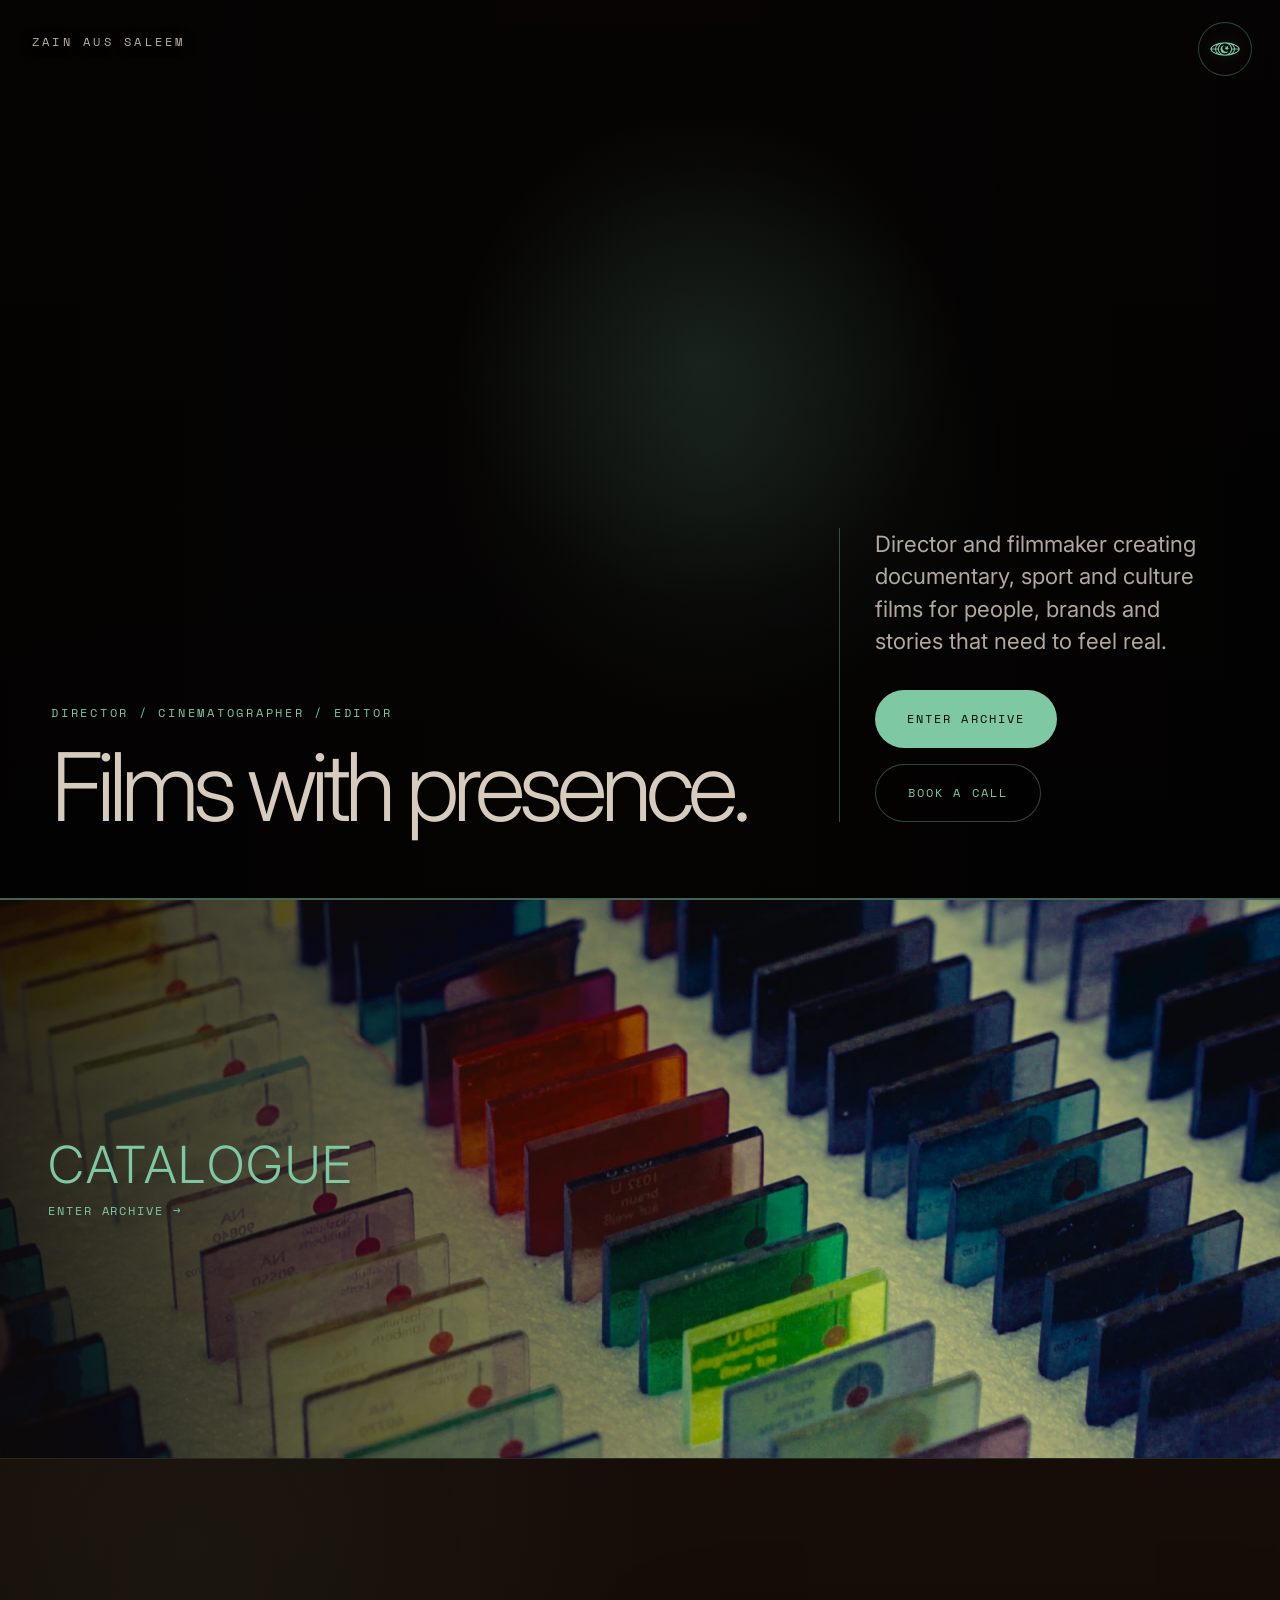
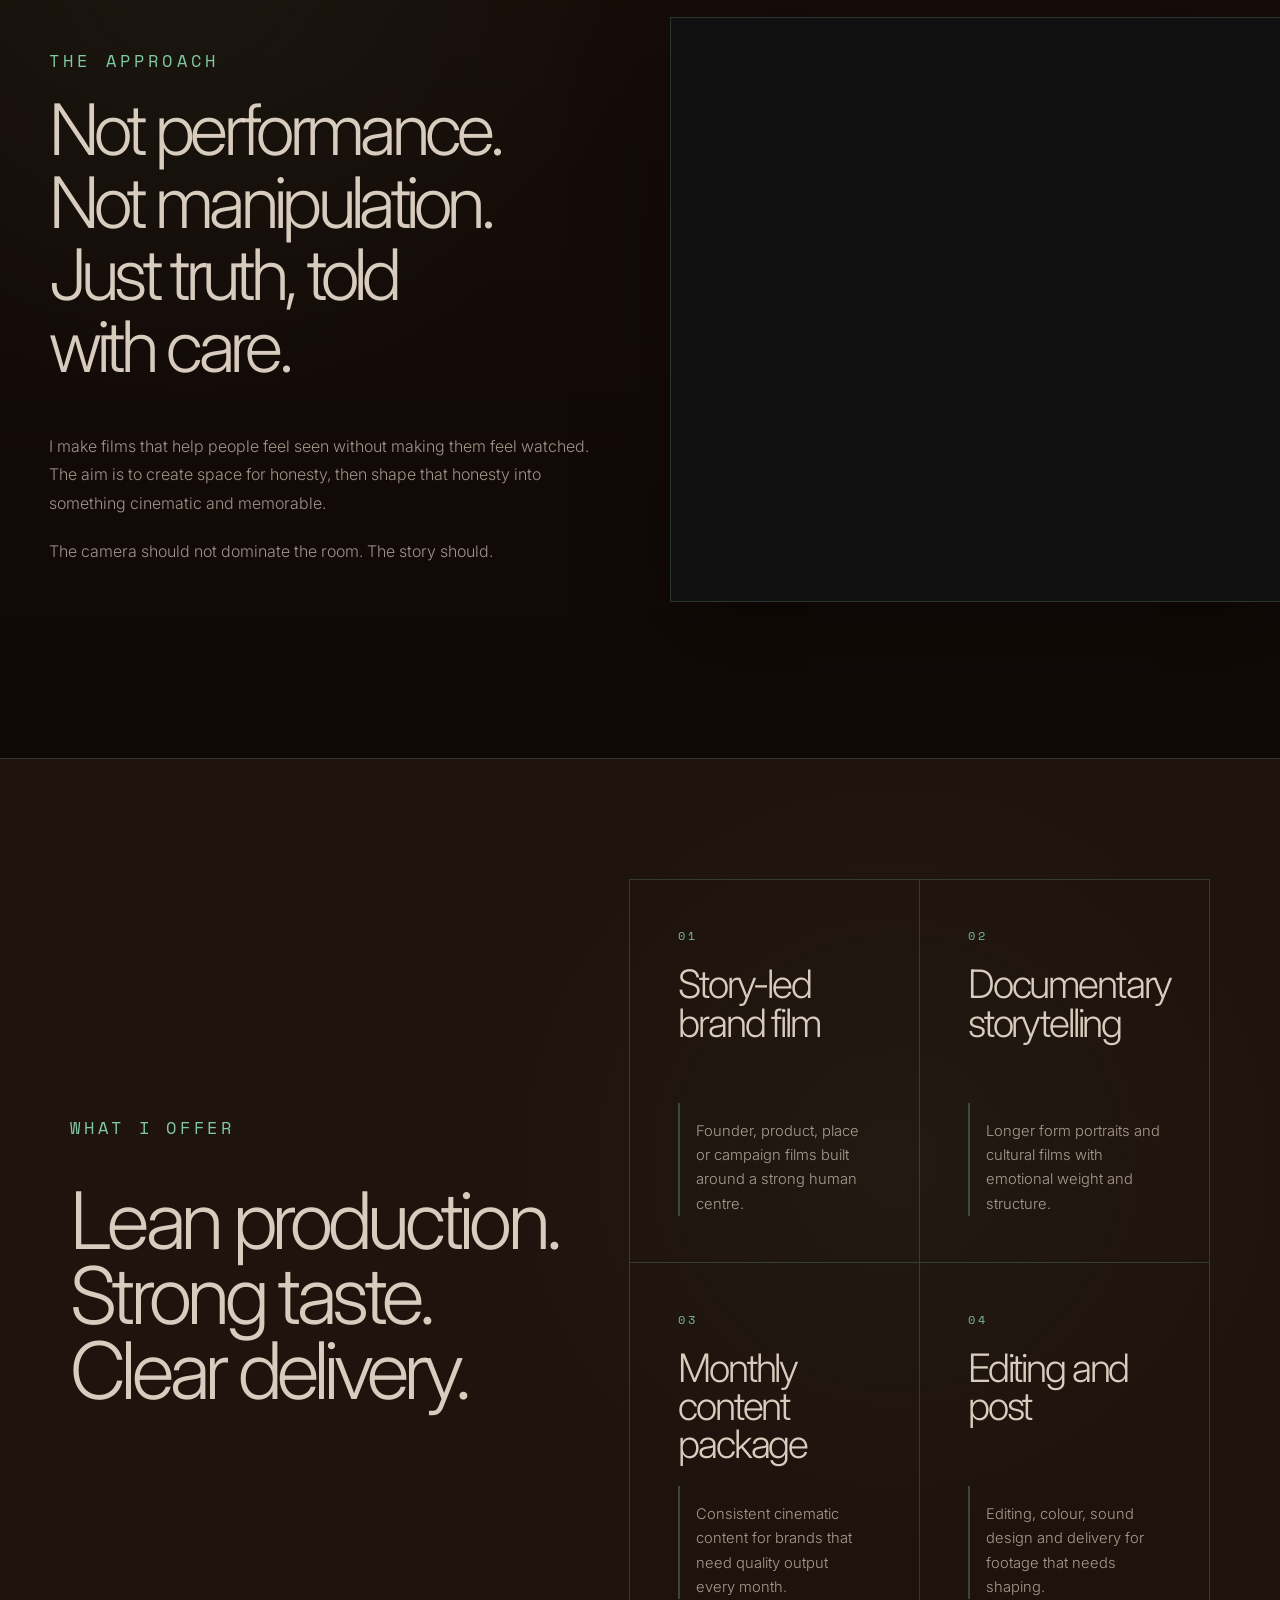
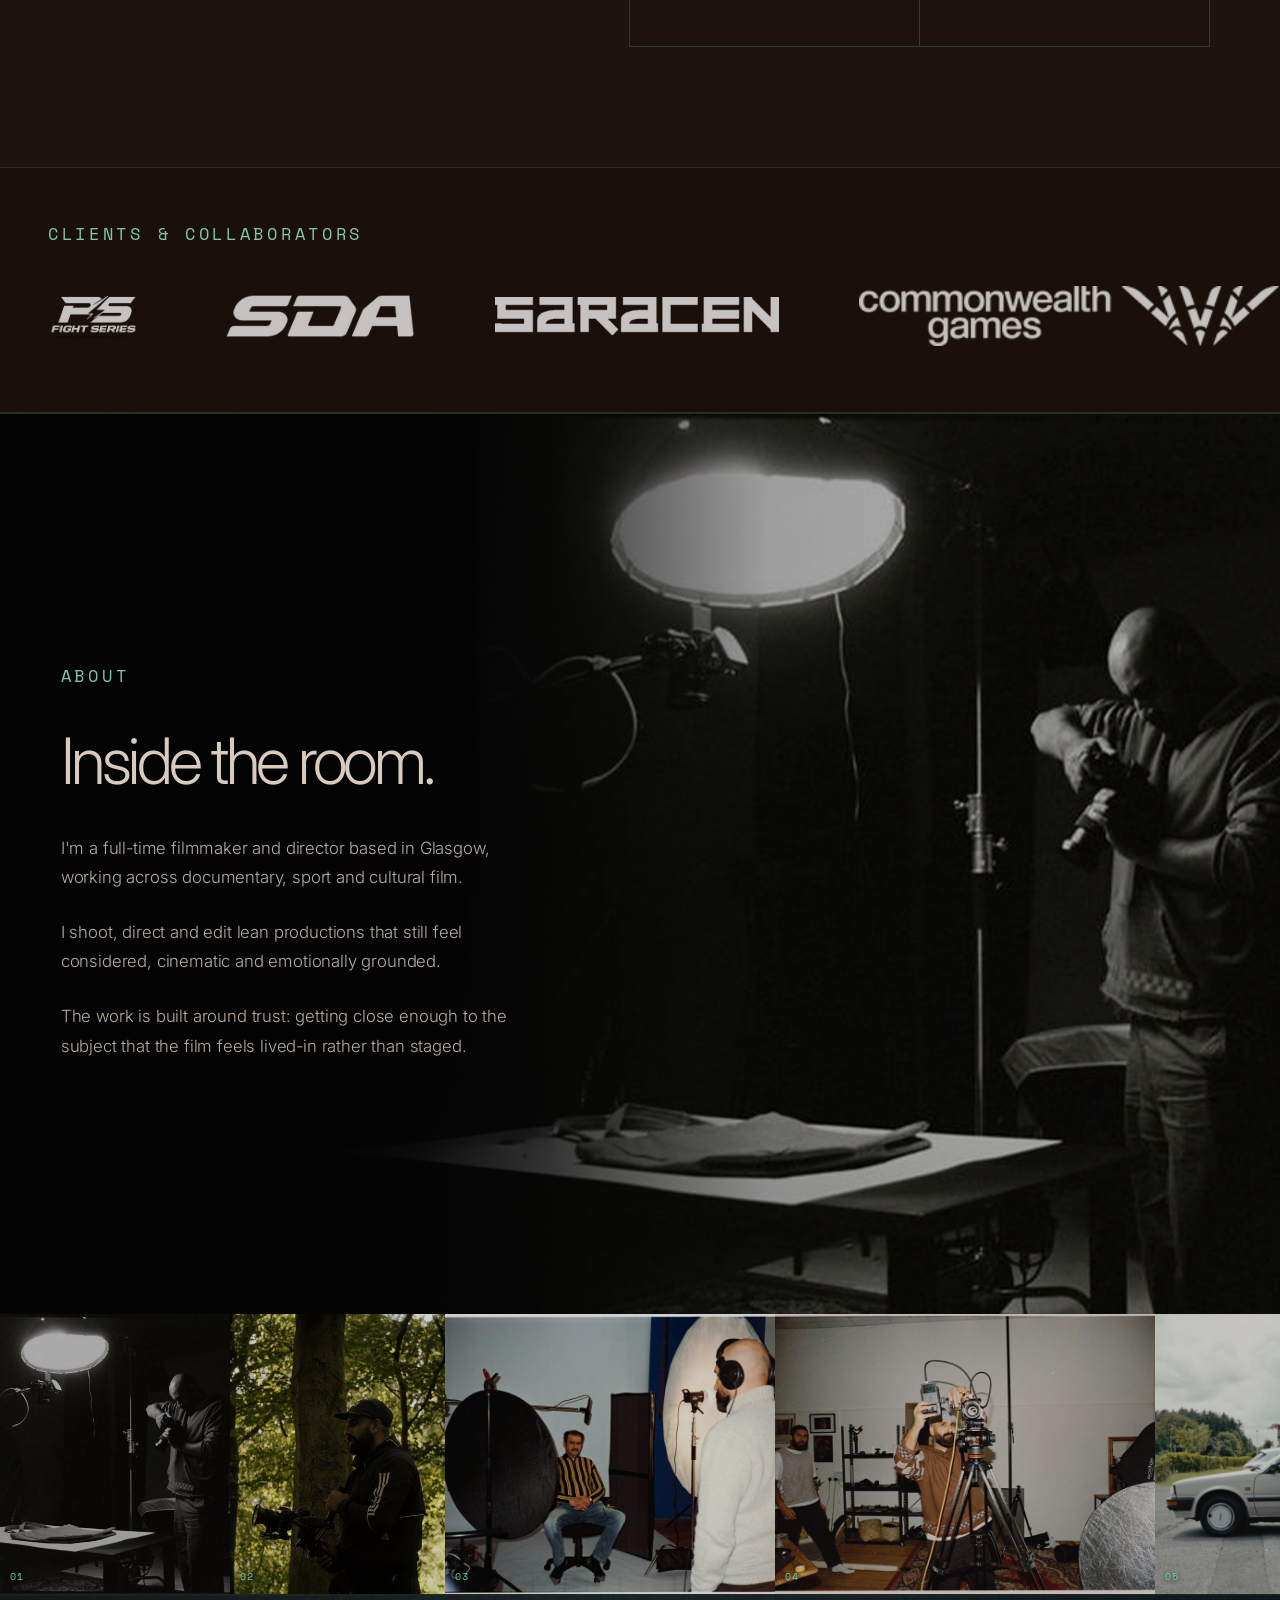
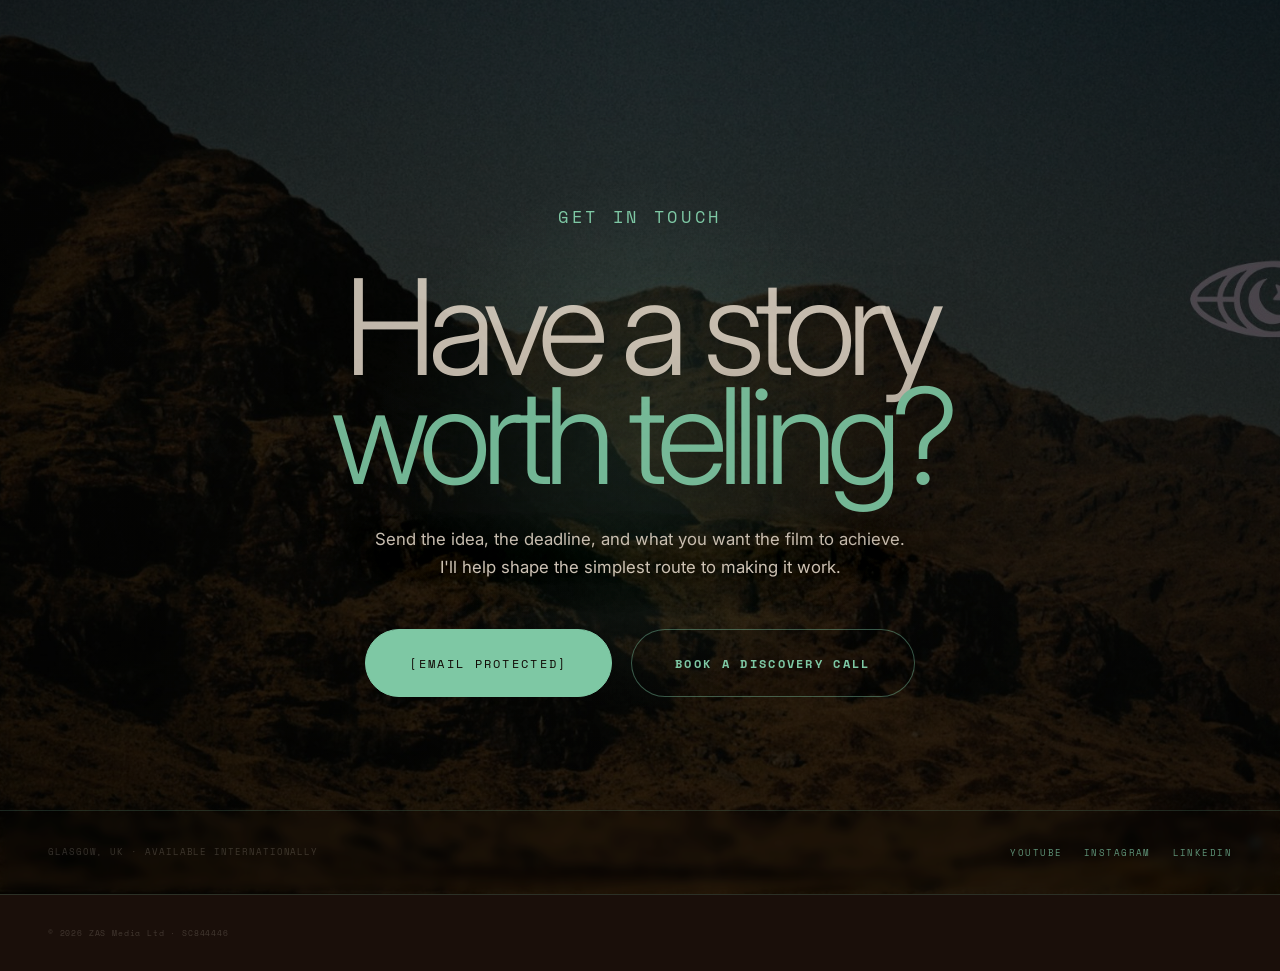
==== index.html @ 5a5b7568 "Rework CATALOGUE into a single full-width banner Replaced the 3-tile grid with one full-bleed image " ====
<!DOCTYPE html>
<html lang="en">
<head>
<meta charset="utf-8"/>
<meta content="width=device-width, initial-scale=1.0" name="viewport"/>
<meta content="same-origin" name="view-transition"/>
<title>Zain Aus Saleem</title>
<link href="/assets/images/f623402d7b66.png" rel="icon"/>
<link href="https://fonts.googleapis.com" rel="preconnect"/>
<link crossorigin="" href="https://fonts.gstatic.com" rel="preconnect"/>
<link href="https://fonts.googleapis.com/css2?family=Inter:wght@300;400;500&amp;family=Space+Mono:wght@400;700&amp;display=swap" rel="stylesheet"/>
<style>
  *, *::before, *::after { box-sizing: border-box; margin: 0; padding: 0; }
  :root {
    --bg: #1A0F0A; --bg-mid: #1F130D;
    --cream: rgba(232,220,205,0.92); --cream-dim: rgba(232,220,205,0.5); --cream-dimmer: rgba(232,220,205,0.2);
    --mint: #7EC8A4; --mint-dim: rgba(126,200,164,0.5); --mint-dimmer: rgba(126,200,164,0.18);
  }
  html { scroll-behavior: smooth; }
  body { background: var(--bg); color: var(--cream); font-family: "Inter", sans-serif; overflow-x: hidden; }

  nav { position: fixed; top: 0; left: 0; right: 0; z-index: 200; display: flex; justify-content: space-between; align-items: flex-start; padding: 1.6rem 2rem; pointer-events: none; }
  nav * { pointer-events: all; }
  .nav-logo { display: block; width: 72px; height: 72px; transition: opacity 0.2s; }
  .nav-logo:hover { opacity: 0.7; }
  .nav-tr { text-align: right; }
  .nav-tr a { display: block; font-family: "Space Mono", monospace; font-size: 0.85rem; letter-spacing: 0.14em; text-transform: uppercase; color: var(--mint); text-decoration: none; transition: opacity 0.2s; line-height: 2.2; }
  .nav-tr a:hover { opacity: 0.6; }

  .hero { position: relative; width: 100%; height: 100vh; overflow: hidden; background: #0d0907; }
  .hero-fallback { position: absolute; inset: 0; width: 100%; height: 100%; object-fit: cover; object-position: center; z-index: 0; }
  .hero-video { position: absolute; inset: 0; width: 100%; height: 100%; object-fit: cover; object-position: center; z-index: 1; }
  .hero-fade { position: absolute; inset: 0; z-index: 2; background: linear-gradient(to bottom, rgba(13,9,7,0.1) 0%, rgba(13,9,7,0.35) 55%, rgba(13,9,7,0.82) 100%); }
  .hero-bl { position: absolute; bottom: 2.5rem; left: 2rem; z-index: 3; font-family: "Space Mono", monospace; font-size: 0.72rem; font-weight: 700; letter-spacing: 0.14em; text-transform: uppercase; color: rgba(232,220,205,0.95); line-height: 2; text-shadow: 0 1px 12px rgba(0,0,0,1); }
  .hero-br { position: absolute; bottom: 2.5rem; right: 2rem; z-index: 3; font-family: "Space Mono", monospace; font-size: 0.72rem; font-weight: 700; letter-spacing: 0.14em; text-transform: uppercase; color: rgba(232,220,205,0.95); text-align: right; line-height: 2; text-shadow: 0 1px 12px rgba(0,0,0,1); }
  .hero-bc { position: absolute; bottom: 2.5rem; left: 50%; transform: translateX(-50%); z-index: 3; font-family: "Space Mono", monospace; font-size: 0.6rem; letter-spacing: 0.22em; color: rgba(232,220,205,0.6); text-shadow: 0 1px 8px rgba(0,0,0,1); }
  .hero-mint-line { position: absolute; bottom: 0; left: 0; right: 0; height: 2px; background: var(--mint-dim); z-index: 3; }

  /* CATALOGUE */
  #work { position: relative; }
  .catalogue-banner { position: relative; display: block; height: clamp(420px, 62vh, 720px); overflow: hidden; text-decoration: none; }
  .catalogue-banner-img { position: absolute; inset: 0; width: 100%; height: 100%; object-fit: cover; object-position: 65% 55%; filter: brightness(1); transition: transform 1s ease, filter 1s ease; }
  .catalogue-banner:hover .catalogue-banner-img { transform: scale(1.02); filter: brightness(1.05); }
  .catalogue-scrim { position: absolute; inset: 0; background: linear-gradient(90deg, rgba(13,9,7,.82), rgba(13,9,7,.35) 40%, transparent 65%); }
  .catalogue-copy { position: absolute; inset: 0; z-index: 2; display: flex; flex-direction: column; justify-content: center; align-items: flex-start; padding: 0 3rem; gap: 0.7rem; }
  .catalogue-heading { font-family: "Inter", sans-serif; font-weight: 300; font-size: clamp(28px, 4vw, 56px); letter-spacing: 0.05em; text-transform: uppercase; color: var(--mint); line-height: 1; margin: 0; }
  .catalogue-enter { font-family: "Space Mono", monospace; font-size: 12px; letter-spacing: 0.16em; text-transform: uppercase; color: var(--mint); display: inline-block; transition: transform 1s ease; }
  .catalogue-banner:hover .catalogue-enter { transform: translateX(4px); }

  /* APPROACH — two col with Ranj right */
  .statement { padding: 9rem 0 9rem 3rem; border-top: 1px solid var(--mint-dimmer); background: var(--bg); display: grid; grid-template-columns: 1fr 1fr; gap: 5rem; align-items: stretch; overflow: hidden; }
  .section-label { font-family: "Space Mono", monospace; font-size: clamp(1.05rem, 1.15vw, 1.18rem); letter-spacing: 0.22em; text-transform: uppercase; color: var(--mint); margin-bottom: 2.8rem; display: block; line-height: 1.2; }
  .statement-text { font-family: "Inter", sans-serif; font-weight: 300; font-size: clamp(1rem, 1.8vw, 1.35rem); line-height: 1.9; color: var(--cream); opacity: 0.85; letter-spacing: -0.01em; }
  .statement-text p + p { margin-top: 1.5rem; }
  .statement-right { position: relative; height: 100%; overflow: hidden; align-self: stretch; min-height: 500px; }
  .statement-right img { width: 100%; height: 100%; object-fit: cover; object-position: center top; filter: brightness(0.7); }
  .statement-right-video { width: 100%; height: 100%; object-fit: cover; object-position: center top; filter: brightness(0.7); display: block; }
  .statement-right-note { position: absolute; bottom: 1rem; right: 1rem; font-family: "Space Mono", monospace; font-size: 0.5rem; letter-spacing: 0.12em; color: var(--mint-dim); text-transform: uppercase; }

  /* SERVICES */
  .services { padding: 8rem 3rem; border-top: 1px solid var(--mint-dimmer); background: var(--bg-mid); }
  .services-grid2 { display: grid; grid-template-columns: 1fr 1fr; margin-top: 4rem; }
  .service-cell {
    padding: 5rem 4rem;
    border-top: 1px solid var(--mint-dimmer);
    cursor: pointer;
    transition: background 0.3s;
  }
  .service-cell:nth-child(odd) { border-right: 1px solid var(--mint-dimmer); }
  .service-cell:nth-child(3), .service-cell:nth-child(4) { border-bottom: 1px solid var(--mint-dimmer); }
  .service-cell:hover { background: rgba(232,220,205,0.02); }
  .service-num { font-family: "Space Mono", monospace; font-size: 0.72rem; letter-spacing: 0.22em; color: var(--mint); display: block; margin-bottom: 1.2rem; }
  .service-header { display: flex; align-items: flex-start; justify-content: space-between; gap: 1rem; }
  .service-name { font-family: "Inter", sans-serif; font-weight: 300; font-size: clamp(3rem, 5vw, 5.5rem); color: var(--cream); letter-spacing: -0.03em; line-height: 0.95; }
  .service-toggle { font-family: "Space Mono", monospace; font-size: 1.6rem; line-height: 1; color: var(--mint); opacity: 0.4; transition: transform 0.35s ease, opacity 0.2s; flex-shrink: 0; margin-top: 0.4rem; }
  .service-cell.open .service-toggle { transform: rotate(45deg); opacity: 1; }
  .service-body { max-height: 0; overflow: hidden; transition: max-height 0.45s ease, opacity 0.4s ease; opacity: 0; }
  .service-cell.open .service-body { max-height: 400px; opacity: 1; }
  .service-body-inner { padding-top: 2.5rem; }
  .service-desc { font-family: "Inter", sans-serif; font-weight: 300; font-size: 0.9rem; line-height: 1.9; color: var(--cream); opacity: 0.52; margin-bottom: 1.5rem; max-width: 46ch; }
  .service-tags { display: flex; flex-wrap: wrap; gap: 1.4rem; }
  .service-tag { font-family: "Space Mono", monospace; font-size: 0.65rem; letter-spacing: 0.14em; text-transform: uppercase; color: var(--mint); opacity: 0.55; }

  /* CLIENTS — scrolling marquee on desktop, static grid on mobile */
  .clients-section { padding: 3.5rem 3rem; border-top: 1px solid var(--mint-dimmer); border-bottom: 1px solid var(--mint-dimmer); background: var(--bg); overflow: hidden; }
  @keyframes logo-scroll { from { transform: translateX(0); } to { transform: translateX(-50%); } }
  .logo-track { display: flex; align-items: center; gap: 5rem; animation: logo-scroll 38s linear infinite; width: max-content; }
  .clients-section:hover .logo-track { animation-play-state: paused; }
  .marquee-item { flex-shrink: 0; display: flex; align-items: center; justify-content: center; }
  .marquee-item img { height: 44px; width: auto; display: block; opacity: 0.75; transition: opacity 0.3s; }
  .marquee-item:hover img { opacity: 1; }
  .clients-grid { display: none; }
  .logo-item { flex-shrink: 0; width: 128px; height: 46px; display: flex; align-items: center; justify-content: center; }
  .logo-item.logo-wide { width: 310px; }
  .logo-item img { max-width: 100%; max-height: 100%; width: auto; height: auto; object-fit: contain; display: block; opacity: 0.75; transition: opacity 0.3s; }
  .logo-item:hover img { opacity: 1; }
  @media (max-width: 900px) {
    .logo-track { display: none; }
    .clients-grid { display: flex; flex-wrap: wrap; align-items: center; justify-content: center; gap: 1.8rem 2.4rem; }
  }

  /* ABOUT */
  #about { padding: 0 0 7rem; border-top: 1px solid var(--mint-dimmer); background: var(--bg-mid); overflow: hidden; }
  .about-top { position: relative; overflow: hidden; height: 92vh; min-height: 640px; margin-bottom: 0; display: flex; align-items: flex-start; }
  .about-top-bg { position: absolute; inset: 0; width: 100%; height: 100%; object-fit: cover; object-position: 78% 35%; filter: brightness(0.55); }
  .about-top-fade { position: absolute; inset: 0; background: linear-gradient(100deg, rgba(13,9,7,0.92) 0%, rgba(13,9,7,0.65) 38%, rgba(13,9,7,0.15) 65%, rgba(13,9,7,0) 85%); }
  .about-left { position: relative; z-index: 2; padding: 4.5rem 3rem 4rem 3rem; max-width: 610px; }
  .about-body { font-family: "Inter", sans-serif; font-weight: 300; font-size: clamp(1rem, 1.55vw, 1.24rem); line-height: 1.9; color: var(--cream); opacity: 0.9; letter-spacing: -0.01em; max-width: 34ch; margin-top: .6rem; }
  .about-body p + p { margin-top: 1.85rem; }

  /* BTS FILMSTRIP */
  .bts-strip-wrap { border-top: none; padding-top: 0; padding-left: 0; padding-right: 0; }
  .bts-strip { overflow: hidden; width: 100%; }
  .bts-track { display: flex; align-items: stretch; gap: 0; width: max-content; animation: bts-scroll 40s linear infinite; }
  .bts-strip:hover .bts-track { animation-play-state: paused; }
  @keyframes bts-scroll { from { transform: translateX(0); } to { transform: translateX(-50%); } }
  .bts-item { flex-shrink: 0; display: flex; flex-direction: column; gap: 0; position: relative; }
  .bts-item img { display: block; height: 280px; width: auto; object-fit: cover; filter: brightness(0.82) saturate(0.95); transition: filter 0.3s; }
  .bts-item:hover img { filter: brightness(1); }
  .bts-num { position: absolute; bottom: 0.6rem; left: 0.6rem; font-family: "Space Mono", monospace; font-size: 0.62rem; letter-spacing: 0.18em; color: var(--mint); text-shadow: 0 1px 4px rgba(0,0,0,0.8); }
  .bts-track .bts-item:nth-child(1) img, .bts-track .bts-item:nth-child(9) img { width: 230px; }
  .bts-track .bts-item:nth-child(2) img, .bts-track .bts-item:nth-child(10) img { width: 215px; }
  .bts-track .bts-item:nth-child(3) img, .bts-track .bts-item:nth-child(11) img { width: 330px; }
  .bts-track .bts-item:nth-child(4) img, .bts-track .bts-item:nth-child(12) img { width: 380px; }
  .bts-track .bts-item:nth-child(5) img, .bts-track .bts-item:nth-child(13) img { width: 330px; }
  .bts-track .bts-item:nth-child(6) img, .bts-track .bts-item:nth-child(14) img { width: 280px; }
  .bts-track .bts-item:nth-child(7) img, .bts-track .bts-item:nth-child(15) img { width: 280px; }
  .bts-track .bts-item:nth-child(8) img, .bts-track .bts-item:nth-child(16) img { width: 200px; }
  .bts-tagline { font-family: "Inter", sans-serif; font-weight: 300; font-size: clamp(2.8rem, 7vw, 5.5rem); line-height: 1; letter-spacing: -0.03em; color: var(--cream); margin-top: 3rem; opacity: 0.92; }
  .bts-tagline span { color: var(--mint); }
  @media (max-width: 700px) { .bts-item img { height: 150px; } }

  /* CONTACT */
  #contact { position: relative; overflow: hidden; border-top: 1px solid var(--mint-dimmer); }
  .contact-bg { position: absolute; inset: 0; width: 100%; height: 100%; object-fit: cover; object-position: center; z-index: 0; }
  .contact-overlay { position: absolute; inset: 0; z-index: 1; background: linear-gradient(to bottom, rgba(26,15,10,0.65) 0%, rgba(26,15,10,0.85) 100%); }
  .contact-inner { position: relative; z-index: 2; padding: 7rem 3rem 5rem; display: grid; grid-template-columns: 1fr 1fr; gap: 6rem; align-items: start; }
  .contact-heading { font-family: "Inter", sans-serif; font-weight: 300; font-size: clamp(3.5rem, 9vw, 8rem); line-height: 0.95; color: var(--cream); opacity: 0.9; margin-bottom: 2.5rem; letter-spacing: -0.02em; text-shadow: 0 2px 20px rgba(0,0,0,0.4); }
  .contact-heading .mint { color: var(--mint); opacity: 1; }
  .contact-email { font-family: "Space Mono", monospace; font-size: 0.85rem; color: var(--mint); text-decoration: none; letter-spacing: 0.05em; border-bottom: 1px solid var(--mint-dim); padding-bottom: 3px; transition: opacity 0.2s; display: inline-block; }
  .contact-email:hover { opacity: 0.6; }
  .calendar-label { font-family: "Space Mono", monospace; font-size: clamp(1.05rem, 1.25vw, 1.2rem); letter-spacing: 0.22em; text-transform: uppercase; color: var(--mint); margin-bottom: 1.7rem; display: block; line-height: 1.25; }
  .calendar-desc { font-family: "Inter", sans-serif; font-weight: 300; font-size: clamp(1.12rem, 1.35vw, 1.28rem); line-height: 1.8; color: var(--cream); opacity: 0.68; margin-bottom: 3.2rem; max-width: 40ch; }
  .book-btn { display: inline-flex; align-items: center; justify-content: center; min-width: min(380px, 100%); min-height: 88px; font-family: "Space Mono", monospace; font-size: clamp(0.86rem, 1vw, 0.98rem); font-weight: 700; letter-spacing: 0.16em; text-transform: uppercase; color: var(--bg); background: var(--mint); text-decoration: none; padding: 1.4rem 3.2rem; border-radius: 3px; transition: opacity 0.2s, transform 0.2s, box-shadow 0.2s; }
  .book-btn:hover { opacity: 0.9; transform: translateY(-2px); box-shadow: 0 0 32px rgba(126,200,164,0.18); }
  .contact-bottom { position: relative; z-index: 2; display: flex; justify-content: space-between; align-items: center; padding: 2rem 3rem; border-top: 1px solid var(--mint-dimmer); background: rgba(26,15,10,0.5); }
  .contact-sub { font-family: "Space Mono", monospace; font-size: 0.58rem; color: var(--cream-dimmer); line-height: 2; letter-spacing: 0.1em; text-transform: uppercase; }

  footer { position: relative; z-index: 2; padding: 2rem 3rem; border-top: 1px solid var(--mint-dimmer); background: var(--bg); display: flex; justify-content: space-between; align-items: center; }
  footer span { font-family: "Space Mono", monospace; font-size: 0.52rem; color: var(--cream-dimmer); letter-spacing: 0.1em; }
  footer .foot-links { display: flex; gap: 2rem; }
  footer .foot-links a { font-family: "Space Mono", monospace; font-size: 0.52rem; color: var(--cream-dimmer); text-decoration: none; letter-spacing: 0.12em; text-transform: uppercase; transition: color 0.2s; }
  footer .foot-links a:hover { color: var(--mint); }

  .fade-in { opacity: 1; transform: translateY(0); transition: opacity 0.7s ease, transform 0.7s ease; }
  .fade-in.hidden { opacity: 0; transform: translateY(28px); }

  @media (max-width: 900px) {
    .catalogue-banner { height: clamp(320px, 55vh, 560px); }
    .catalogue-copy { padding: 0 1.5rem; }
    .book-btn { min-height: 76px; min-width: min(340px, 100%); }
    .statement { grid-template-columns: 1fr; padding: 4rem 1.5rem 3rem; gap: 2.5rem; }
    #about { padding: 0 0 3rem; }
    .statement-right { min-height: 55vw; }
    .about-top { min-height: 70vw; }
    .about-top-fade { background: linear-gradient(180deg, rgba(13,9,7,0.88) 0%, rgba(13,9,7,0.55) 45%, rgba(13,9,7,0.9) 100%); }
    .about-left { padding: 3rem 1.5rem; max-width: none; }
    .services { padding: 5rem 1.5rem; }
    .services-grid { grid-template-columns: 1fr; }
    .services-grid2 { grid-template-columns: minmax(0, 1fr); }
    .service-cell { padding: 3rem 0; min-width: 0; }
    .service-name { font-size: clamp(2.1rem, 9vw, 3.4rem); overflow-wrap: break-word; }
    .service-cell:nth-child(odd) { border-right: none; }
    .service-cell:nth-child(3), .service-cell:nth-child(4) { border-bottom: none; }
    .service-cell:not(:last-child) { border-bottom: 1px solid var(--mint-dimmer); }
    .clients-section { padding: 3rem 1.5rem; }
    .clients-grid { justify-content: center; gap: 1.4rem 1.6rem; }
    .logo-item { width: 108px; height: 40px; }
    .logo-item.logo-wide { width: 232px; }
    .contact-inner { grid-template-columns: 1fr; gap: 3rem; padding: 5rem 1.5rem 3rem; }
    footer { flex-direction: column; gap: 1rem; }
  }
  @media (max-width: 600px) {
    .hero-bl { left: 1.2rem; right: 1.2rem; bottom: 5rem; text-align: left; }
    .hero-br { left: 1.2rem; right: 1.2rem; bottom: 2.2rem; text-align: left; }
    .hero-bc { display: none; }
  }
  @media (prefers-reduced-motion: reduce) {
    .catalogue-banner-img, .catalogue-enter, .bts-track, .logo-track, .fade-in { transition: none !important; animation: none !important; }
  }
  ::view-transition-group(sport-expand) {
    animation-duration: 0.55s;
    animation-timing-function: cubic-bezier(0.25,0.46,0.45,0.94);
  }
  ::view-transition-old(sport-expand),
  ::view-transition-new(sport-expand) {
    animation-duration: 0.55s;
  }


  /* Unified site navigation */
  .site-nav{
    display:grid !important;
    grid-template-columns:1fr auto 1fr !important;
    align-items:center !important;
    gap:1.5rem !important;
    padding:1.35rem 3rem !important;
    border-bottom:1px solid var(--mint-rule, rgba(126,200,164,.25)) !important;
    background:var(--bg, #1A0F0A) !important;
    position:relative;
    z-index:200;
  }
  .site-nav-left,.site-nav-right{display:flex;align-items:center;gap:2rem;min-width:0;}
  .site-nav-right{justify-content:flex-end;}
  .site-nav a{font-family:var(--mono, "Space Mono", monospace) !important;font-size:.68rem !important;letter-spacing:.16em !important;text-transform:uppercase !important;text-decoration:none !important;color:var(--cream-dim, rgba(232,221,208,.55)) !important;transition:color .2s ease, opacity .2s ease;}
  .site-nav a:hover,.site-nav a.active{color:var(--mint, #7EC8A4) !important;opacity:1;}
  .site-nav-logo{display:flex !important;align-items:center !important;justify-content:center !important;width:42px !important;height:42px !important;justify-self:center !important;}
  .site-nav-logo img{width:42px !important;height:42px !important;display:block !important;object-fit:contain !important;}
  @media(max-width:720px){
    .site-nav{grid-template-columns:1fr auto !important;padding:1.1rem 1.2rem !important;gap:1rem !important;}
    .site-nav-logo{grid-column:2;grid-row:1;}
    .site-nav-right{grid-column:1/3;grid-row:2;justify-content:flex-start;flex-wrap:wrap;gap:1rem 1.4rem;}
    .site-nav-left{grid-column:1;grid-row:1;}
  }



  /* Homepage right-side reveal navigation */
  .home-nav{
    position:fixed; top:0; right:0; left:auto; z-index:300;
    padding:1.35rem 1.7rem; pointer-events:none;
    display:block; width:auto; background:transparent; border:0;
  }
  .home-nav *{pointer-events:auto;}
  .home-nav-panel{
    display:flex; flex-direction:column; align-items:center; gap:.95rem;
    min-width:142px; text-align:center;
  }
  .home-nav-logo{display:flex; align-items:center; justify-content:center; width:64px; height:64px; transition:opacity .25s ease, transform .25s ease;}
  .home-nav-logo img{width:64px; height:64px; display:block; object-fit:contain;}
  .home-nav-menu{display:flex; flex-direction:column; align-items:center; gap:.72rem; transition:opacity .45s ease, transform .45s ease, max-height .45s ease; max-height:220px; overflow:hidden;}
  .home-nav-menu a{
    font-family:"Space Mono", monospace; font-size:.82rem; letter-spacing:.28em; text-transform:uppercase;
    color:var(--mint); text-decoration:none; line-height:1.35; transition:opacity .2s ease, color .2s ease;
  }
  .home-nav-menu a:hover{opacity:.62;}
  .home-nav-social{display:flex; align-items:center; justify-content:center; gap:1rem; transition:opacity .45s ease, transform .45s ease, max-height .45s ease; max-height:60px; overflow:hidden;}
  .home-nav-social a{display:flex; width:18px; height:18px; align-items:center; justify-content:center; opacity:.82; transition:opacity .2s ease, transform .2s ease;}
  .home-nav-social a:hover{opacity:1; transform:translateY(-2px);}
  .home-nav-social svg{width:18px; height:18px; fill:var(--mint); display:block;}
  .home-nav.nav-compact .home-nav-menu,
  .home-nav.nav-compact .home-nav-social{
    opacity:0; transform:translateY(-8px); max-height:0; pointer-events:none;
  }
  .home-nav.nav-compact:hover .home-nav-menu,
  .home-nav.nav-compact:focus-within .home-nav-menu,
  .home-nav.nav-compact:hover .home-nav-social,
  .home-nav.nav-compact:focus-within .home-nav-social{
    opacity:1; transform:translateY(0); max-height:220px; pointer-events:auto;
  }
  .home-nav.nav-compact:hover .home-nav-social,
  .home-nav.nav-compact:focus-within .home-nav-social{max-height:60px;}
  .home-nav.nav-compact .home-nav-logo{transform:scale(.86);}

  @media (max-width:700px){
    .home-nav{padding:1rem 1rem;}
    .home-nav-panel{min-width:112px; gap:.7rem;}
    .home-nav-logo,.home-nav-logo img{width:48px; height:48px;}
    .home-nav-menu a{font-size:.68rem; letter-spacing:.2em;}
  }


  .footer-social{display:flex;align-items:center;justify-content:flex-end;gap:1.15rem;}
  .footer-social a{display:inline-flex;align-items:center;justify-content:center;width:24px;height:24px;color:var(--mint,#7EC8A4);opacity:.72;text-decoration:none;transition:opacity .25s ease,transform .25s ease,filter .25s ease;}
  .footer-social a:hover{opacity:1;transform:translateY(-2px);filter:drop-shadow(0 0 10px rgba(126,200,164,.28));}
  .footer-social svg{width:22px;height:22px;display:block;fill:currentColor;}

/* ================= CLEAN FINAL DESIGN PATCH ================= */

/* Floating nav */
.home-nav{
  position:fixed;
  top:1.35rem;
  right:1.35rem;
  left:auto;
  z-index:500;
  padding:0;
  width:auto;
  background:transparent;
  border:0;
  pointer-events:none;
}
.home-nav *{pointer-events:auto;}
.home-nav-panel{
  position:relative;
  display:flex;
  flex-direction:column;
  align-items:flex-end;
  gap:0;
  min-width:0;
  text-align:right;
}
.home-nav-logo{
  display:flex;
  align-items:center;
  justify-content:center;
  width:58px;
  height:58px;
  border:1px solid rgba(126,200,164,.42);
  border-radius:999px;
  background:rgba(0,0,0,.25);
  backdrop-filter:blur(8px);
  overflow:hidden;
}
.home-nav-logo img{
  width:34px;
  height:34px;
  object-fit:contain;
}
.home-nav-menu{
  position:absolute;
  top:72px;
  right:0;
  width:250px;
  padding:1.65rem 1.8rem;
  display:flex;
  flex-direction:column;
  align-items:flex-end;
  gap:1.25rem;
  text-align:right;
  border:1px solid rgba(126,200,164,.38);
  background:rgba(10,6,4,.94);
  backdrop-filter:blur(18px);
  opacity:0;
  visibility:hidden;
  transform:translateY(-8px);
  transition:opacity .25s ease, transform .25s ease, visibility .25s ease;
}
.home-nav:hover .home-nav-menu,
.home-nav:focus-within .home-nav-menu{
  opacity:1;
  visibility:visible;
  transform:translateY(0);
}
.home-nav-menu a{
  font-family:"Space Mono",monospace;
  font-size:.82rem;
  letter-spacing:.28em;
  text-transform:uppercase;
  color:var(--mint);
  text-decoration:none;
  white-space:nowrap;
}
.home-nav-social{display:none !important;}

/* Hero */
.hero{
  height:100vh;
  background:#090605;
}
.hero-video{
  filter:brightness(.54) saturate(.9) contrast(1.02);
}
.hero-fade{
  background:
    radial-gradient(circle at 56% 50%,rgba(126,200,164,.08),transparent 34%),
    linear-gradient(to bottom,rgba(0,0,0,.18),rgba(0,0,0,.46)),
    linear-gradient(90deg,rgba(0,0,0,.40),rgba(0,0,0,.10),rgba(0,0,0,.46));
}
.hero-name{
  position:absolute;
  top:2rem;
  left:2rem;
  z-index:4;
  font-family:"Space Mono",monospace;
  font-size:.78rem;
  letter-spacing:.26em;
  text-transform:uppercase;
  color:rgba(232,220,205,.80);
  white-space:nowrap;
  text-shadow:0 1px 12px rgba(0,0,0,.75);
}
.hero-content{
  position:absolute;
  inset:0;
  z-index:3;
  display:grid;
  grid-template-columns:minmax(0,1.8fr) minmax(390px,.9fr);
  align-items:end;
  gap:5vw;
  padding:0 3.2rem 4.5rem;
}
.hero-kicker{
  display:block;
  font-family:"Space Mono",monospace;
  font-size:.78rem;
  letter-spacing:.22em;
  text-transform:uppercase;
  color:var(--mint);
  margin-bottom:1.4rem;
}
.hero-title{
  font-size:clamp(4.6rem,7.4vw,8.4rem);
  font-weight:300;
  line-height:.88;
  letter-spacing:-.065em;
  color:var(--cream);
  white-space:nowrap;
}
.hero-right{
  border-left:1px solid rgba(126,200,164,.36);
  padding-left:2.2rem;
  margin-bottom:.4rem;
}
.hero-right p{
  font-size:clamp(1.25rem,1.75vw,2.15rem);
  line-height:1.45;
  color:rgba(232,220,205,.76);
  max-width:560px;
  margin-bottom:2rem;
}
.hero-actions{
  display:flex;
  gap:1rem;
  flex-wrap:wrap;
}
.hero-btn{
  display:inline-flex;
  align-items:center;
  justify-content:center;
  min-height:58px;
  padding:0 2rem;
  border-radius:999px;
  font-family:"Space Mono",monospace;
  font-size:.72rem;
  letter-spacing:.18em;
  text-transform:uppercase;
  text-decoration:none;
}
.hero-btn-fill{
  background:var(--mint);
  color:#100905;
}
.hero-btn-outline{
  color:var(--mint);
  border:1px solid rgba(126,200,164,.35);
  background:rgba(0,0,0,.12);
}
.hero-bl,.hero-bc,.hero-br{display:none !important;}

/* Services */
.services{
  min-height:100vh;
  padding:7rem 2rem;
  display:grid;
  grid-template-columns:49% 51%;
  align-items:center;
  gap:3rem;
  background:
    radial-gradient(circle at 70% 40%,rgba(126,200,164,.05),transparent 36%),
    var(--bg-mid);
}
.services-title{
  font-weight:300;
  font-size:clamp(4.2rem,7vw,8.6rem);
  line-height:.92;
  letter-spacing:-.06em;
  color:var(--cream);
}
.services-grid2{
  display:grid !important;
  grid-template-columns:1fr 1fr;
  margin-top:0 !important;
  border-top:1px solid rgba(126,200,164,.22);
  border-left:1px solid rgba(126,200,164,.22);
}
.service-cell{
  min-height:310px;
  padding:2rem !important;
  border:0 !important;
  border-right:1px solid rgba(126,200,164,.22) !important;
  border-bottom:1px solid rgba(126,200,164,.22) !important;
  display:flex;
  flex-direction:column;
  justify-content:center;
  background:rgba(0,0,0,.05);
}
.service-cell:hover{background:rgba(126,200,164,.035);}
.service-name{
  font-size:clamp(2.2rem,3.2vw,4rem) !important;
  line-height:.96 !important;
  margin:3.5rem 0 1.8rem;
  font-weight:300;
}
.service-desc{
  font-size:clamp(.94rem,1vw,1.05rem) !important;
  line-height:1.65 !important;
  opacity:.58 !important;
  max-width:34ch !important;
  margin:0 !important;
}
.service-toggle,.service-header,.service-body,.service-tags{display:none !important;}

/* About */
#about{
  padding:0 !important;
  background:#050403 !important;
  border-top:1px solid rgba(126,200,164,.22);
}
#about .about-top{
  min-height:100vh !important;
  height:auto !important;
  margin:0 !important;
  display:flex;
  align-items:center !important;
  background-image:
    linear-gradient(90deg,rgba(4,4,4,.98) 0%,rgba(4,4,4,.94) 30%,rgba(4,4,4,.72) 43%,rgba(4,4,4,.24) 60%,rgba(4,4,4,.08) 100%),
    url("assets/images/about me image inside the room.png");
  background-size:cover;
  background-position:center center;
  background-repeat:no-repeat;
}
.about-top-bg,.about-top-fade{display:none !important;}
.about-left{
  padding:0 0 0 3.8rem !important;
  width:min(43%,720px);
  max-width:720px !important;
}
.about-title{
  font-weight:300;
  font-size:clamp(3.7rem,5vw,5.5rem);
  line-height:.95;
  letter-spacing:-.055em;
  margin:1rem 0 2.6rem;
  color:var(--cream);
}
.about-body{
  max-width:640px !important;
  font-size:clamp(1.05rem,1.15vw,1.32rem) !important;
  line-height:1.75 !important;
  color:rgba(232,220,205,.78) !important;
  opacity:1 !important;
}
.about-body p + p{margin-top:1.6rem !important;}

/* Contact */
#contact{
  min-height:100vh;
  display:flex;
  align-items:center;
  justify-content:center;
  background:#050403;
}
.contact-bg{
  filter:brightness(.60) saturate(.95) contrast(1.05);
}
.contact-overlay{
  background:
    radial-gradient(circle at 50% 50%,rgba(126,200,164,.14),transparent 34%),
    linear-gradient(to bottom,rgba(0,0,0,.22) 0%,rgba(0,0,0,.18) 48%,rgba(0,0,0,.36) 100%),
    linear-gradient(90deg,rgba(0,0,0,.30) 0%,rgba(0,0,0,.10) 50%,rgba(0,0,0,.30) 100%) !important;
}
.contact-inner{
  z-index:2;
  width:min(1350px,92vw);
  margin:0 auto;
  padding:8rem 2rem 7rem !important;
  display:flex !important;
  flex-direction:column;
  align-items:center;
  justify-content:center;
  text-align:center;
  gap:0 !important;
}
.contact-heading{
  font-size:clamp(5rem,10.4vw,12rem) !important;
  line-height:.82 !important;
  letter-spacing:-.07em !important;
  margin:0 0 2.2rem !important;
  text-shadow:0 18px 70px rgba(0,0,0,.72);
}
.contact-copy{
  display:block !important;
  font-size:clamp(1.05rem,1.25vw,1.45rem);
  line-height:1.65;
  color:rgba(232,220,205,.88);
  max-width:820px;
  margin:0 auto 3rem;
  text-shadow:0 8px 34px rgba(0,0,0,.82);
}
.contact-actions{
  display:flex;
  gap:1.2rem;
  align-items:center;
  justify-content:center;
  flex-wrap:wrap;
}
.contact-email{
  border:1px solid var(--mint) !important;
  background:var(--mint);
  color:#100905 !important;
  border-radius:999px;
  min-height:68px;
  padding:0 2.7rem;
  font-size:.72rem;
  letter-spacing:.2em;
  text-transform:uppercase;
  display:inline-flex !important;
  align-items:center;
  justify-content:center;
}
.book-btn{
  border:1px solid rgba(126,200,164,.42) !important;
  background:rgba(0,0,0,.14) !important;
  color:var(--mint) !important;
  border-radius:999px !important;
  min-height:68px !important;
  min-width:auto !important;
  padding:0 2.7rem !important;
  font-size:.72rem !important;
  letter-spacing:.2em !important;
  text-transform:uppercase;
}
.contact-bottom{
  position:absolute !important;
  left:0;
  right:0;
  bottom:0;
  background:rgba(0,0,0,.14) !important;
  backdrop-filter:blur(5px);
}
.footer-social{
  display:flex;
  align-items:center;
  justify-content:flex-end;
  gap:1.35rem;
}
.footer-social a{
  width:auto !important;
  height:auto !important;
  font-size:.56rem;
  letter-spacing:.16em;
  font-family:"Space Mono",monospace;
  color:var(--mint);
  text-transform:uppercase;
  text-decoration:none;
}
.footer-social svg{display:none !important;}

@media(max-width:900px){
  .hero-content{grid-template-columns:1fr;padding:0 1.4rem 6rem;gap:2rem;}
  .hero-title{white-space:normal;font-size:clamp(3.6rem,16vw,6.5rem);}
  .hero-right{border-left:0;padding-left:0;}
  .hero-name{top:1.4rem;left:1.4rem;font-size:.64rem;}
  .services{grid-template-columns:1fr;padding:5rem 1.4rem;}
  .services-grid2{grid-template-columns:1fr;}
  #about .about-top{background-position:58% center;}
  .about-left{width:100%;padding:6rem 1.4rem !important;background:linear-gradient(90deg,rgba(4,4,4,.92),rgba(4,4,4,.62),transparent);}
  .contact-heading{font-size:clamp(3.6rem,17vw,6.8rem) !important;}
  #contact{flex-direction:column;}
  .contact-bottom{position:relative !important;flex-direction:column;align-items:flex-start;width:100%;}
}


/* ===== APPROACH FINAL MATCH ===== */
.statement.reveal{
  position:relative !important;
  width:100% !important;
  min-height:100vh !important;
  padding:5.7rem 3.05rem 5.6rem !important;
  border-top:1px solid rgba(126,200,164,.18) !important;
  background:
    radial-gradient(circle at 15% 10%,rgba(126,200,164,.05),transparent 34%),
    linear-gradient(180deg,#170d08 0%,#100906 100%) !important;
  display:grid !important;
  grid-template-columns:47.5% 52.5% !important;
  gap:3.75rem !important;
  align-items:center !important;
  overflow:hidden !important;
}

.statement.reveal .statement-copy{
  width:100% !important;
  max-width:760px !important;
  padding:0 !important;
  margin:0 !important;
  align-self:center !important;
}

.statement.reveal .eyebrow,
.statement.reveal .section-label{
  display:block !important;
  font-family:"Space Mono",monospace !important;
  font-size:clamp(1.05rem,1.15vw,1.18rem) !important;
  line-height:1 !important;
  letter-spacing:.25em !important;
  text-transform:uppercase !important;
  color:var(--mint) !important;
  margin:0 0 1.45rem !important;
}

.statement.reveal h2{
  display:block !important;
  font-family:"Inter",sans-serif !important;
  font-weight:300 !important;
  font-size:clamp(4.15rem,5.55vw,6.55rem) !important;
  line-height:1.02 !important;
  letter-spacing:-.066em !important;
  color:var(--cream) !important;
  max-width:720px !important;
  width:720px !important;
  margin:0 0 3.05rem !important;
  padding:0 !important;
}

.statement.reveal p{
  display:block !important;
  font-family:"Inter",sans-serif !important;
  font-weight:300 !important;
  font-size:clamp(1rem,1.05vw,1.16rem) !important;
  line-height:1.78 !important;
  color:rgba(232,220,205,.66) !important;
  max-width:59ch !important;
  margin:0 !important;
  padding:0 !important;
}

.statement.reveal p + p{
  margin-top:1.25rem !important;
}

.statement.reveal .statement-media{
  position:relative !important;
  width:100% !important;
  height:65vh !important;
  min-height:440px !important;
  max-height:585px !important;
  align-self:center !important;
  justify-self:stretch !important;
  overflow:hidden !important;
  border:1px solid rgba(126,200,164,.20) !important;
  background:#111 !important;
  box-shadow:0 28px 90px rgba(0,0,0,.32) !important;
}

.statement.reveal .statement-media video,
.statement.reveal .statement-media img,
.statement.reveal .statement-right-video{
  display:block !important;
  width:100% !important;
  height:100% !important;
  object-fit:cover !important;
  object-position:center center !important;
  filter:brightness(.78) saturate(.88) contrast(1.04) !important;
}

.statement.reveal .statement-text,
.statement.reveal .statement-right,
.statement.reveal .statement-right-note{
  display:contents;
}

@media(max-width:900px){
  .statement.reveal{
    min-height:auto !important;
    grid-template-columns:1fr !important;
    padding:4.5rem 1.4rem !important;
    gap:2.5rem !important;
  }
  .statement.reveal h2{
    width:auto !important;
    max-width:10ch !important;
    font-size:clamp(3.2rem,13vw,5.6rem) !important;
  }
  .statement.reveal .statement-media{
    height:54vw !important;
    min-height:310px !important;
    max-height:none !important;
  }
}



/* ===== SERVICES FINAL EQUAL GRID FIX ===== */
.services{
  min-height:100vh !important;
  padding:7.5rem 5.5vw !important;
  display:grid !important;
  grid-template-columns:minmax(420px,44%) minmax(0,56%) !important;
  gap:4.5vw !important;
  align-items:center !important;
  background:
    radial-gradient(circle at 70% 40%,rgba(126,200,164,.045),transparent 36%),
    var(--bg-mid) !important;
}

.services-left{
  align-self:center !important;
  max-width:760px !important;
}

.services-title{
  font-weight:300 !important;
  font-size:clamp(4rem,6.2vw,7.8rem) !important;
  line-height:.94 !important;
  letter-spacing:-.062em !important;
  color:var(--cream) !important;
  margin:0 !important;
}

.services-grid2{
  width:100% !important;
  max-width:980px !important;
  margin:0 auto !important;
  display:grid !important;
  grid-template-columns:repeat(2,minmax(0,1fr)) !important;
  grid-template-rows:repeat(2,minmax(360px,1fr)) !important;
  border-top:1px solid rgba(126,200,164,.22) !important;
  border-left:1px solid rgba(126,200,164,.22) !important;
}

.service-cell{
  min-height:360px !important;
  height:100% !important;
  padding:2.9rem 3rem !important;
  border:0 !important;
  border-right:1px solid rgba(126,200,164,.22) !important;
  border-bottom:1px solid rgba(126,200,164,.22) !important;
  display:flex !important;
  flex-direction:column !important;
  justify-content:flex-start !important;
  background:rgba(0,0,0,.04) !important;
  position:relative !important;
  overflow:hidden !important;
  transition:background .35s ease, border-color .35s ease !important;
}

.service-cell::before{
  content:"";
  position:absolute;
  top:0; left:0;
  width:0; height:2px;
  background:var(--mint);
  transition:width .4s cubic-bezier(.22,.61,.36,1);
}
.service-cell:hover::before{width:100%;}
.service-cell:hover{background:rgba(126,200,164,.05) !important;}

.service-num{
  display:block !important;
  position:static !important;
  font-family:"Space Mono",monospace !important;
  font-size:.76rem !important;
  letter-spacing:.24em !important;
  color:var(--mint) !important;
  opacity:.9 !important;
  margin:0 0 1.3rem !important;
}

.service-name{
  font-size:clamp(2.45rem,2.95vw,3.8rem) !important;
  line-height:.98 !important;
  letter-spacing:-.055em !important;
  margin:0 0 1.4rem !important;
  font-weight:300 !important;
  color:var(--cream) !important;
  max-width:11ch;
  min-height:1.96em;
  position:relative;
  z-index:1;
}

.service-desc{
  font-size:clamp(.92rem,.95vw,1rem) !important;
  line-height:1.65 !important;
  opacity:.74 !important;
  color:var(--cream) !important;
  max-width:34ch !important;
  margin:0 !important;
  margin-top:auto !important;
  padding-top:1rem !important;
  padding-left:1rem !important;
  border-left:2px solid rgba(126,200,164,.4) !important;
  position:relative;
  z-index:1;
}

@media(max-width:1100px){
  .services{
    grid-template-columns:1fr !important;
    gap:3rem !important;
    padding:6rem 4vw !important;
  }
  .services-grid2{
    max-width:none !important;
  }
}

@media(max-width:900px){
  .services{
    padding:5rem 1.4rem !important;
  }
  .services-title{
    font-size:clamp(3.4rem,14vw,5.8rem) !important;
  }
  .services-grid2{
    grid-template-columns:1fr !important;
    grid-template-rows:none !important;
    width:100% !important;
  }
  .service-cell{
    min-height:300px !important;
    padding:2.5rem 1.4rem !important;
  }
}

/* Mint logo hover navigation — shared with portfolio page */
.logo-menu{position:fixed;top:22px;right:28px;z-index:999;display:flex;flex-direction:column;align-items:flex-end;font-family:"Space Mono",monospace}
.logo-menu::after{content:"";position:absolute;top:100%;right:0;width:100%;height:16px;}
.logo-menu-trigger{width:54px;height:54px;border:1px solid rgba(126,200,164,.34);border-radius:999px;background:rgba(16,10,7,.34);backdrop-filter:blur(14px);-webkit-backdrop-filter:blur(14px);display:flex;align-items:center;justify-content:center;cursor:pointer;transition:transform .28s ease,border-color .28s ease,background .28s ease,box-shadow .28s ease}
.logo-menu-trigger:hover,.logo-menu:focus-within .logo-menu-trigger{transform:rotate(8deg) scale(1.03);border-color:rgba(126,200,164,.72);background:rgba(126,200,164,.09);box-shadow:0 0 28px rgba(126,200,164,.14)}
.logo-dropdown{position:absolute;top:62px;right:0;min-width:214px;padding:14px;background:rgba(12,7,5,.74);border:1px solid rgba(126,200,164,.24);border-radius:18px;backdrop-filter:blur(18px);-webkit-backdrop-filter:blur(18px);box-shadow:0 26px 70px rgba(0,0,0,.42);opacity:0;transform:translateY(-10px);pointer-events:none;transition:opacity .24s ease,transform .24s ease}
.logo-menu:hover .logo-dropdown,.logo-menu:focus-within .logo-dropdown{opacity:1;transform:translateY(0);pointer-events:auto}
.logo-dropdown a{display:block;padding:12px 13px;border-radius:12px;font-size:13px;line-height:1;letter-spacing:.18em;text-transform:uppercase;color:rgba(232,221,208,.9);text-decoration:none;text-align:center;transition:color .2s ease,background .2s ease,transform .2s ease}
.logo-dropdown a:hover{color:#7EC8A4;background:rgba(126,200,164,.08);transform:translateY(-1px)}
.logo-dropdown .menu-rule{height:1px;background:rgba(126,200,164,.18);margin:0 4px}
.logo-dropdown .menu-cta{margin-top:8px;background:#7EC8A4;color:#100805;text-align:center;font-weight:700;border-radius:999px}
.logo-dropdown .menu-cta:hover{color:#100805;background:#96ddbd;transform:translateY(-1px)}
@media(max-width:700px){.logo-menu{top:14px;right:14px}.logo-menu-trigger{width:46px;height:46px}.logo-dropdown{top:54px;min-width:190px}}
.light{position:fixed;inset:0;z-index:900;pointer-events:none;background:radial-gradient(circle at var(--mx,55%) var(--my,40%),rgba(126,200,164,.10),transparent 28%);mix-blend-mode:screen}

</style>
<meta content="Zain Aus Saleem — director and filmmaker creating documentary, sport and culture films for people, brands and stories that need to feel real." name="description"/></head>
<body>
<div class="light"></div>
<div class="logo-menu" aria-label="Site menu">
  <button class="logo-menu-trigger" aria-label="Open navigation menu">
    <img src="assets/images/f623402d7b66.png" alt="Zain Saleem logo" style="width:34px;height:34px;display:block;filter:drop-shadow(0 0 8px rgba(126,200,164,.22))">
  </button>
  <div class="logo-dropdown">
    <a href="/">Home</a>
<a href="#work">Work</a>
    <a href="#approach">Approach</a>
    <a href="#services">Services</a>
    <a href="#about">About</a>
    <div class="menu-rule"></div>
    <a href="/mentoring">Mentoring</a>
    <a href="#contact">Contact</a>
    <a class="menu-cta" href="https://calendar.app.google/ZSKW9txWhiyM8vBAA" target="_blank" rel="noopener">Book a call</a>
  </div>
</div>
<div class="hero">
  <video autoplay="" class="hero-video" loop="" muted="" playsinline="" preload="metadata">
    <source src="https://media.zainaussaleem.com/hero.mp4" type="video/mp4"/>
  </video>
  <div class="hero-fade"></div>

  <div class="hero-name">ZAIN AUS SALEEM</div>

  <div class="hero-content">
    <div class="hero-left">
      <span class="hero-kicker">Director / Cinematographer / Editor</span>
      <h1 class="hero-title">Films with presence.</h1>
    </div>

    <div class="hero-right">
      <p>Director and filmmaker creating documentary, sport and culture films for people, brands and stories that need to feel real.</p>
      <div class="hero-actions">
        <a href="/work" class="hero-btn hero-btn-fill">Enter archive</a>
        <a href="https://calendar.app.google/ZSKW9txWhiyM8vBAA" target="_blank" rel="noopener" class="hero-btn hero-btn-outline">Book a call</a>
      </div>
    </div>
  </div>

  <div class="hero-mint-line"></div>
</div>
<div id="work">
<a class="catalogue-banner" href="/work">
<img alt="" class="catalogue-banner-img" decoding="async" loading="lazy" src="assets/images/catalogue.jpg"/>
<div class="catalogue-scrim"></div>
<div class="catalogue-copy">
<h2 class="catalogue-heading">Catalogue</h2>
<span class="catalogue-enter">Enter archive →</span>
</div>
</a>
</div>
<!-- APPROACH -->
<section class="statement reveal" id="approach">
  <div class="statement-copy">
    <div class="eyebrow">The approach</div>
    <h2>Not performance.<br>Not manipulation.<br>Just truth, told<br>with care.</h2>
    <p>I make films that help people feel seen without making them feel watched. The aim is to create space for honesty, then shape that honesty into something cinematic and memorable.</p>
    <p>The camera should not dominate the room. The story should.</p>
  </div>

  <div class="statement-media">
    <video autoplay class="statement-right-video" loop muted playsinline preload="metadata">
      <source src="https://media.zainaussaleem.com/approach_reel.mp4" type="video/mp4">
    </video>
  </div>
</section>
<!-- SERVICES -->
<div class="services fade-in" id="services">
  <div class="services-left">
    <span class="section-label">What I offer</span>
    <h2 class="services-title">Lean production.<br/>Strong taste.<br/>Clear delivery.</h2>
  </div>

  <div class="services-grid2">
    <div class="service-cell">
      <span class="service-num">01</span>
      <h3 class="service-name">Story-led<br/>brand film</h3>
      <p class="service-desc">Founder, product, place or campaign films built around a strong human centre.</p>
    </div>

    <div class="service-cell">
      <span class="service-num">02</span>
      <h3 class="service-name">Documentary<br/>storytelling</h3>
      <p class="service-desc">Longer form portraits and cultural films with emotional weight and structure.</p>
    </div>

    <div class="service-cell">
      <span class="service-num">03</span>
      <h3 class="service-name">Monthly<br/>content package</h3>
      <p class="service-desc">Consistent cinematic content for brands that need quality output every month.</p>
    </div>

    <div class="service-cell">
      <span class="service-num">04</span>
      <h3 class="service-name">Editing and<br/>post</h3>
      <p class="service-desc">Editing, colour, sound design and delivery for footage that needs shaping.</p>
    </div>
  </div>
</div>
<!-- CLIENTS -->
<div class="clients-section fade-in">
<span class="section-label" style="display: block; margin-bottom: 2rem;">Clients &amp; Collaborators</span>
<div class="logo-track">
<div class="marquee-item"><img alt="Pakistan Super Fight Series" decoding="async" loading="lazy" src="assets/images/3368ce5db2ca.png" style="height:70px;opacity:0.75;"/></div>
<div class="marquee-item"><img alt="Scottish Downhill Association" decoding="async" loading="lazy" src="assets/images/b5ca6aa520d2.png"/></div>
<div class="marquee-item"><img alt="Saracen" decoding="async" loading="lazy" src="assets/images/84bc1791a446.png"/></div>
<div class="marquee-item"><img alt="Commonwealth Games" decoding="async" loading="lazy" src="assets/images/1149fe5ac189.png" style="height:60px;"/></div>
<div class="marquee-item"><img alt="Mundial" decoding="async" loading="lazy" src="assets/images/c0d21cdf454a.png" style="height:64px;"/></div>
<div class="marquee-item"><img alt="Atlas Collectif" decoding="async" loading="lazy" src="assets/images/31de10a3ad4f.png" style="height:64px;"/></div>
<div class="marquee-item"><img alt="Orzel" decoding="async" loading="lazy" src="assets/images/orzel_logo.png" style="height:80px;"/></div>
<div class="marquee-item"><img alt="LAHOS" decoding="async" loading="lazy" src="assets/images/white_text_logo.png" style="height:36px;"/></div>
<div class="marquee-item"><img alt="Wadhal" decoding="async" loading="lazy" src="assets/images/4df9070fd7d0.png"/></div>
<div class="marquee-item"><img alt="Aadil Abedi" decoding="async" loading="lazy" src="assets/images/b192af836a8f.png"/></div>
<div class="marquee-item"><img alt="Runjeet Singh Gallery" decoding="async" loading="lazy" src="assets/images/e049087d6be3.png"/></div>
<div class="marquee-item"><img alt="Pakistan Super Fight Series" decoding="async" loading="lazy" src="assets/images/3368ce5db2ca.png" style="height:70px;opacity:0.75;"/></div>
<div class="marquee-item"><img alt="Scottish Downhill Association" decoding="async" loading="lazy" src="assets/images/b5ca6aa520d2.png"/></div>
<div class="marquee-item"><img alt="Saracen" decoding="async" loading="lazy" src="assets/images/84bc1791a446.png"/></div>
<div class="marquee-item"><img alt="Commonwealth Games" decoding="async" loading="lazy" src="assets/images/1149fe5ac189.png" style="height:60px;"/></div>
<div class="marquee-item"><img alt="Mundial" decoding="async" loading="lazy" src="assets/images/c0d21cdf454a.png" style="height:64px;"/></div>
<div class="marquee-item"><img alt="Atlas Collectif" decoding="async" loading="lazy" src="assets/images/31de10a3ad4f.png" style="height:64px;"/></div>
<div class="marquee-item"><img alt="Orzel" decoding="async" loading="lazy" src="assets/images/orzel_logo.png" style="height:80px;"/></div>
<div class="marquee-item"><img alt="LAHOS" decoding="async" loading="lazy" src="assets/images/white_text_logo.png" style="height:36px;"/></div>
<div class="marquee-item"><img alt="Wadhal" decoding="async" loading="lazy" src="assets/images/4df9070fd7d0.png"/></div>
<div class="marquee-item"><img alt="Aadil Abedi" decoding="async" loading="lazy" src="assets/images/b192af836a8f.png"/></div>
<div class="marquee-item"><img alt="Runjeet Singh Gallery" decoding="async" loading="lazy" src="assets/images/e049087d6be3.png"/></div>
</div>
<div class="clients-grid">
<div class="logo-item"><img alt="Pakistan Super Fight Series" decoding="async" loading="lazy" src="assets/images/3368ce5db2ca.png"/></div>
<div class="logo-item"><img alt="Scottish Downhill Association" decoding="async" loading="lazy" src="assets/images/b5ca6aa520d2.png"/></div>
<div class="logo-item"><img alt="Saracen" decoding="async" loading="lazy" src="assets/images/84bc1791a446.png"/></div>
<div class="logo-item"><img alt="Commonwealth Games" decoding="async" loading="lazy" src="assets/images/1149fe5ac189.png"/></div>
<div class="logo-item"><img alt="Mundial" decoding="async" loading="lazy" src="assets/images/c0d21cdf454a.png"/></div>
<div class="logo-item"><img alt="Atlas Collectif" decoding="async" loading="lazy" src="assets/images/31de10a3ad4f.png"/></div>
<div class="logo-item"><img alt="Orzel" decoding="async" loading="lazy" src="assets/images/orzel_logo.png"/></div>
<div class="logo-item"><img alt="LAHOS" decoding="async" loading="lazy" src="assets/images/white_text_logo.png"/></div>
<div class="logo-item"><img alt="Wadhal" decoding="async" loading="lazy" src="assets/images/4df9070fd7d0.png"/></div>
<div class="logo-item"><img alt="Aadil Abedi" decoding="async" loading="lazy" src="assets/images/b192af836a8f.png"/></div>
<div class="logo-item logo-wide"><img alt="Runjeet Singh Gallery" decoding="async" loading="lazy" src="assets/images/e049087d6be3.png"/></div>
</div>
</div>
<!-- ABOUT -->
<section id="about">
  <div class="about-top">
    <div class="about-left fade-in">
      <span class="section-label">About</span>
      <h2 class="about-title">Inside the room.</h2>
      <div class="about-body">
        <p>I'm a full-time filmmaker and director based in Glasgow, working across documentary, sport and cultural film.</p>
        <p>I shoot, direct and edit lean productions that still feel considered, cinematic and emotionally grounded.</p>
        <p>The work is built around trust: getting close enough to the subject that the film feels lived-in rather than staged.</p>
      </div>
    </div>
  </div>
  <div class="bts-strip-wrap fade-in">
<div class="bts-strip">
<div class="bts-track">
<div class="bts-item">
<img alt="Behind the scenes photographer reviewing shot in studio" decoding="async" loading="lazy" src="assets/images/077debc29d73.jpg"/>
<span class="bts-num">01</span>
</div>
<div class="bts-item">
<img alt="Behind the scenes filming in woodland with gimbal" decoding="async" loading="lazy" src="assets/images/19d2299bf1d9.jpg"/>
<span class="bts-num">02</span>
</div>
<div class="bts-item">
<img alt="Behind the scenes 2" decoding="async" loading="lazy" src="assets/images/cf6eb2a7c643.jpg"/>
<span class="bts-num">03</span>
</div>
<div class="bts-item">
<img alt="Behind the scenes 4" decoding="async" loading="lazy" src="assets/images/ce66e7fbe323.jpg"/>
<span class="bts-num">04</span>
</div>
<div class="bts-item">
<img alt="Behind the scenes filming with gimbal" decoding="async" loading="lazy" src="assets/images/49102cca3e7a.jpg"/>
<span class="bts-num">05</span>
</div>
<div class="bts-item">
<img alt="Behind the scenes two runners on hillside" decoding="async" loading="lazy" src="assets/images/989729ab5aa4.jpg"/>
<span class="bts-num">06</span>
</div>
<div class="bts-item">
<img alt="Behind the scenes adjusting studio lighting" decoding="async" loading="lazy" src="assets/images/21a42a9dc5f4.jpg"/>
<span class="bts-num">07</span>
</div>
<div class="bts-item">
<img alt="Behind the scenes filming an interview" decoding="async" loading="lazy" src="assets/images/520e64712daf.jpg"/>
<span class="bts-num">08</span>
</div>
<div class="bts-item">
<img alt="Behind the scenes photographer reviewing shot in studio" decoding="async" loading="lazy" src="assets/images/077debc29d73.jpg"/>
<span class="bts-num">01</span>
</div>
<div class="bts-item">
<img alt="Behind the scenes filming in woodland with gimbal" decoding="async" loading="lazy" src="assets/images/19d2299bf1d9.jpg"/>
<span class="bts-num">02</span>
</div>
<div class="bts-item">
<img alt="Behind the scenes 2" decoding="async" loading="lazy" src="assets/images/cf6eb2a7c643.jpg"/>
<span class="bts-num">03</span>
</div>
<div class="bts-item">
<img alt="Behind the scenes 4" decoding="async" loading="lazy" src="assets/images/ce66e7fbe323.jpg"/>
<span class="bts-num">04</span>
</div>
<div class="bts-item">
<img alt="Behind the scenes filming with gimbal" decoding="async" loading="lazy" src="assets/images/49102cca3e7a.jpg"/>
<span class="bts-num">05</span>
</div>
<div class="bts-item">
<img alt="Behind the scenes two runners on hillside" decoding="async" loading="lazy" src="assets/images/989729ab5aa4.jpg"/>
<span class="bts-num">06</span>
</div>
<div class="bts-item">
<img alt="Behind the scenes adjusting studio lighting" decoding="async" loading="lazy" src="assets/images/21a42a9dc5f4.jpg"/>
<span class="bts-num">07</span>
</div>
<div class="bts-item">
<img alt="Behind the scenes filming an interview" decoding="async" loading="lazy" src="assets/images/520e64712daf.jpg"/>
<span class="bts-num">08</span>
</div>
</div>
</div>
</div>

</section>
<!-- CONTACT -->
<section id="contact">
  <img alt="" class="contact-bg" decoding="async" loading="lazy" src="assets/images/0e114591b9a0.jpg"/>
  <div class="contact-overlay"></div>

  <div class="contact-inner">
    <span class="section-label">Get in touch</span>
    <h2 class="contact-heading">Have a story<br/><span class="mint">worth telling?</span></h2>
    <p class="contact-copy">Send the idea, the deadline, and what you want the film to achieve.<br/>I'll help shape the simplest route to making it work.</p>
    <div class="contact-actions">
      <a class="contact-email" href="/cdn-cgi/l/email-protection#86e0efeaebc6fce7efe8e7f3f5f5e7eae3e3eba8e5e9eb"><span class="__cf_email__" data-cfemail="81e7e8edecc1fbe0e8efe0f4f2f2e0ede4e4ecafe2eeec">[email&#160;protected]</span></a>
      <a class="book-btn" href="https://calendar.app.google/ZSKW9txWhiyM8vBAA" rel="noopener" target="_blank">Book a discovery call</a>
    </div>
  </div>

  <div class="contact-bottom">
    <div class="contact-sub">Glasgow, UK · Available internationally</div>
    <div class="footer-social" aria-label="Social links">
      <a href="https://www.youtube.com/@Zainaussaleem" rel="noopener noreferrer" target="_blank">YouTube</a>
      <a href="https://www.instagram.com/zainaussaleem/" rel="noopener noreferrer" target="_blank">Instagram</a>
      <a href="https://uk.linkedin.com/in/zain-saleem-13a9b6329" rel="noopener noreferrer" target="_blank">LinkedIn</a>
    </div>
  </div>
</section>
<footer>
<span>© 2026 ZAS Media Ltd · SC844446</span>
</footer>
<script data-cfasync="false" src="/cdn-cgi/scripts/5c5dd728/cloudflare-static/email-decode.min.js"></script><script>
  const faders = document.querySelectorAll('.fade-in');
  faders.forEach(el => el.classList.add('hidden'));
  const observer = new IntersectionObserver((entries) => {
    entries.forEach(entry => {
      if (entry.isIntersecting) entry.target.classList.remove('hidden');
    });
  }, { threshold: 0.08, rootMargin: '0px 0px -40px 0px' });
  faders.forEach(el => observer.observe(el));

  document.addEventListener('mousemove', e => {
    document.documentElement.style.setProperty('--mx', e.clientX/window.innerWidth*100+'%');
    document.documentElement.style.setProperty('--my', e.clientY/window.innerHeight*100+'%');
  });
  document.addEventListener('touchmove', e => {
    if(!e.touches.length) return;
    const t = e.touches[0];
    document.documentElement.style.setProperty('--mx', t.clientX/window.innerWidth*100+'%');
    document.documentElement.style.setProperty('--my', t.clientY/window.innerHeight*100+'%');
  }, {passive:true});
</script>

</body>
</html>
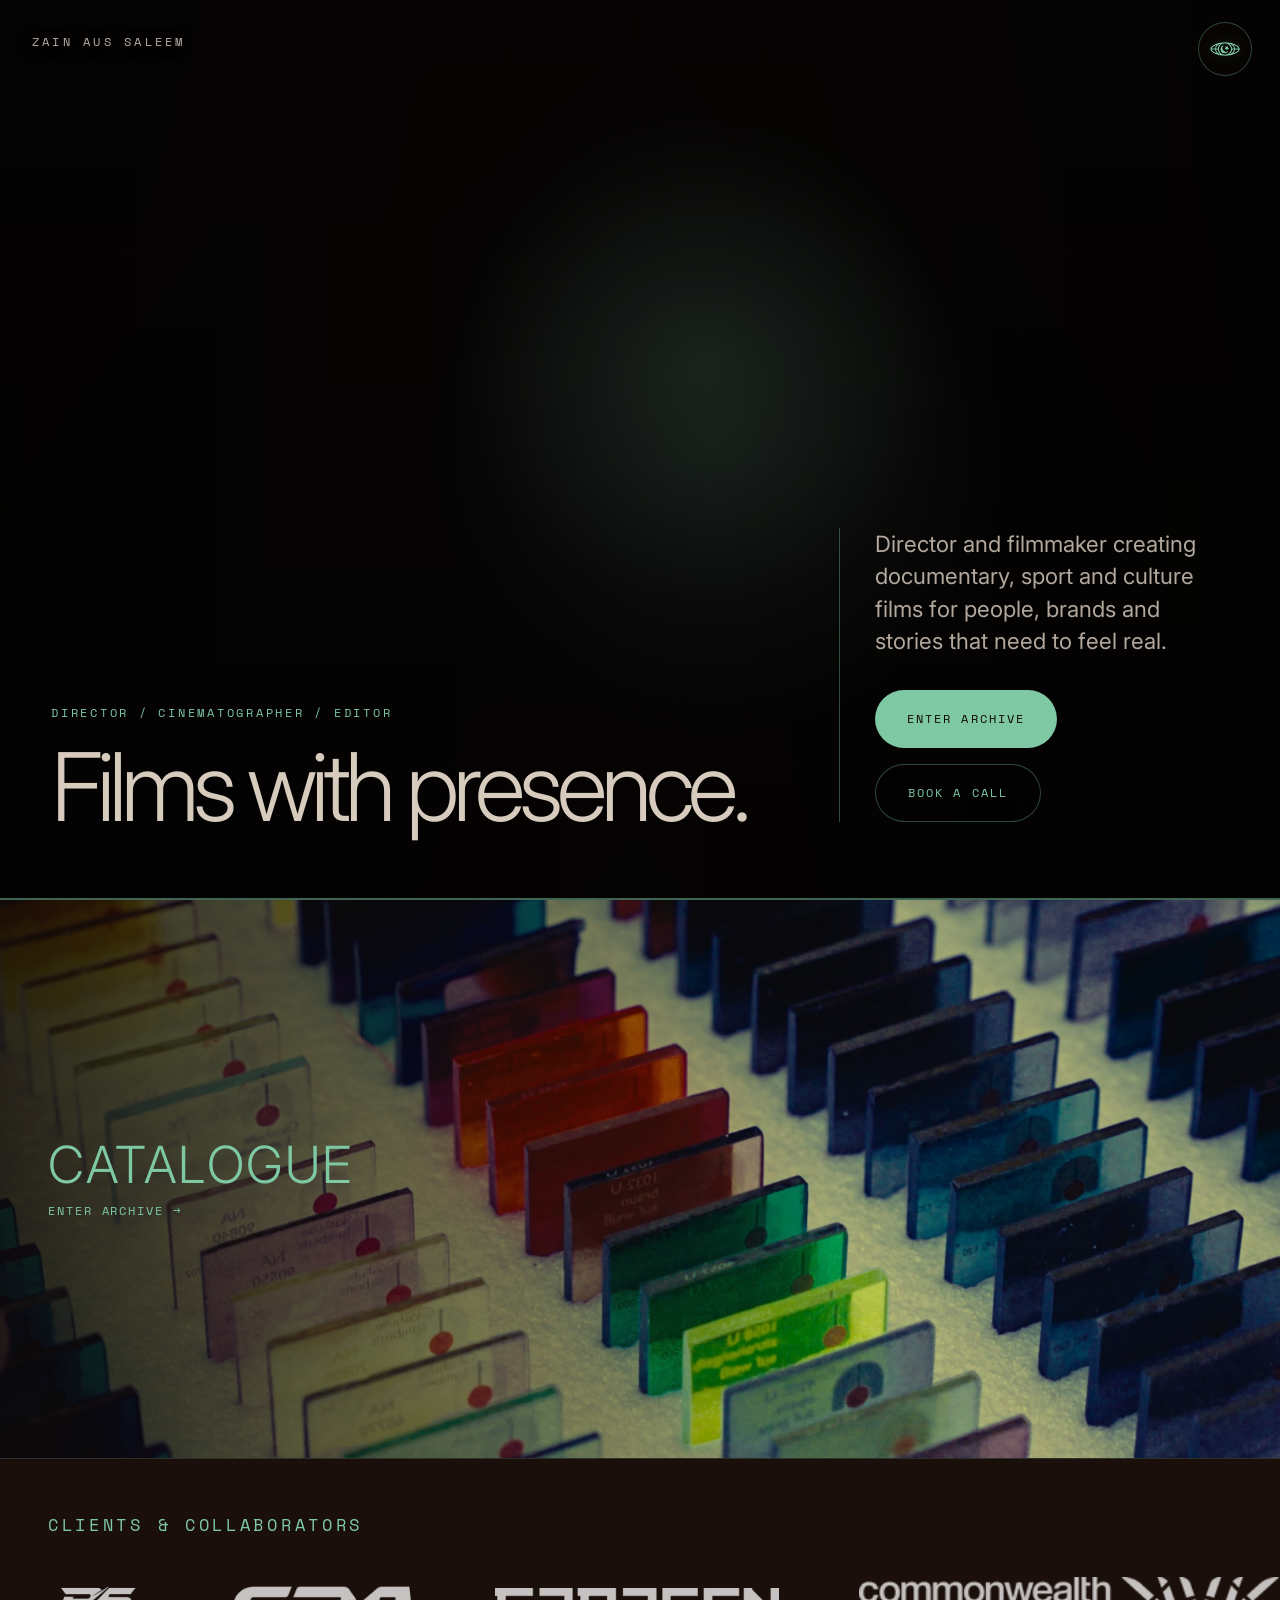
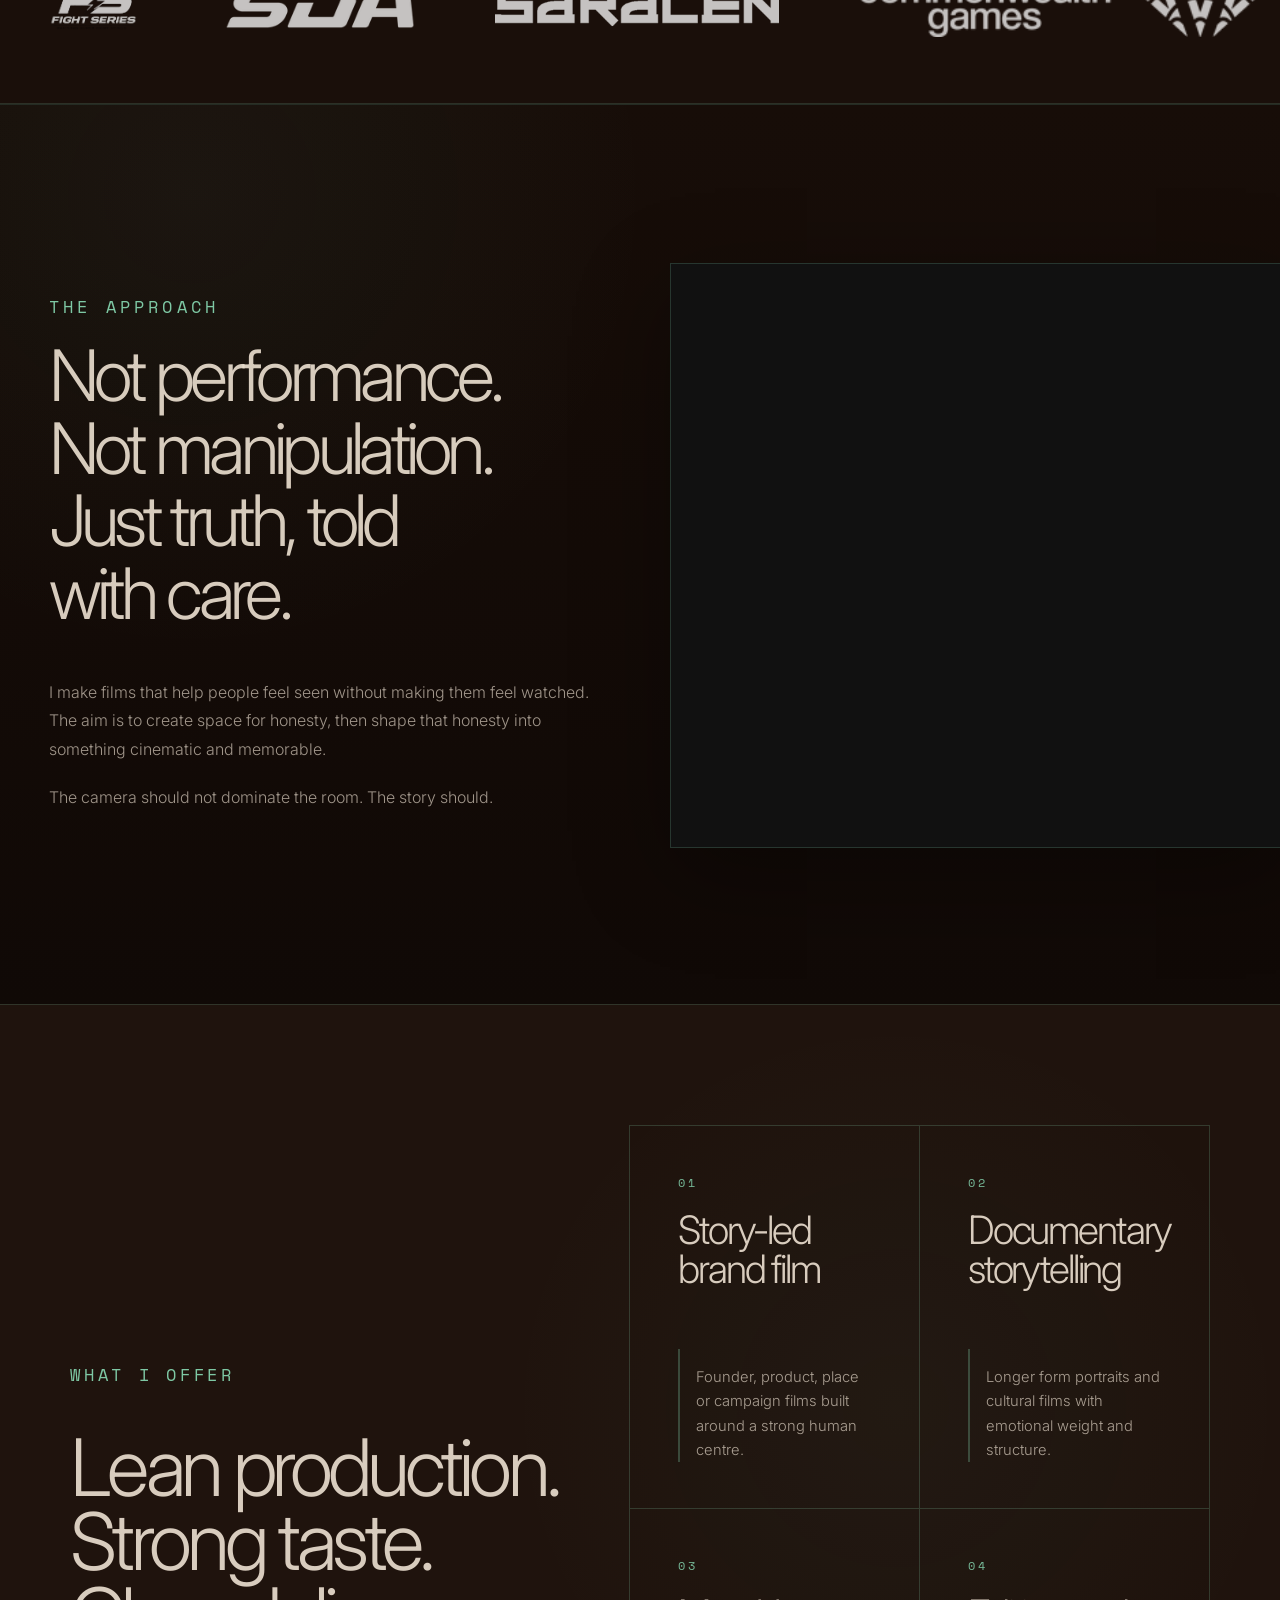
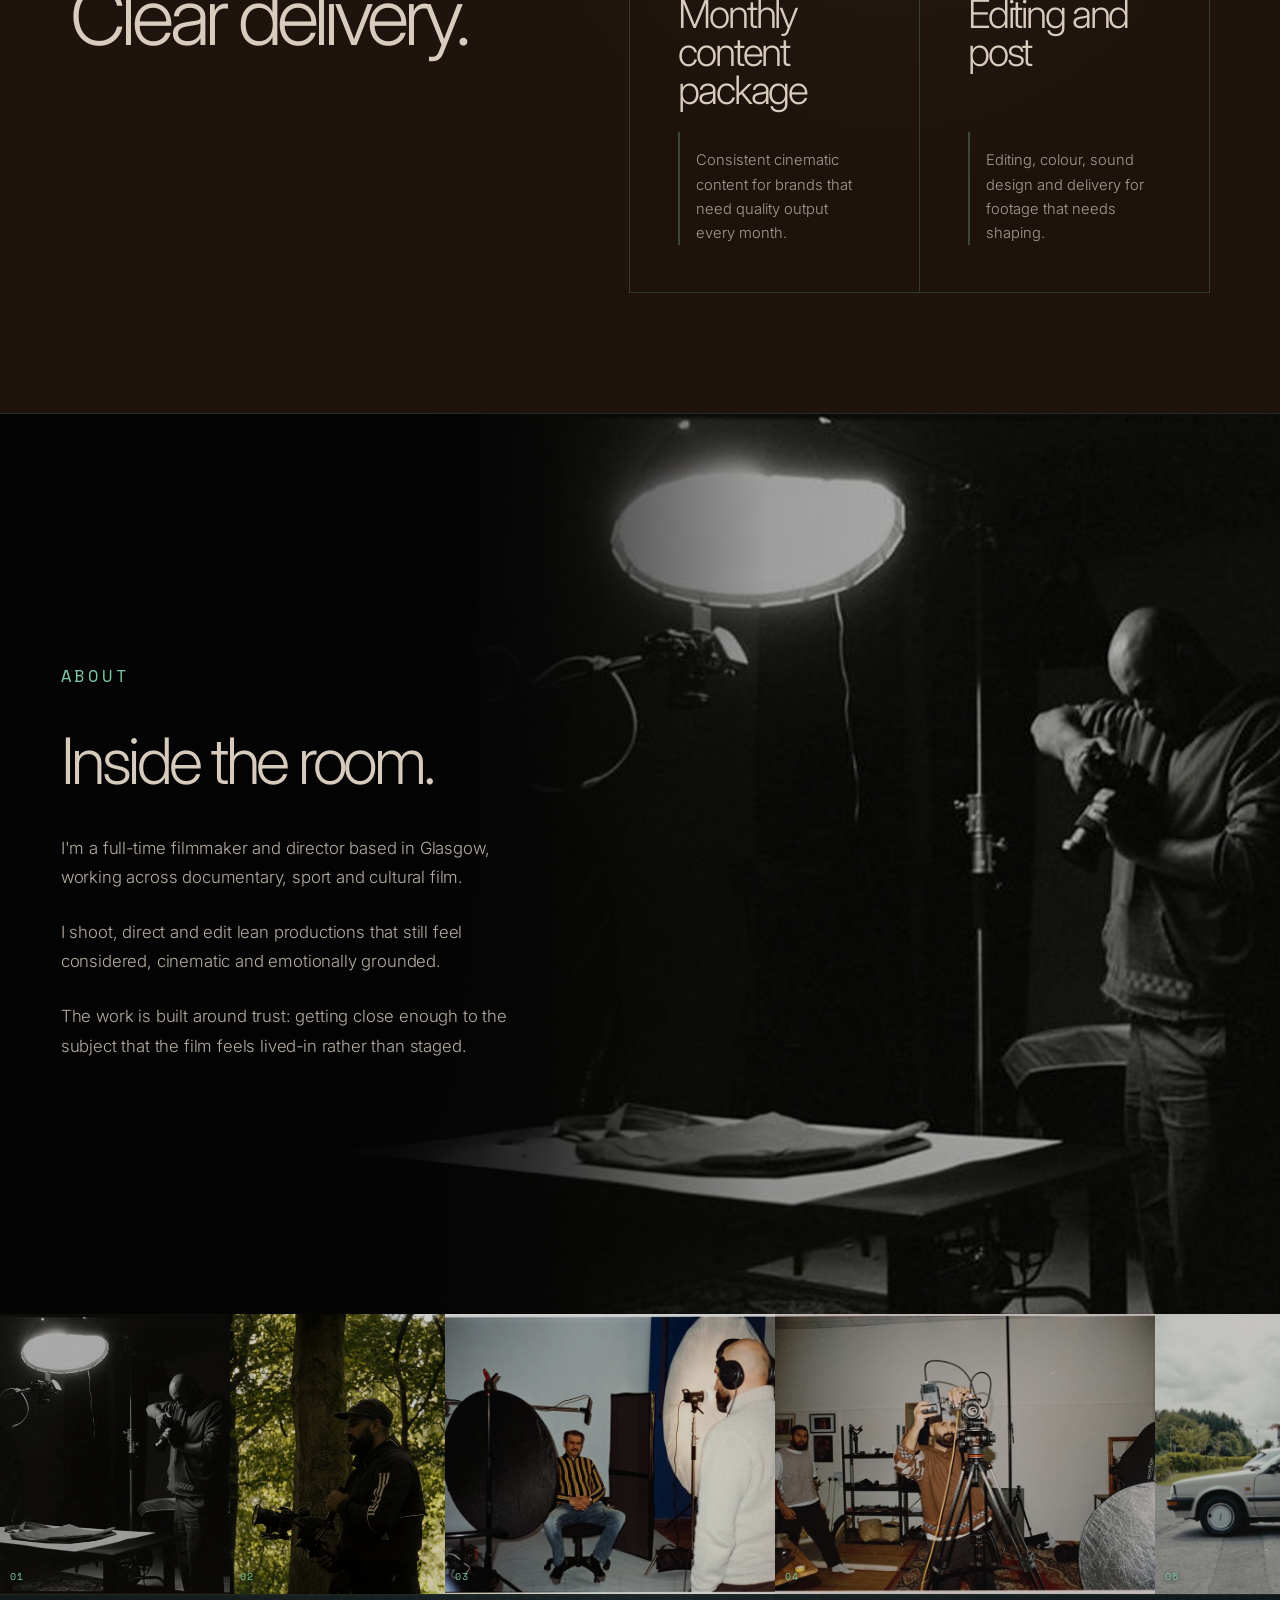
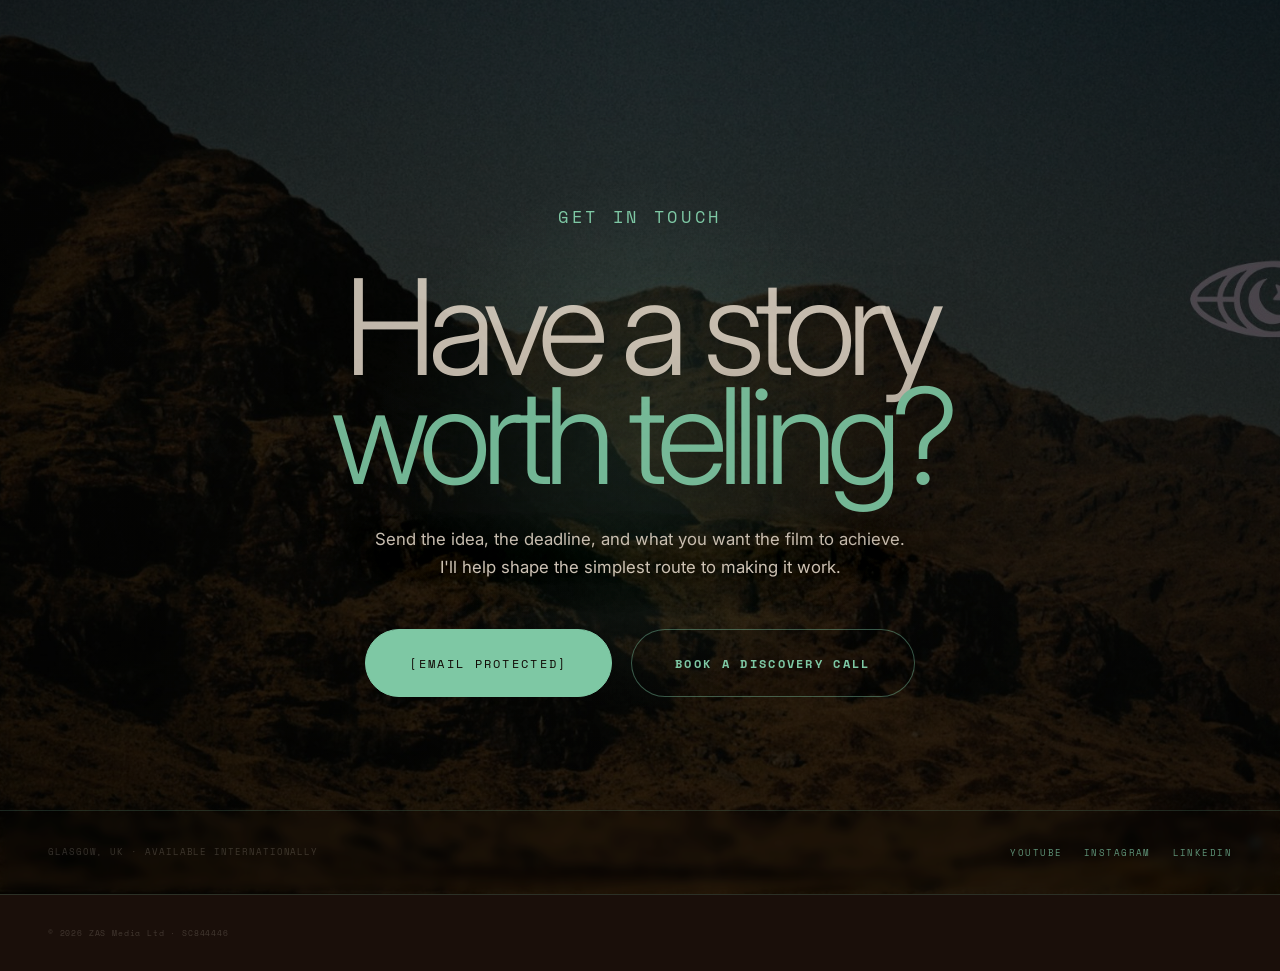
==== commit 71340d88: "Reorder homepage sections and fix broken same-page anchor scrolling New section order: Hero -> Catal" ====
--- a/index.html
+++ b/index.html
@@ -966,7 +966,7 @@
     <div class="hero-right">
       <p>Director and filmmaker creating documentary, sport and culture films for people, brands and stories that need to feel real.</p>
       <div class="hero-actions">
-        <a href="/work" class="hero-btn hero-btn-fill">Enter archive</a>
+        <a href="#work" class="hero-btn hero-btn-fill">Enter archive</a>
         <a href="https://calendar.app.google/ZSKW9txWhiyM8vBAA" target="_blank" rel="noopener" class="hero-btn hero-btn-outline">Book a call</a>
       </div>
     </div>
@@ -983,54 +983,6 @@
 <span class="catalogue-enter">Enter archive →</span>
 </div>
 </a>
-</div>
-<!-- APPROACH -->
-<section class="statement reveal" id="approach">
-  <div class="statement-copy">
-    <div class="eyebrow">The approach</div>
-    <h2>Not performance.<br>Not manipulation.<br>Just truth, told<br>with care.</h2>
-    <p>I make films that help people feel seen without making them feel watched. The aim is to create space for honesty, then shape that honesty into something cinematic and memorable.</p>
-    <p>The camera should not dominate the room. The story should.</p>
-  </div>
-
-  <div class="statement-media">
-    <video autoplay class="statement-right-video" loop muted playsinline preload="metadata">
-      <source src="https://media.zainaussaleem.com/approach_reel.mp4" type="video/mp4">
-    </video>
-  </div>
-</section>
-<!-- SERVICES -->
-<div class="services fade-in" id="services">
-  <div class="services-left">
-    <span class="section-label">What I offer</span>
-    <h2 class="services-title">Lean production.<br/>Strong taste.<br/>Clear delivery.</h2>
-  </div>
-
-  <div class="services-grid2">
-    <div class="service-cell">
-      <span class="service-num">01</span>
-      <h3 class="service-name">Story-led<br/>brand film</h3>
-      <p class="service-desc">Founder, product, place or campaign films built around a strong human centre.</p>
-    </div>
-
-    <div class="service-cell">
-      <span class="service-num">02</span>
-      <h3 class="service-name">Documentary<br/>storytelling</h3>
-      <p class="service-desc">Longer form portraits and cultural films with emotional weight and structure.</p>
-    </div>
-
-    <div class="service-cell">
-      <span class="service-num">03</span>
-      <h3 class="service-name">Monthly<br/>content package</h3>
-      <p class="service-desc">Consistent cinematic content for brands that need quality output every month.</p>
-    </div>
-
-    <div class="service-cell">
-      <span class="service-num">04</span>
-      <h3 class="service-name">Editing and<br/>post</h3>
-      <p class="service-desc">Editing, colour, sound design and delivery for footage that needs shaping.</p>
-    </div>
-  </div>
 </div>
 <!-- CLIENTS -->
 <div class="clients-section fade-in">
@@ -1073,6 +1025,54 @@
 <div class="logo-item logo-wide"><img alt="Runjeet Singh Gallery" decoding="async" loading="lazy" src="assets/images/e049087d6be3.png"/></div>
 </div>
 </div>
+<!-- APPROACH -->
+<section class="statement reveal" id="approach">
+  <div class="statement-copy">
+    <div class="eyebrow">The approach</div>
+    <h2>Not performance.<br>Not manipulation.<br>Just truth, told<br>with care.</h2>
+    <p>I make films that help people feel seen without making them feel watched. The aim is to create space for honesty, then shape that honesty into something cinematic and memorable.</p>
+    <p>The camera should not dominate the room. The story should.</p>
+  </div>
+
+  <div class="statement-media">
+    <video autoplay class="statement-right-video" loop muted playsinline preload="metadata">
+      <source src="https://media.zainaussaleem.com/approach_reel.mp4" type="video/mp4">
+    </video>
+  </div>
+</section>
+<!-- SERVICES -->
+<div class="services fade-in" id="services">
+  <div class="services-left">
+    <span class="section-label">What I offer</span>
+    <h2 class="services-title">Lean production.<br/>Strong taste.<br/>Clear delivery.</h2>
+  </div>
+
+  <div class="services-grid2">
+    <div class="service-cell">
+      <span class="service-num">01</span>
+      <h3 class="service-name">Story-led<br/>brand film</h3>
+      <p class="service-desc">Founder, product, place or campaign films built around a strong human centre.</p>
+    </div>
+
+    <div class="service-cell">
+      <span class="service-num">02</span>
+      <h3 class="service-name">Documentary<br/>storytelling</h3>
+      <p class="service-desc">Longer form portraits and cultural films with emotional weight and structure.</p>
+    </div>
+
+    <div class="service-cell">
+      <span class="service-num">03</span>
+      <h3 class="service-name">Monthly<br/>content package</h3>
+      <p class="service-desc">Consistent cinematic content for brands that need quality output every month.</p>
+    </div>
+
+    <div class="service-cell">
+      <span class="service-num">04</span>
+      <h3 class="service-name">Editing and<br/>post</h3>
+      <p class="service-desc">Editing, colour, sound design and delivery for footage that needs shaping.</p>
+    </div>
+  </div>
+</div>
 <!-- ABOUT -->
 <section id="about">
   <div class="about-top">
@@ -1205,6 +1205,18 @@
     document.documentElement.style.setProperty('--mx', t.clientX/window.innerWidth*100+'%');
     document.documentElement.style.setProperty('--my', t.clientY/window.innerHeight*100+'%');
   }, {passive:true});
+
+  document.addEventListener('click', e => {
+    const a = e.target.closest('a[href^="#"]');
+    if (!a) return;
+    const id = a.getAttribute('href').slice(1);
+    if (!id) return;
+    const target = document.getElementById(id);
+    if (!target) return;
+    e.preventDefault();
+    target.scrollIntoView({ behavior: 'smooth', block: 'start' });
+    history.pushState(null, '', '#' + id);
+  });
 </script>
 
 </body>
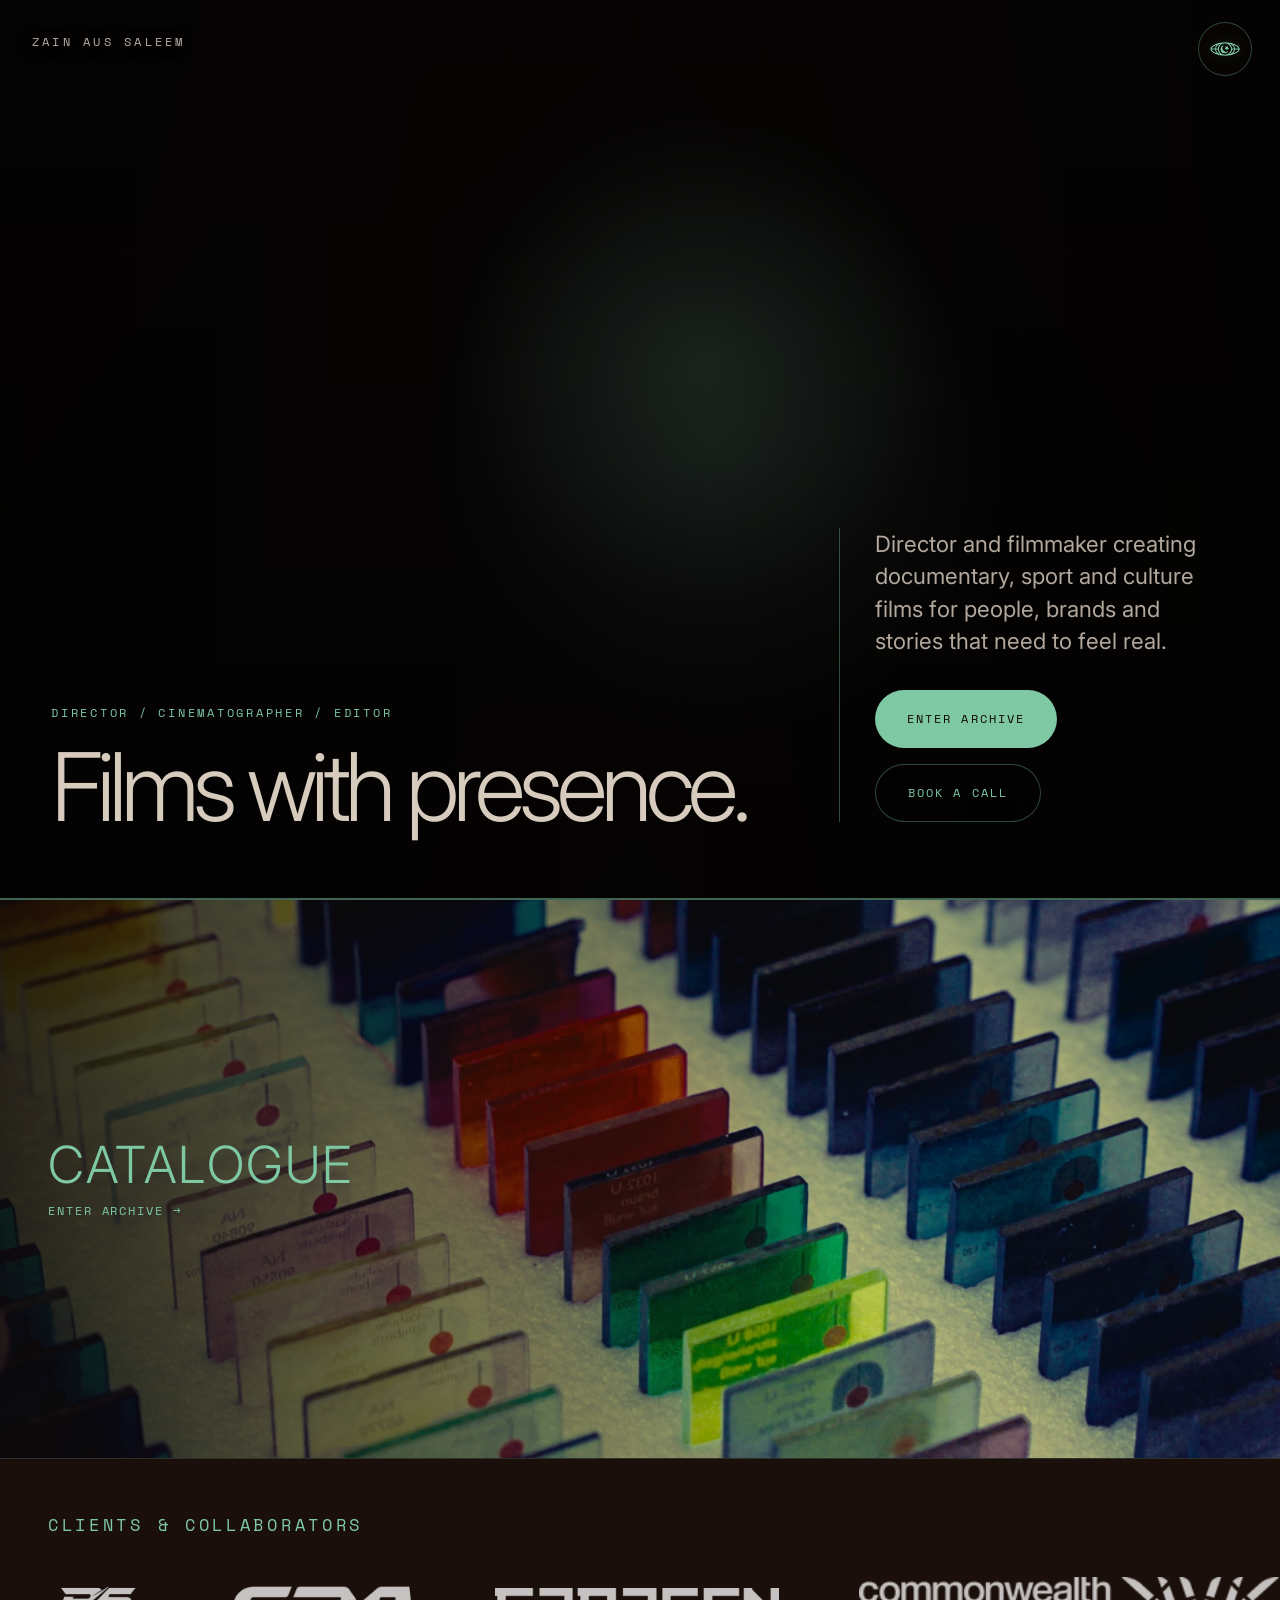
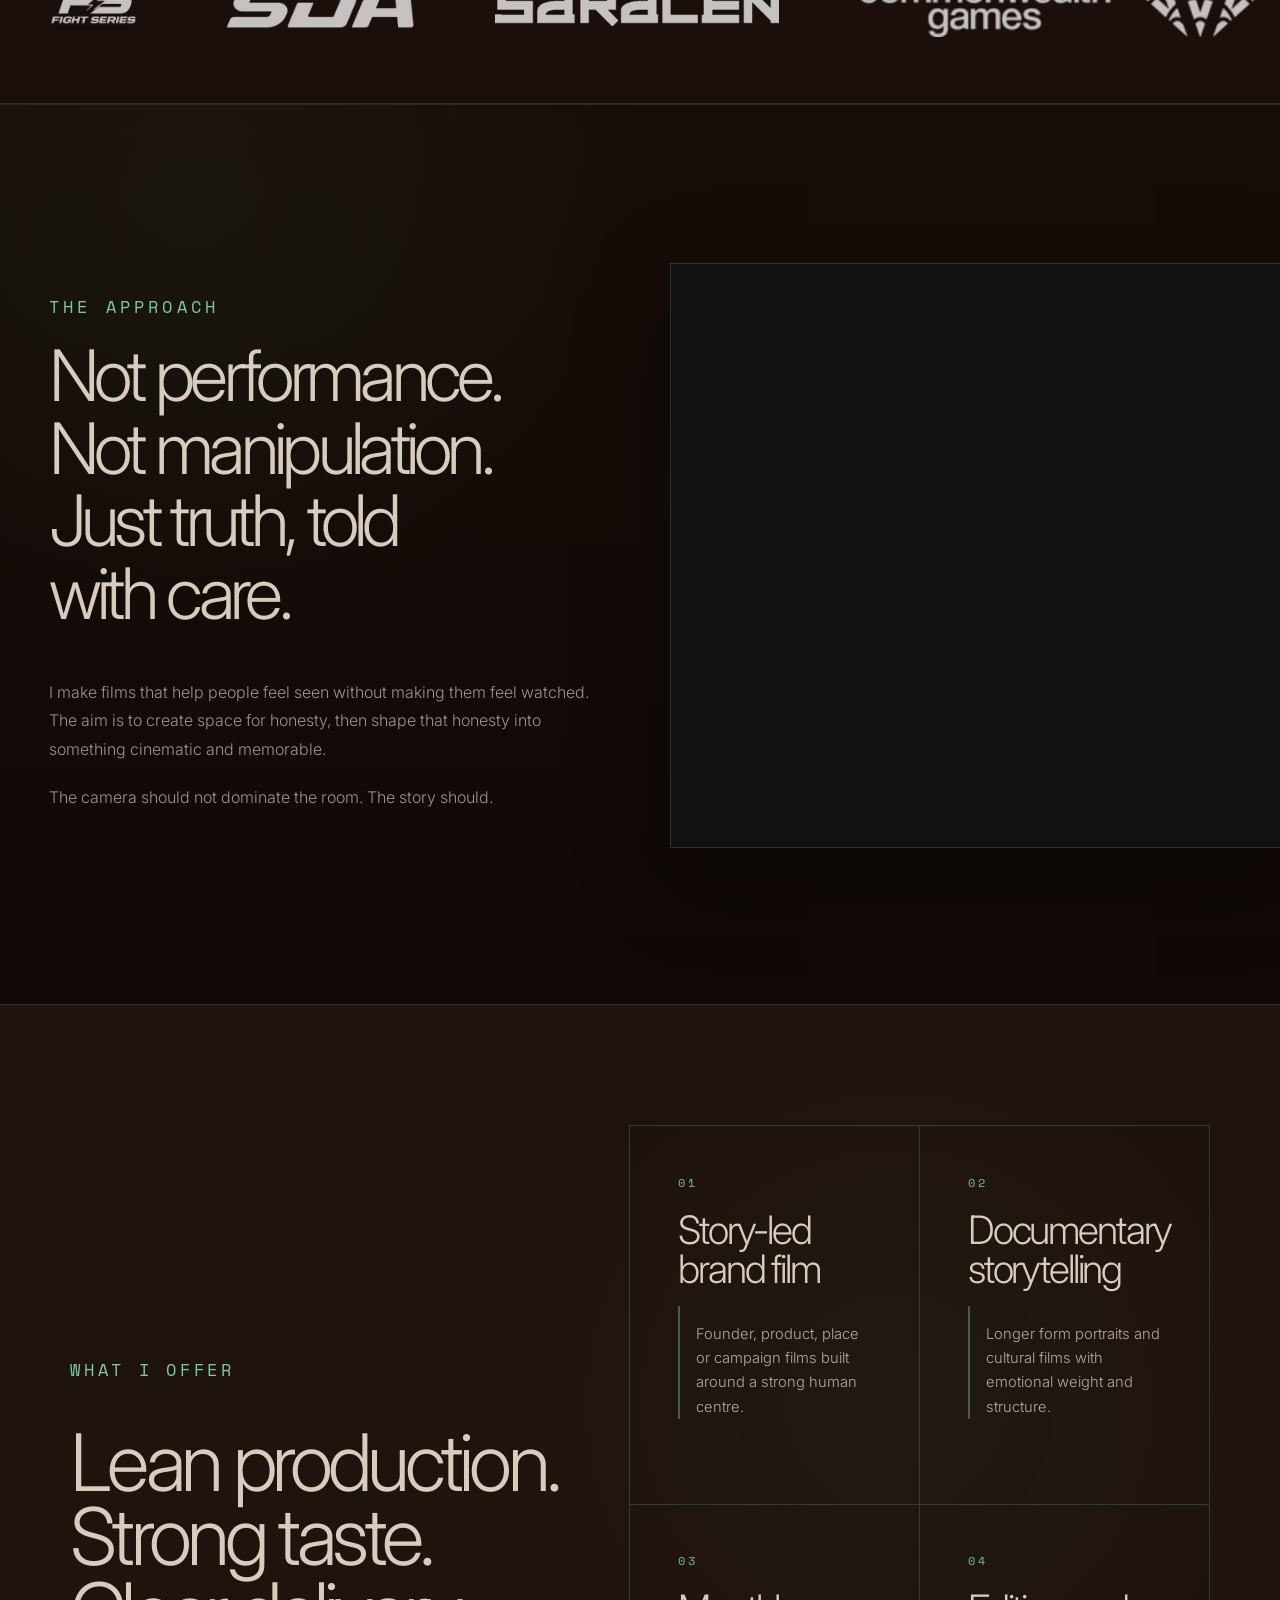
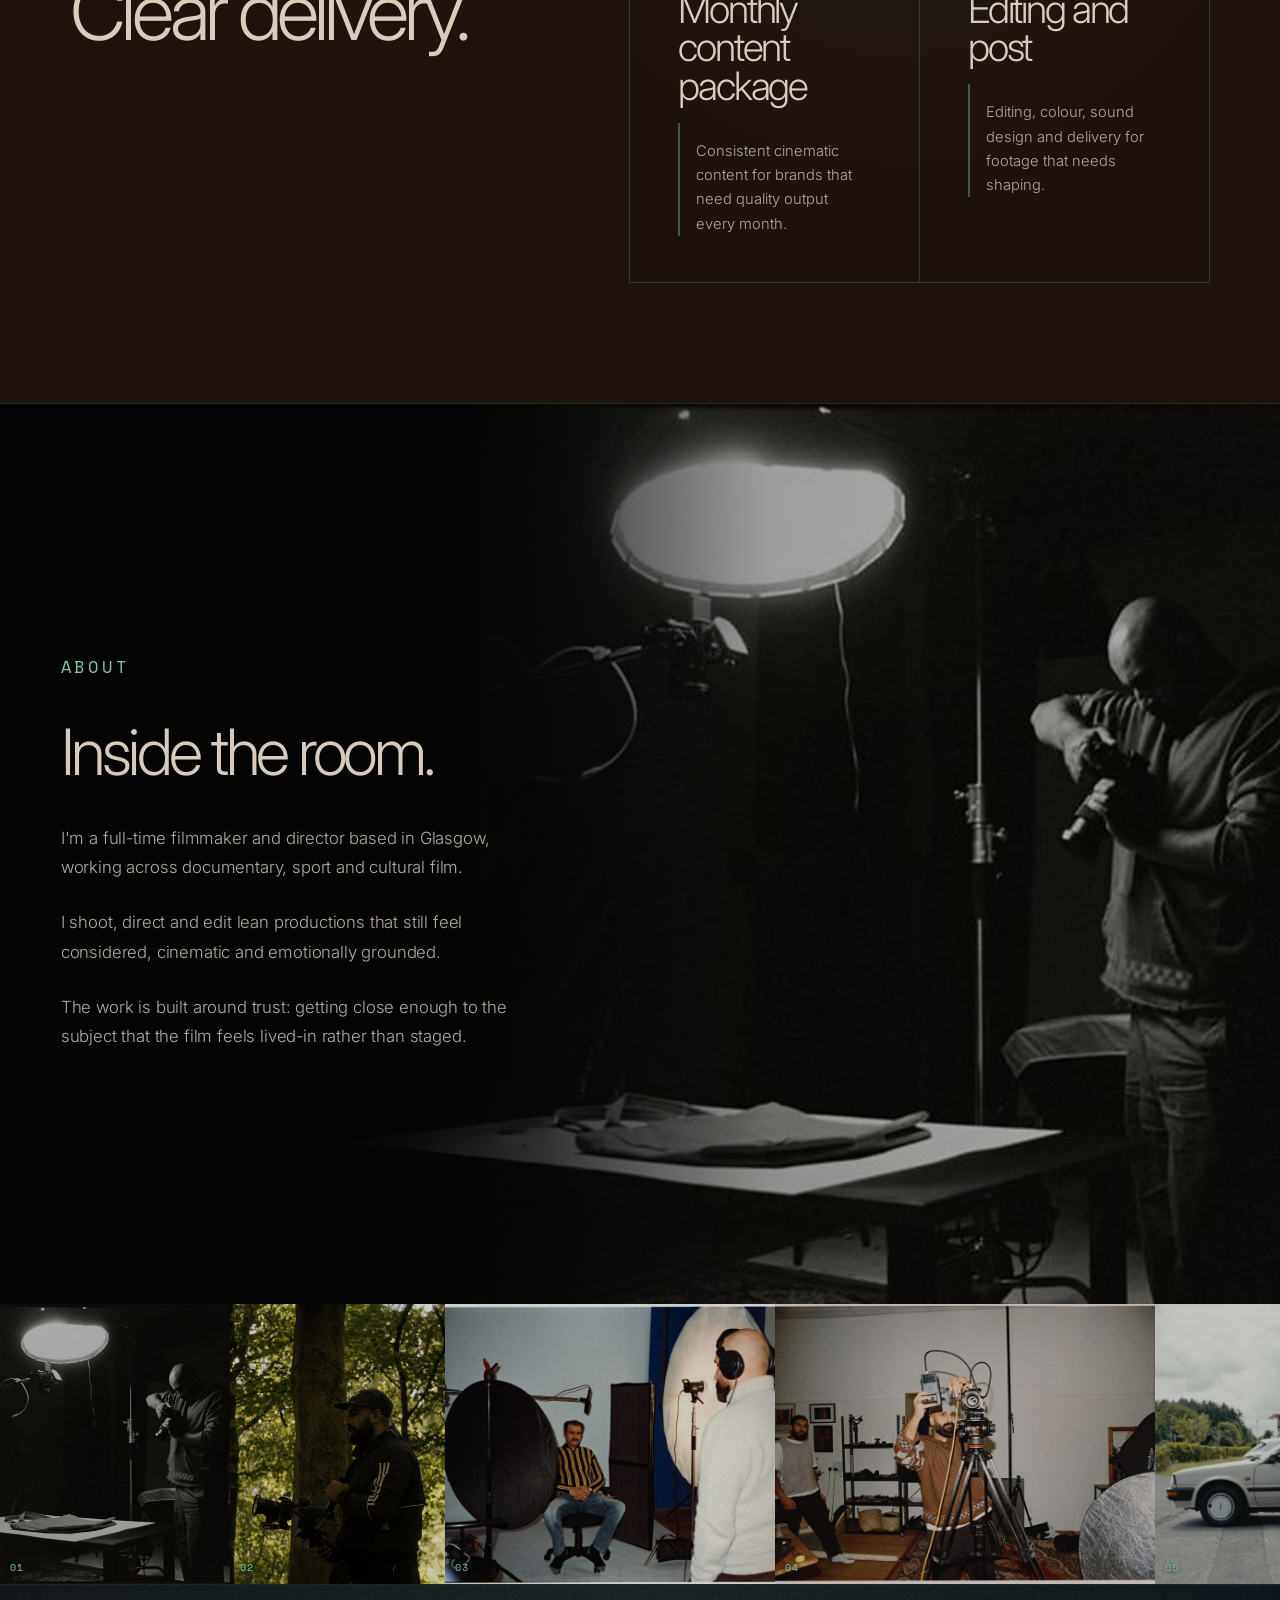
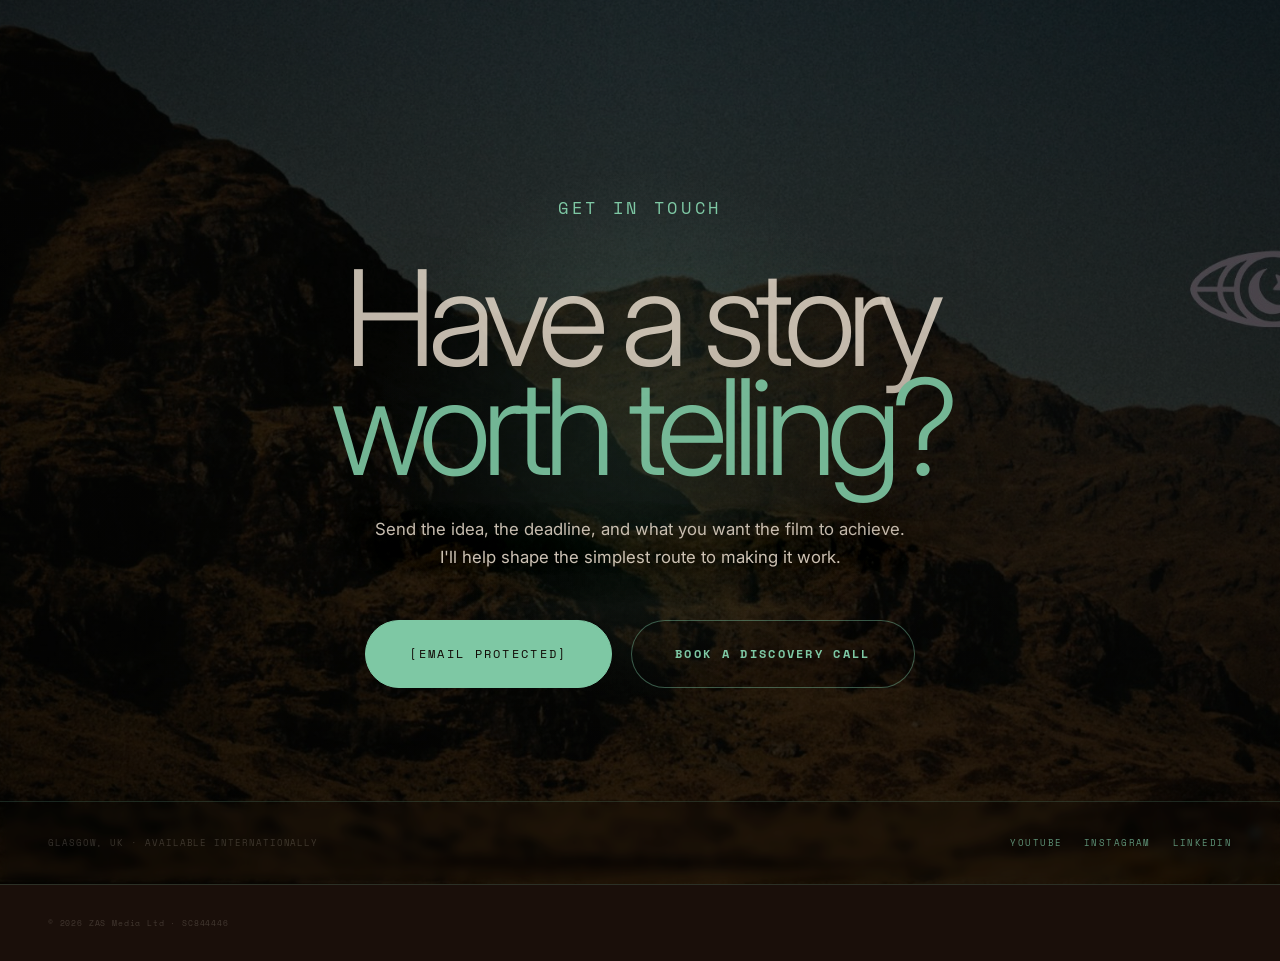
==== commit c68a8b4d: "Polish services cells: tighter heading/desc gap, contrast, hover, links - The heading-to-description" ====
--- a/index.html
+++ b/index.html
@@ -832,7 +832,9 @@
   background:rgba(0,0,0,.04) !important;
   position:relative !important;
   overflow:hidden !important;
-  transition:background .35s ease, border-color .35s ease !important;
+  text-decoration:none !important;
+  cursor:pointer;
+  transition:background .4s ease, border-color .4s ease !important;
 }
 
 .service-cell::before{
@@ -844,7 +846,7 @@
   transition:width .4s cubic-bezier(.22,.61,.36,1);
 }
 .service-cell:hover::before{width:100%;}
-.service-cell:hover{background:rgba(126,200,164,.05) !important;}
+.service-cell:hover{background:rgba(126,200,164,.04) !important;}
 
 .service-num{
   display:block !important;
@@ -855,13 +857,15 @@
   color:var(--mint) !important;
   opacity:.9 !important;
   margin:0 0 1.3rem !important;
-}
+  transition:opacity .4s ease;
+}
+.service-cell:hover .service-num{opacity:1 !important;}
 
 .service-name{
   font-size:clamp(2.45rem,2.95vw,3.8rem) !important;
   line-height:.98 !important;
   letter-spacing:-.055em !important;
-  margin:0 0 1.4rem !important;
+  margin:0 0 1.1rem !important;
   font-weight:300 !important;
   color:var(--cream) !important;
   max-width:11ch;
@@ -873,11 +877,11 @@
 .service-desc{
   font-size:clamp(.92rem,.95vw,1rem) !important;
   line-height:1.65 !important;
-  opacity:.74 !important;
-  color:var(--cream) !important;
+  opacity:1 !important;
+  color:rgba(232,220,205,.75) !important;
   max-width:34ch !important;
   margin:0 !important;
-  margin-top:auto !important;
+  margin-top:0 !important;
   padding-top:1rem !important;
   padding-left:1rem !important;
   border-left:2px solid rgba(126,200,164,.4) !important;
@@ -1048,29 +1052,29 @@
   </div>
 
   <div class="services-grid2">
-    <div class="service-cell">
+    <a class="service-cell" href="#contact">
       <span class="service-num">01</span>
       <h3 class="service-name">Story-led<br/>brand film</h3>
       <p class="service-desc">Founder, product, place or campaign films built around a strong human centre.</p>
-    </div>
-
-    <div class="service-cell">
+    </a>
+
+    <a class="service-cell" href="#contact">
       <span class="service-num">02</span>
       <h3 class="service-name">Documentary<br/>storytelling</h3>
       <p class="service-desc">Longer form portraits and cultural films with emotional weight and structure.</p>
-    </div>
-
-    <div class="service-cell">
+    </a>
+
+    <a class="service-cell" href="#contact">
       <span class="service-num">03</span>
       <h3 class="service-name">Monthly<br/>content package</h3>
       <p class="service-desc">Consistent cinematic content for brands that need quality output every month.</p>
-    </div>
-
-    <div class="service-cell">
+    </a>
+
+    <a class="service-cell" href="#contact">
       <span class="service-num">04</span>
       <h3 class="service-name">Editing and<br/>post</h3>
       <p class="service-desc">Editing, colour, sound design and delivery for footage that needs shaping.</p>
-    </div>
+    </a>
   </div>
 </div>
 <!-- ABOUT -->
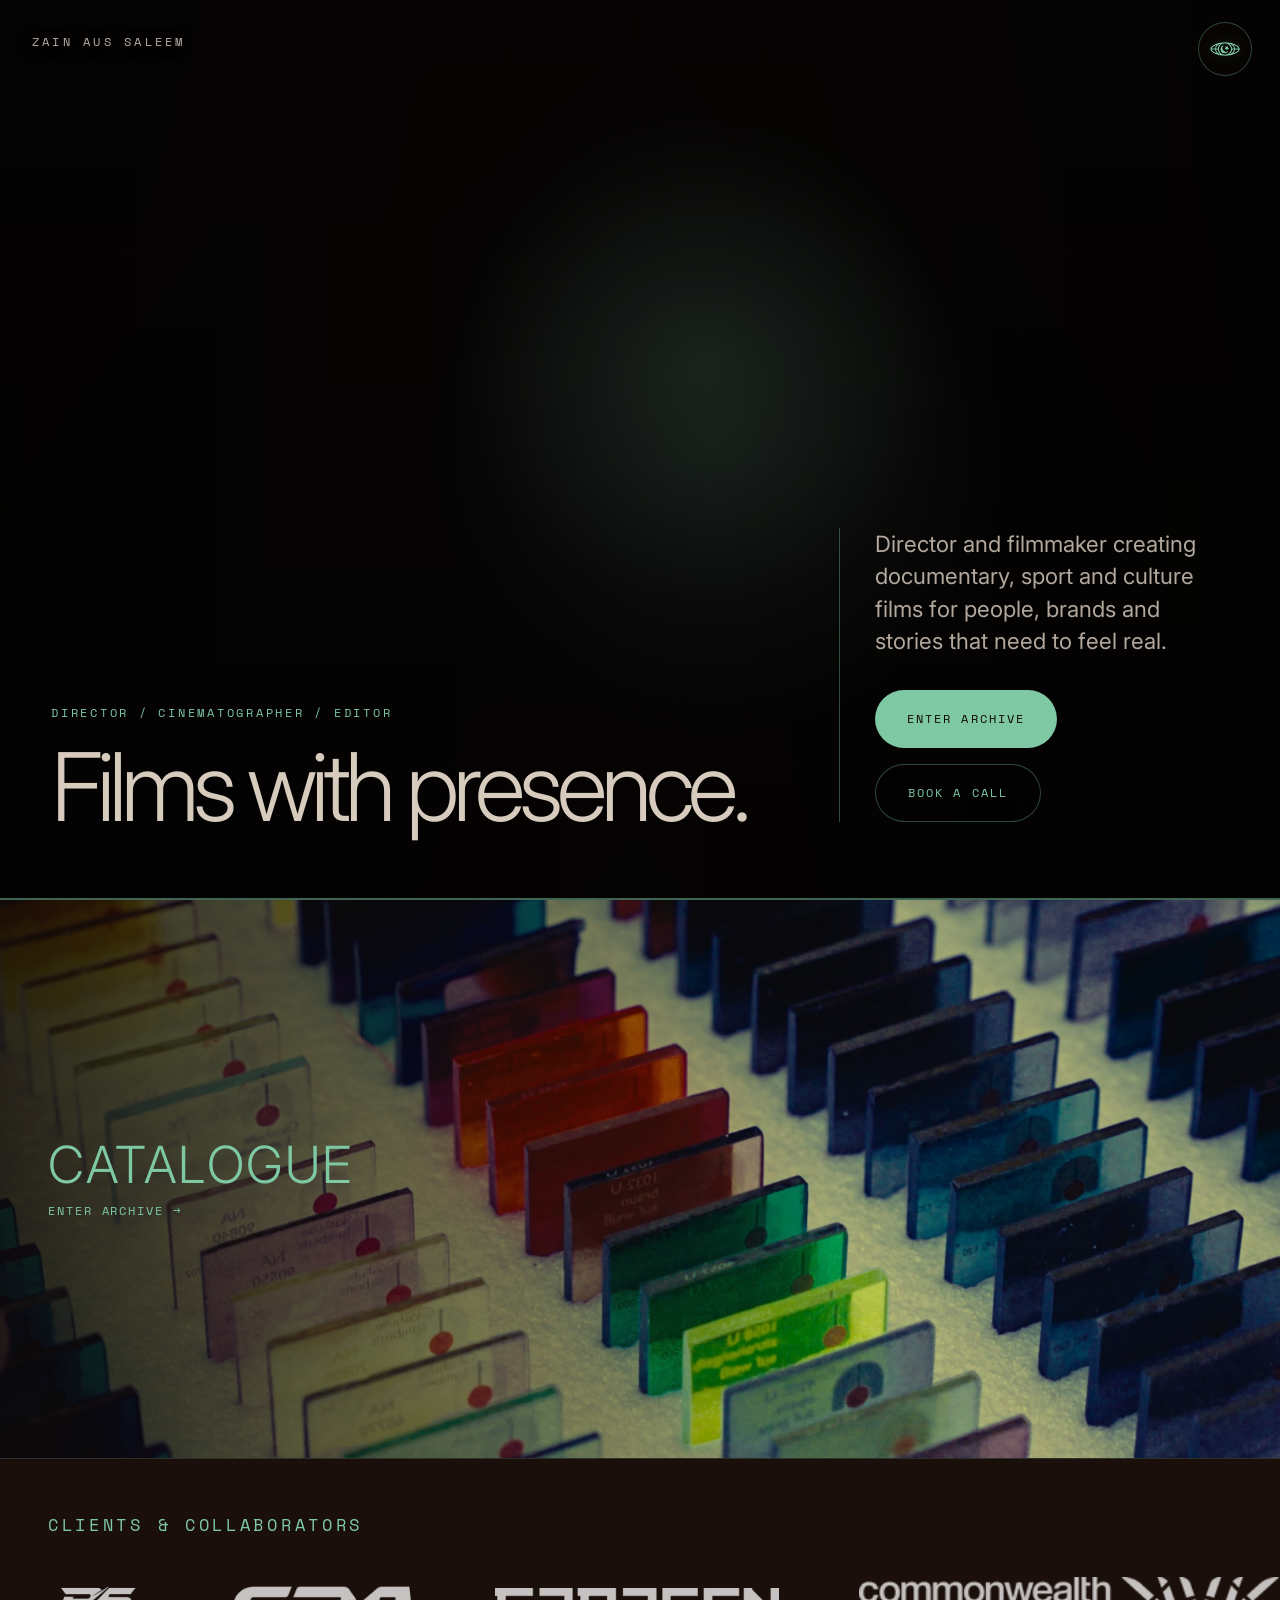
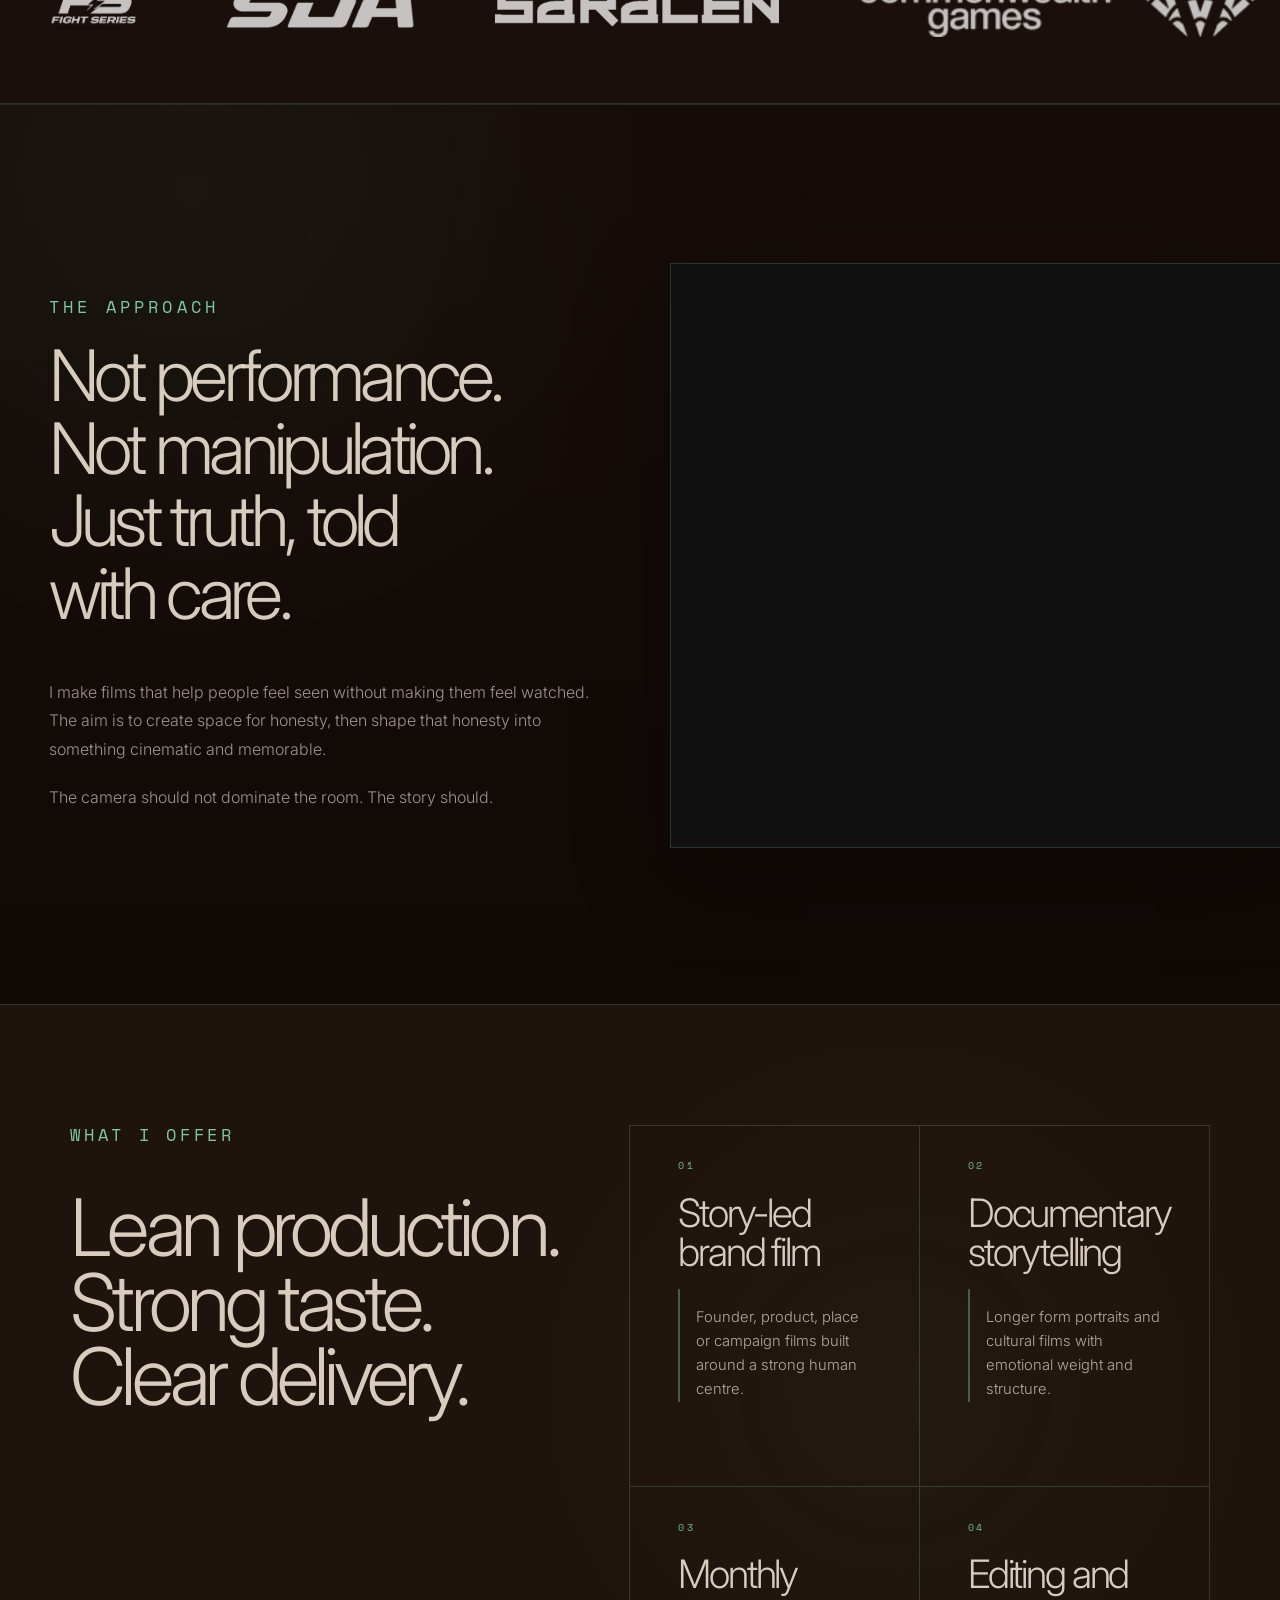
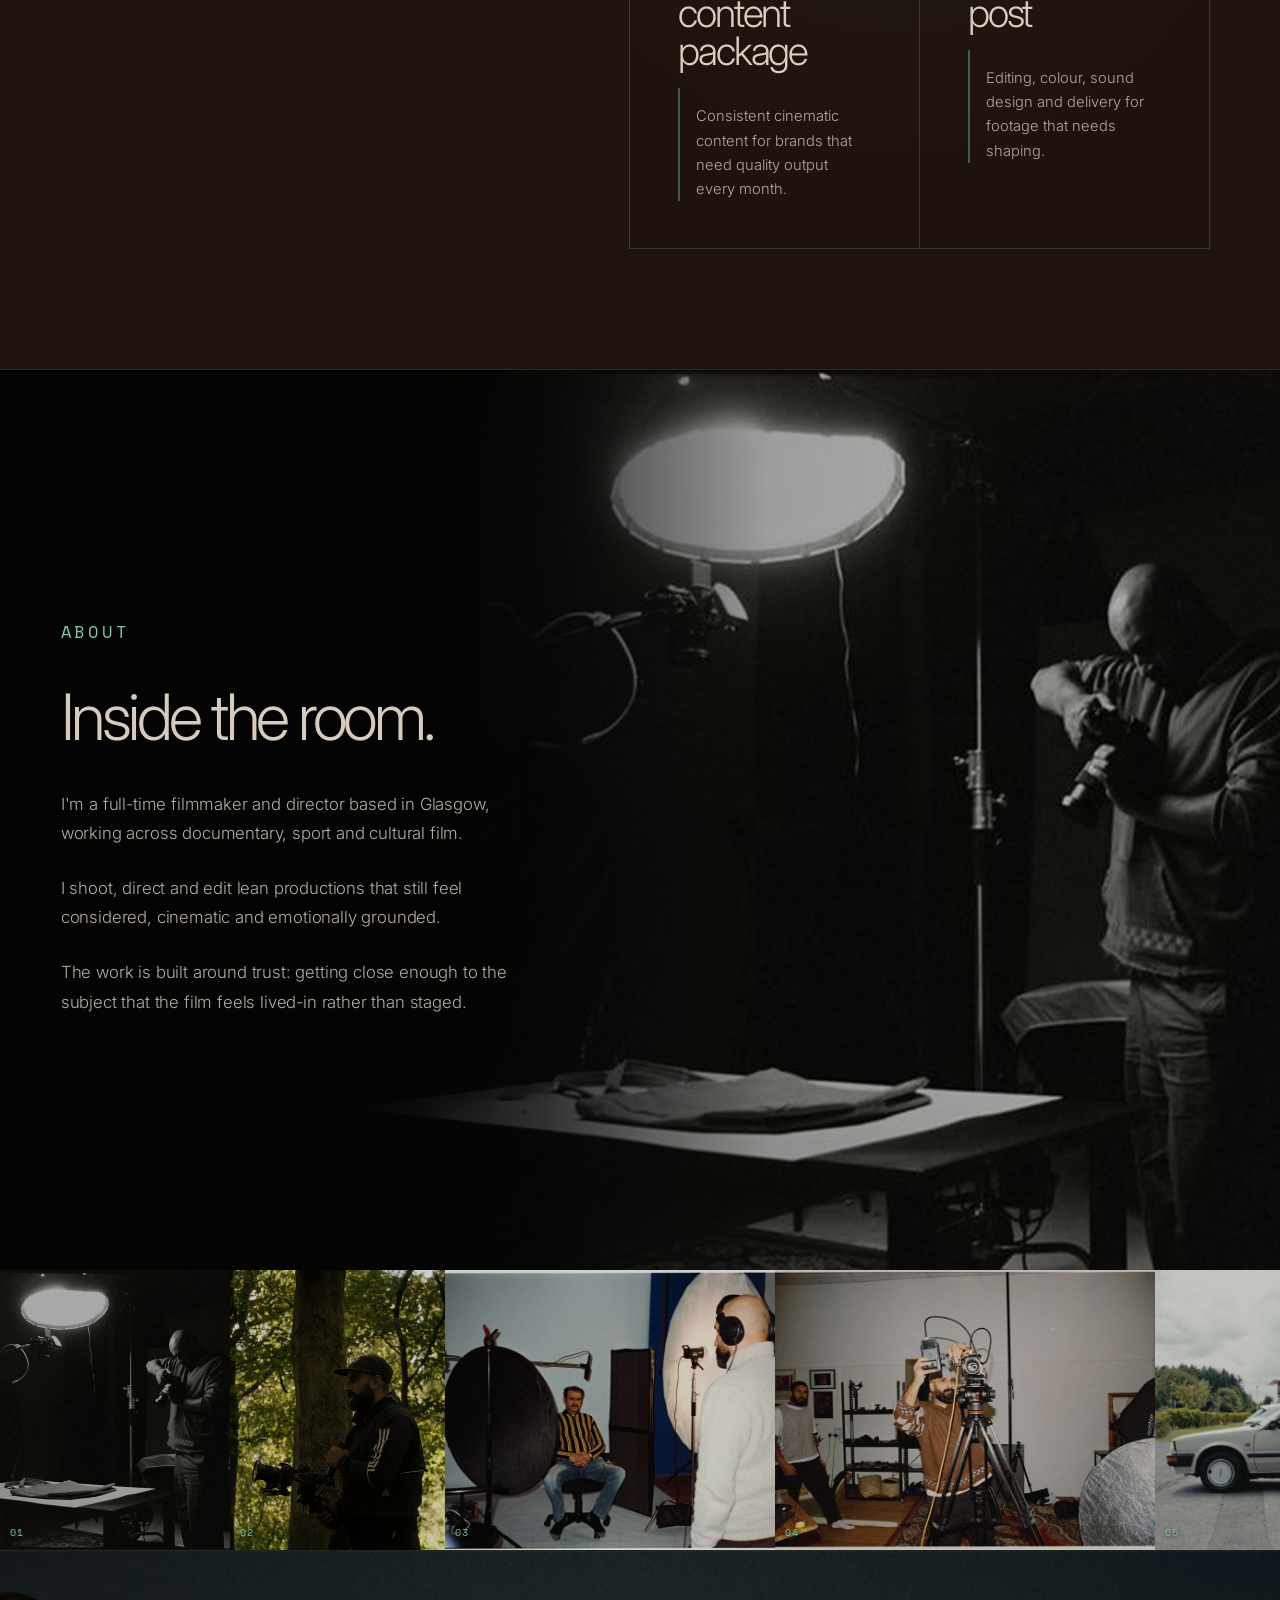
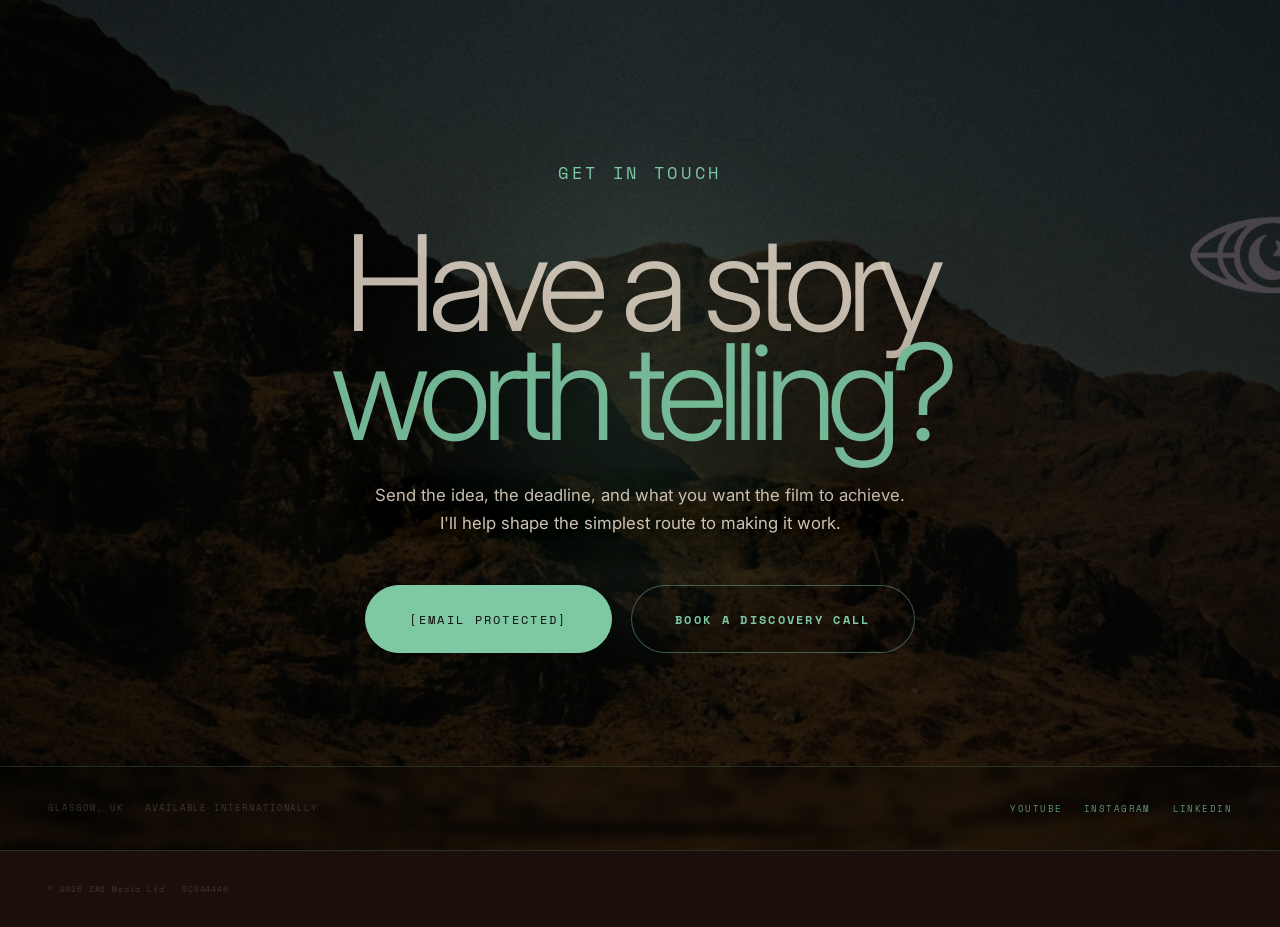
==== commit 236c8329: "Top-align services grid with left statement, shrink cell numbers - .services used align-items:center" ====
--- a/index.html
+++ b/index.html
@@ -788,14 +788,14 @@
   display:grid !important;
   grid-template-columns:minmax(420px,44%) minmax(0,56%) !important;
   gap:4.5vw !important;
-  align-items:center !important;
+  align-items:start !important;
   background:
     radial-gradient(circle at 70% 40%,rgba(126,200,164,.045),transparent 36%),
     var(--bg-mid) !important;
 }
 
 .services-left{
-  align-self:center !important;
+  align-self:start !important;
   max-width:760px !important;
 }
 
@@ -822,7 +822,7 @@
 .service-cell{
   min-height:360px !important;
   height:100% !important;
-  padding:2.9rem 3rem !important;
+  padding:1.95rem 3rem 2.9rem 3rem !important;
   border:0 !important;
   border-right:1px solid rgba(126,200,164,.22) !important;
   border-bottom:1px solid rgba(126,200,164,.22) !important;
@@ -852,7 +852,7 @@
   display:block !important;
   position:static !important;
   font-family:"Space Mono",monospace !important;
-  font-size:.76rem !important;
+  font-size:.65rem !important;
   letter-spacing:.24em !important;
   color:var(--mint) !important;
   opacity:.9 !important;
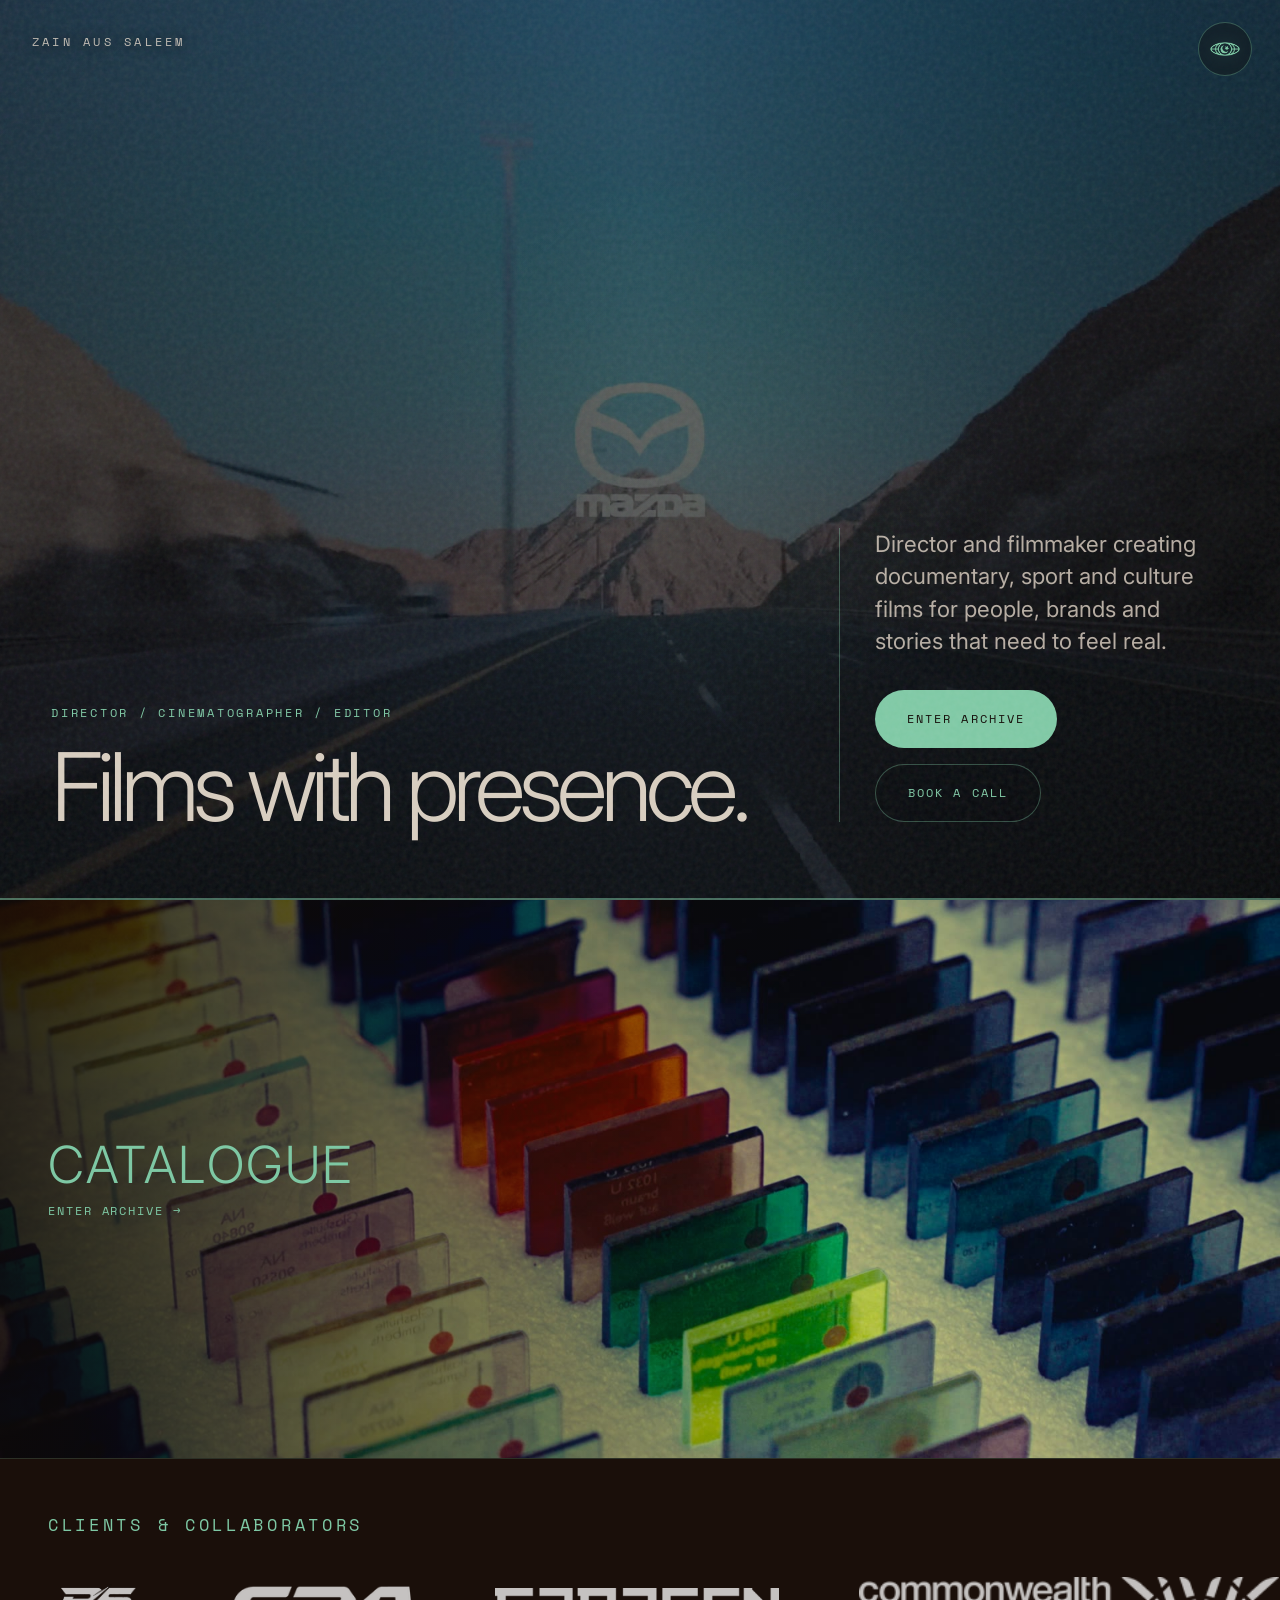
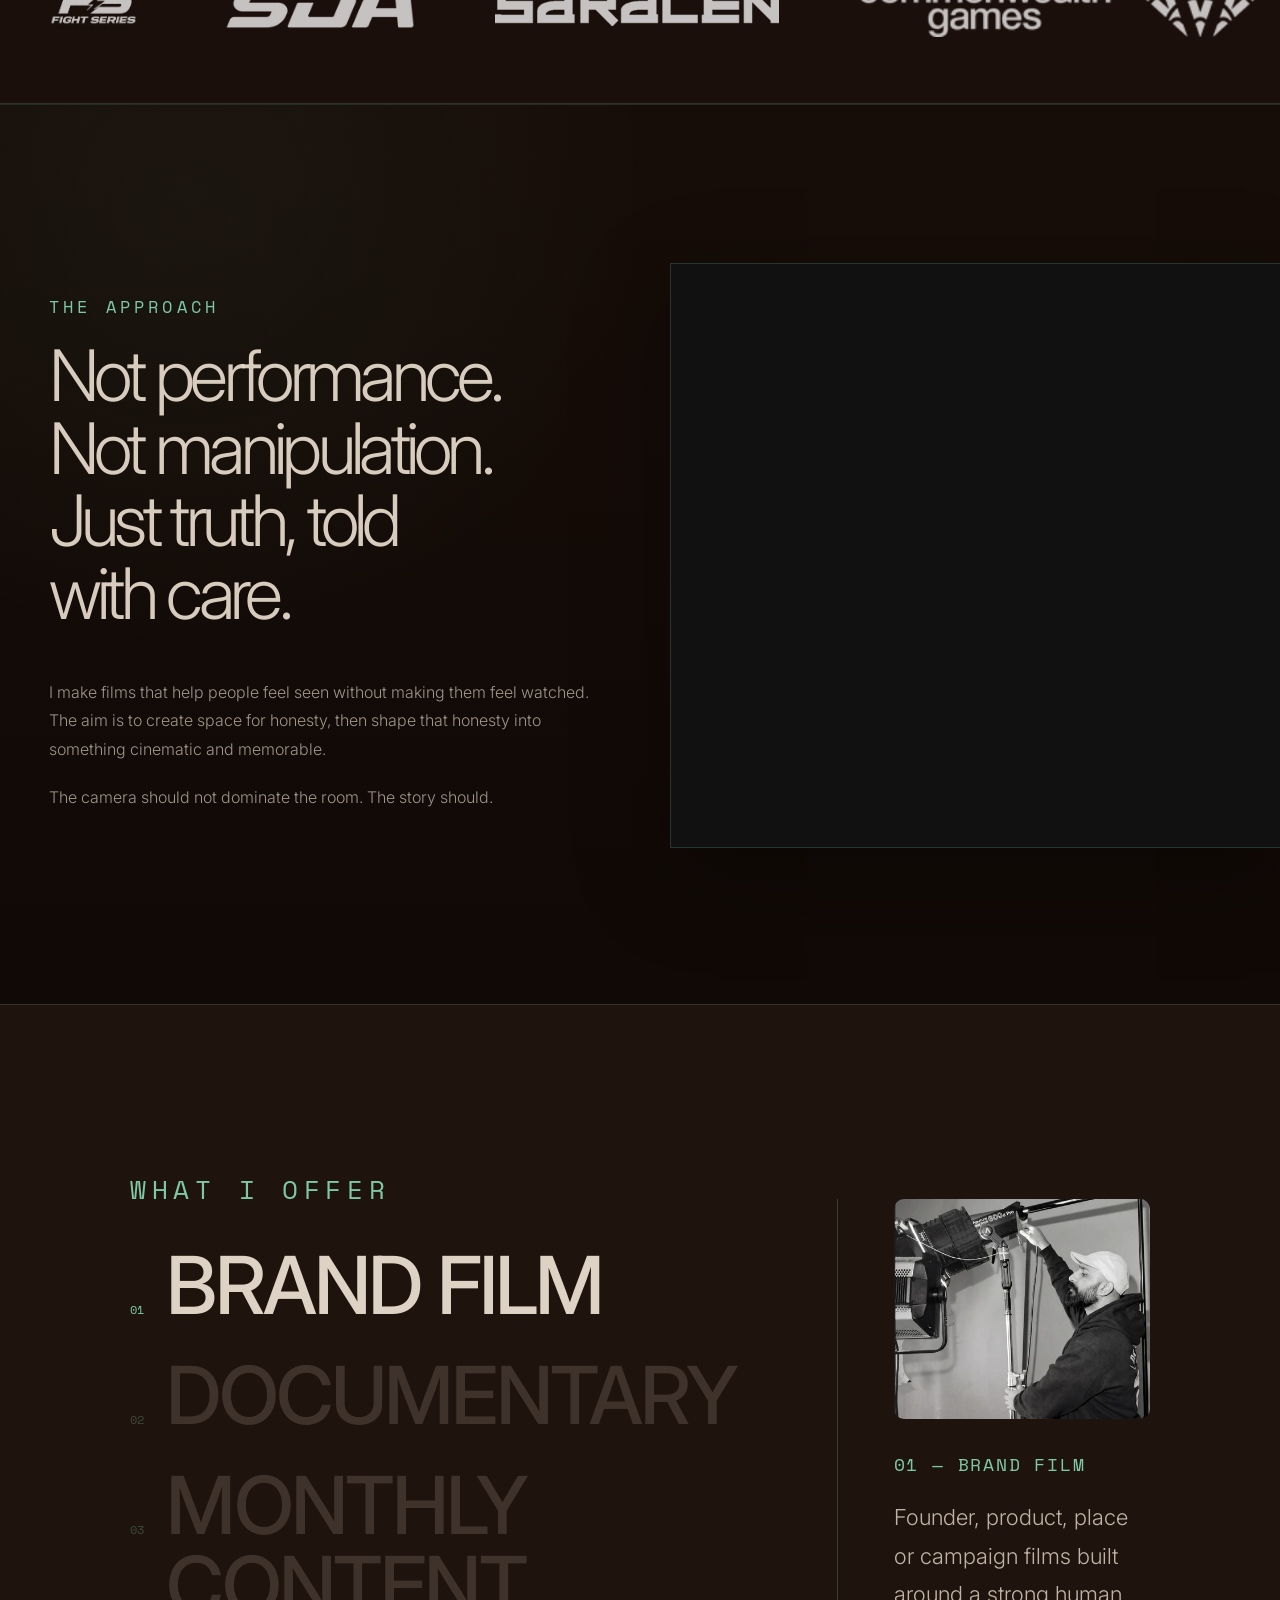
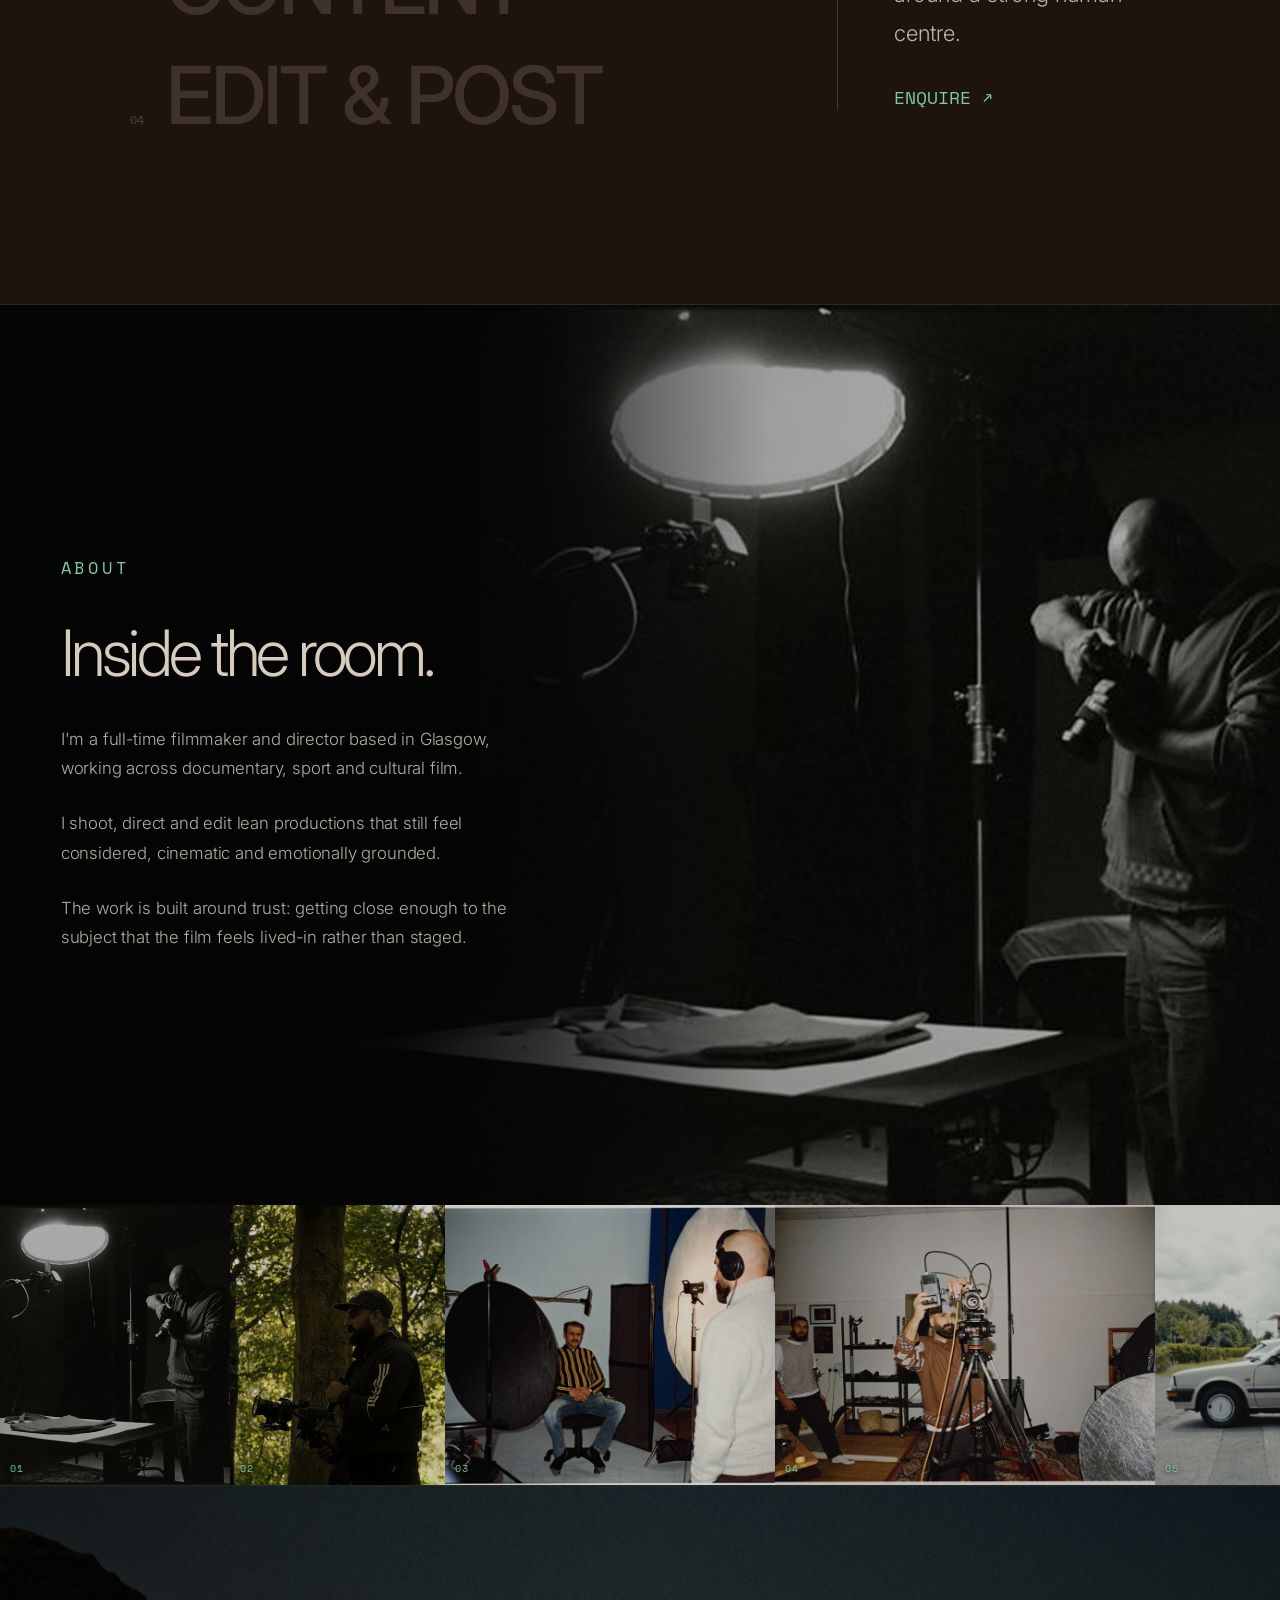
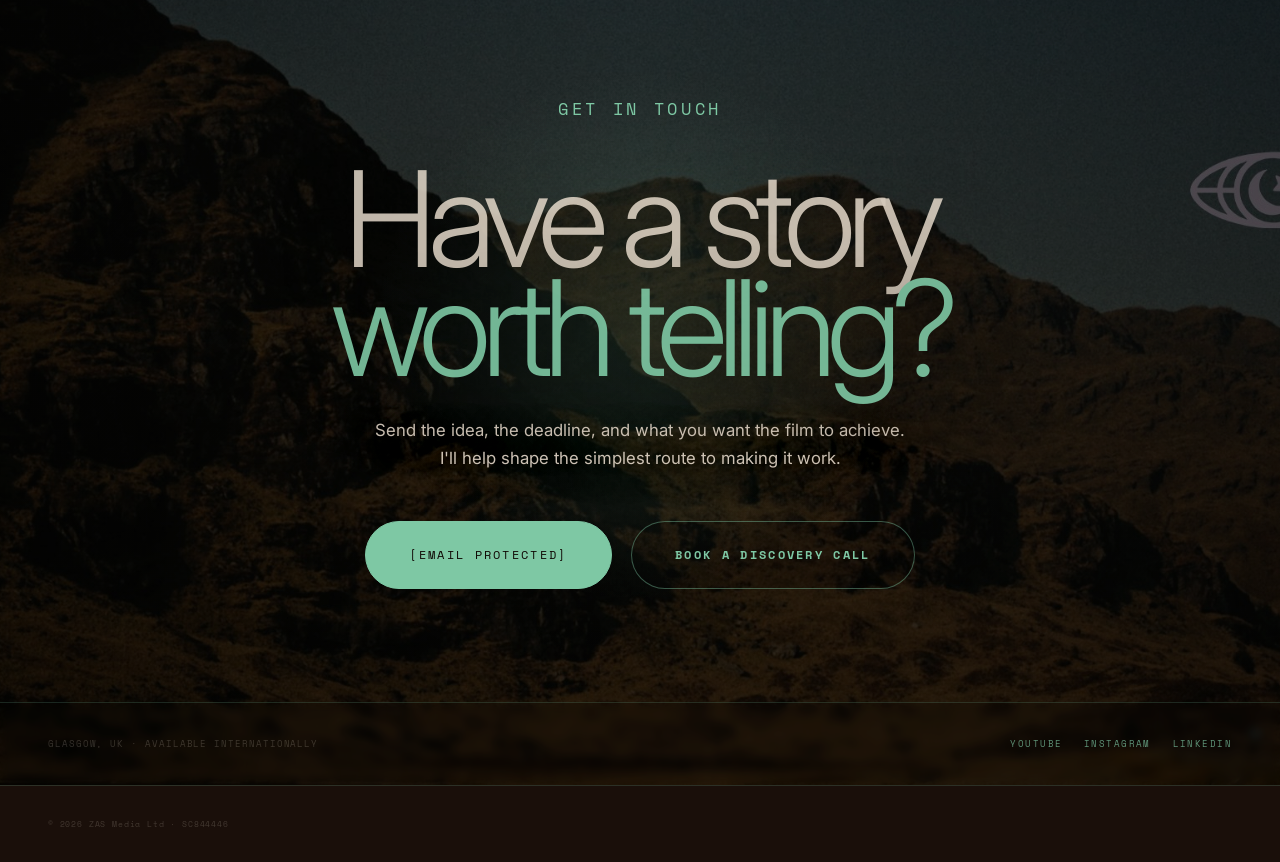
==== commit 3e26b6c5: "Add hero video poster and rework services section, grain overlay Adds a poster image to the hero vid" ====
--- a/index.html
+++ b/index.html
@@ -48,7 +48,7 @@
   .catalogue-banner:hover .catalogue-enter { transform: translateX(4px); }
 
   /* APPROACH — two col with Ranj right */
-  .statement { padding: 9rem 0 9rem 3rem; border-top: 1px solid var(--mint-dimmer); background: var(--bg); display: grid; grid-template-columns: 1fr 1fr; gap: 5rem; align-items: stretch; overflow: hidden; }
+  .statement { position: relative; padding: 9rem 0 9rem 3rem; border-top: 1px solid var(--mint-dimmer); background: var(--bg); display: grid; grid-template-columns: 1fr 1fr; gap: 5rem; align-items: stretch; overflow: hidden; }
   .section-label { font-family: "Space Mono", monospace; font-size: clamp(1.05rem, 1.15vw, 1.18rem); letter-spacing: 0.22em; text-transform: uppercase; color: var(--mint); margin-bottom: 2.8rem; display: block; line-height: 1.2; }
   .statement-text { font-family: "Inter", sans-serif; font-weight: 300; font-size: clamp(1rem, 1.8vw, 1.35rem); line-height: 1.9; color: var(--cream); opacity: 0.85; letter-spacing: -0.01em; }
   .statement-text p + p { margin-top: 1.5rem; }
@@ -56,30 +56,6 @@
   .statement-right img { width: 100%; height: 100%; object-fit: cover; object-position: center top; filter: brightness(0.7); }
   .statement-right-video { width: 100%; height: 100%; object-fit: cover; object-position: center top; filter: brightness(0.7); display: block; }
   .statement-right-note { position: absolute; bottom: 1rem; right: 1rem; font-family: "Space Mono", monospace; font-size: 0.5rem; letter-spacing: 0.12em; color: var(--mint-dim); text-transform: uppercase; }
-
-  /* SERVICES */
-  .services { padding: 8rem 3rem; border-top: 1px solid var(--mint-dimmer); background: var(--bg-mid); }
-  .services-grid2 { display: grid; grid-template-columns: 1fr 1fr; margin-top: 4rem; }
-  .service-cell {
-    padding: 5rem 4rem;
-    border-top: 1px solid var(--mint-dimmer);
-    cursor: pointer;
-    transition: background 0.3s;
-  }
-  .service-cell:nth-child(odd) { border-right: 1px solid var(--mint-dimmer); }
-  .service-cell:nth-child(3), .service-cell:nth-child(4) { border-bottom: 1px solid var(--mint-dimmer); }
-  .service-cell:hover { background: rgba(232,220,205,0.02); }
-  .service-num { font-family: "Space Mono", monospace; font-size: 0.72rem; letter-spacing: 0.22em; color: var(--mint); display: block; margin-bottom: 1.2rem; }
-  .service-header { display: flex; align-items: flex-start; justify-content: space-between; gap: 1rem; }
-  .service-name { font-family: "Inter", sans-serif; font-weight: 300; font-size: clamp(3rem, 5vw, 5.5rem); color: var(--cream); letter-spacing: -0.03em; line-height: 0.95; }
-  .service-toggle { font-family: "Space Mono", monospace; font-size: 1.6rem; line-height: 1; color: var(--mint); opacity: 0.4; transition: transform 0.35s ease, opacity 0.2s; flex-shrink: 0; margin-top: 0.4rem; }
-  .service-cell.open .service-toggle { transform: rotate(45deg); opacity: 1; }
-  .service-body { max-height: 0; overflow: hidden; transition: max-height 0.45s ease, opacity 0.4s ease; opacity: 0; }
-  .service-cell.open .service-body { max-height: 400px; opacity: 1; }
-  .service-body-inner { padding-top: 2.5rem; }
-  .service-desc { font-family: "Inter", sans-serif; font-weight: 300; font-size: 0.9rem; line-height: 1.9; color: var(--cream); opacity: 0.52; margin-bottom: 1.5rem; max-width: 46ch; }
-  .service-tags { display: flex; flex-wrap: wrap; gap: 1.4rem; }
-  .service-tag { font-family: "Space Mono", monospace; font-size: 0.65rem; letter-spacing: 0.14em; text-transform: uppercase; color: var(--mint); opacity: 0.55; }
 
   /* CLIENTS — scrolling marquee on desktop, static grid on mobile */
   .clients-section { padding: 3.5rem 3rem; border-top: 1px solid var(--mint-dimmer); border-bottom: 1px solid var(--mint-dimmer); background: var(--bg); overflow: hidden; }
@@ -165,14 +141,6 @@
     .about-top { min-height: 70vw; }
     .about-top-fade { background: linear-gradient(180deg, rgba(13,9,7,0.88) 0%, rgba(13,9,7,0.55) 45%, rgba(13,9,7,0.9) 100%); }
     .about-left { padding: 3rem 1.5rem; max-width: none; }
-    .services { padding: 5rem 1.5rem; }
-    .services-grid { grid-template-columns: 1fr; }
-    .services-grid2 { grid-template-columns: minmax(0, 1fr); }
-    .service-cell { padding: 3rem 0; min-width: 0; }
-    .service-name { font-size: clamp(2.1rem, 9vw, 3.4rem); overflow-wrap: break-word; }
-    .service-cell:nth-child(odd) { border-right: none; }
-    .service-cell:nth-child(3), .service-cell:nth-child(4) { border-bottom: none; }
-    .service-cell:not(:last-child) { border-bottom: 1px solid var(--mint-dimmer); }
     .clients-section { padding: 3rem 1.5rem; }
     .clients-grid { justify-content: center; gap: 1.4rem 1.6rem; }
     .logo-item { width: 108px; height: 40px; }
@@ -448,59 +416,6 @@
 }
 .hero-bl,.hero-bc,.hero-br{display:none !important;}
 
-/* Services */
-.services{
-  min-height:100vh;
-  padding:7rem 2rem;
-  display:grid;
-  grid-template-columns:49% 51%;
-  align-items:center;
-  gap:3rem;
-  background:
-    radial-gradient(circle at 70% 40%,rgba(126,200,164,.05),transparent 36%),
-    var(--bg-mid);
-}
-.services-title{
-  font-weight:300;
-  font-size:clamp(4.2rem,7vw,8.6rem);
-  line-height:.92;
-  letter-spacing:-.06em;
-  color:var(--cream);
-}
-.services-grid2{
-  display:grid !important;
-  grid-template-columns:1fr 1fr;
-  margin-top:0 !important;
-  border-top:1px solid rgba(126,200,164,.22);
-  border-left:1px solid rgba(126,200,164,.22);
-}
-.service-cell{
-  min-height:310px;
-  padding:2rem !important;
-  border:0 !important;
-  border-right:1px solid rgba(126,200,164,.22) !important;
-  border-bottom:1px solid rgba(126,200,164,.22) !important;
-  display:flex;
-  flex-direction:column;
-  justify-content:center;
-  background:rgba(0,0,0,.05);
-}
-.service-cell:hover{background:rgba(126,200,164,.035);}
-.service-name{
-  font-size:clamp(2.2rem,3.2vw,4rem) !important;
-  line-height:.96 !important;
-  margin:3.5rem 0 1.8rem;
-  font-weight:300;
-}
-.service-desc{
-  font-size:clamp(.94rem,1vw,1.05rem) !important;
-  line-height:1.65 !important;
-  opacity:.58 !important;
-  max-width:34ch !important;
-  margin:0 !important;
-}
-.service-toggle,.service-header,.service-body,.service-tags{display:none !important;}
-
 /* About */
 #about{
   padding:0 !important;
@@ -652,8 +567,6 @@
   .hero-title{white-space:normal;font-size:clamp(3.6rem,16vw,6.5rem);}
   .hero-right{border-left:0;padding-left:0;}
   .hero-name{top:1.4rem;left:1.4rem;font-size:.64rem;}
-  .services{grid-template-columns:1fr;padding:5rem 1.4rem;}
-  .services-grid2{grid-template-columns:1fr;}
   #about .about-top{background-position:58% center;}
   .about-left{width:100%;padding:6rem 1.4rem !important;background:linear-gradient(90deg,rgba(4,4,4,.92),rgba(4,4,4,.62),transparent);}
   .contact-heading{font-size:clamp(3.6rem,17vw,6.8rem) !important;}
@@ -781,141 +694,151 @@
 
 
 
-/* ===== SERVICES FINAL EQUAL GRID FIX ===== */
-.services{
-  min-height:100vh !important;
-  padding:7.5rem 5.5vw !important;
-  display:grid !important;
-  grid-template-columns:minmax(420px,44%) minmax(0,56%) !important;
-  gap:4.5vw !important;
-  align-items:start !important;
-  background:
-    radial-gradient(circle at 70% 40%,rgba(126,200,164,.045),transparent 36%),
-    var(--bg-mid) !important;
-}
-
-.services-left{
-  align-self:start !important;
-  max-width:760px !important;
-}
-
-.services-title{
-  font-weight:300 !important;
-  font-size:clamp(4rem,6.2vw,7.8rem) !important;
-  line-height:.94 !important;
-  letter-spacing:-.062em !important;
-  color:var(--cream) !important;
-  margin:0 !important;
-}
-
-.services-grid2{
-  width:100% !important;
-  max-width:980px !important;
-  margin:0 auto !important;
-  display:grid !important;
-  grid-template-columns:repeat(2,minmax(0,1fr)) !important;
-  grid-template-rows:repeat(2,minmax(360px,1fr)) !important;
-  border-top:1px solid rgba(126,200,164,.22) !important;
-  border-left:1px solid rgba(126,200,164,.22) !important;
-}
-
-.service-cell{
-  min-height:360px !important;
-  height:100% !important;
-  padding:1.95rem 3rem 2.9rem 3rem !important;
-  border:0 !important;
-  border-right:1px solid rgba(126,200,164,.22) !important;
-  border-bottom:1px solid rgba(126,200,164,.22) !important;
-  display:flex !important;
-  flex-direction:column !important;
-  justify-content:flex-start !important;
-  background:rgba(0,0,0,.04) !important;
+/* ===== SERVICES INDEX ===== */
+.services-index{
+  position:relative;
+  min-height:100vh;
+  display:grid;
+  grid-template-columns:1.2fr 1fr;
+  gap:100px;
+  align-items:center;
+  padding:7rem 130px;
+  background:#1F130D;
+  border-top:1px solid rgba(126,200,164,.18);
+  overflow:hidden;
+}
+
+.services-index .section-label{
+  display:block;
+  font-family:"Space Mono",monospace;
+  font-size:26px;
+  letter-spacing:.22em;
+  color:#7EC8A4;
+  margin:0 0 2.5rem;
+}
+
+.svc-list{
+  position:relative;
+  z-index:10;
+  list-style:none;
+  margin:0;
+  padding:0;
+  display:flex;
+  flex-direction:column;
+  gap:30px;
+}
+
+.svc-item{
+  display:flex;
+  align-items:baseline;
+  gap:1.4rem;
+  cursor:pointer;
+}
+
+.svc-num{
+  font-family:"Space Mono",monospace;
+  font-size:12px;
+  color:rgba(126,200,164,.3);
+  transition:color .35s ease;
+}
+
+.svc-name{
+  font-family:"Inter",sans-serif;
+  font-weight:500;
+  font-size:80px;
+  line-height:1;
+  letter-spacing:-.035em;
+  text-transform:uppercase;
+  color:rgba(232,220,205,.16);
+  transition:color .35s ease;
+  margin:0;
+}
+
+.svc-item.active .svc-num{color:#7EC8A4;}
+.svc-item.active .svc-name{color:rgba(232,220,205,.95);}
+
+.services-detail{
+  position:relative;
+  z-index:10;
+  border-left:1px solid rgba(126,200,164,.25);
+  padding-left:56px;
+}
+
+.svc-detail{
+  display:none;
+}
+.svc-detail.active{
+  display:block;
+}
+
+.svc-detail-img{
+  width:100%;
+  height:220px;
+  border-radius:10px;
+  overflow:hidden;
+  background:rgba(126,200,164,.08);
+  margin-bottom:2rem;
+}
+.svc-detail-img img{
+  width:100%;
+  height:100%;
+  object-fit:cover;
+  display:block;
+}
+
+.svc-kicker{
+  display:block;
+  font-family:"Space Mono",monospace;
+  font-size:18px;
+  text-transform:uppercase;
+  color:#7EC8A4;
+  letter-spacing:.1em;
+  margin:0 0 1.3rem;
+}
+
+.svc-desc{
+  font-family:"Inter",sans-serif;
+  font-weight:300;
+  font-size:22px;
+  line-height:1.75;
+  color:rgba(232,220,205,.8);
+  max-width:32ch;
+  margin:0 0 2rem;
+}
+
+.svc-enquire{
+  display:inline-block;
+  font-family:"Space Mono",monospace;
+  font-size:18px;
+  color:#7EC8A4;
+  text-decoration:none;
+}
+
+@media(max-width:1100px){
+  .services-index{
+    padding:6rem 4vw;
+  }
+  .svc-name{
+    font-size:clamp(2.6rem,7vw,5rem);
+  }
+}
+
+@media(max-width:1024px){
+  .services-index{
+    grid-template-columns:1fr;
+    gap:0;
+    padding:5rem 1.4rem;
+    min-height:auto;
+  }
+  .services-detail{
+    display:none;
+  }
+}
+
+.statement.reveal .statement-copy,
+.statement.reveal .statement-media{
   position:relative !important;
-  overflow:hidden !important;
-  text-decoration:none !important;
-  cursor:pointer;
-  transition:background .4s ease, border-color .4s ease !important;
-}
-
-.service-cell::before{
-  content:"";
-  position:absolute;
-  top:0; left:0;
-  width:0; height:2px;
-  background:var(--mint);
-  transition:width .4s cubic-bezier(.22,.61,.36,1);
-}
-.service-cell:hover::before{width:100%;}
-.service-cell:hover{background:rgba(126,200,164,.04) !important;}
-
-.service-num{
-  display:block !important;
-  position:static !important;
-  font-family:"Space Mono",monospace !important;
-  font-size:.65rem !important;
-  letter-spacing:.24em !important;
-  color:var(--mint) !important;
-  opacity:.9 !important;
-  margin:0 0 1.3rem !important;
-  transition:opacity .4s ease;
-}
-.service-cell:hover .service-num{opacity:1 !important;}
-
-.service-name{
-  font-size:clamp(2.45rem,2.95vw,3.8rem) !important;
-  line-height:.98 !important;
-  letter-spacing:-.055em !important;
-  margin:0 0 1.1rem !important;
-  font-weight:300 !important;
-  color:var(--cream) !important;
-  max-width:11ch;
-  min-height:1.96em;
-  position:relative;
-  z-index:1;
-}
-
-.service-desc{
-  font-size:clamp(.92rem,.95vw,1rem) !important;
-  line-height:1.65 !important;
-  opacity:1 !important;
-  color:rgba(232,220,205,.75) !important;
-  max-width:34ch !important;
-  margin:0 !important;
-  margin-top:0 !important;
-  padding-top:1rem !important;
-  padding-left:1rem !important;
-  border-left:2px solid rgba(126,200,164,.4) !important;
-  position:relative;
-  z-index:1;
-}
-
-@media(max-width:1100px){
-  .services{
-    grid-template-columns:1fr !important;
-    gap:3rem !important;
-    padding:6rem 4vw !important;
-  }
-  .services-grid2{
-    max-width:none !important;
-  }
-}
-
-@media(max-width:900px){
-  .services{
-    padding:5rem 1.4rem !important;
-  }
-  .services-title{
-    font-size:clamp(3.4rem,14vw,5.8rem) !important;
-  }
-  .services-grid2{
-    grid-template-columns:1fr !important;
-    grid-template-rows:none !important;
-    width:100% !important;
-  }
-  .service-cell{
-    min-height:300px !important;
-    padding:2.5rem 1.4rem !important;
-  }
+  z-index:10 !important;
 }
 
 /* Mint logo hover navigation — shared with portfolio page */
@@ -931,12 +854,17 @@
 .logo-dropdown .menu-cta{margin-top:8px;background:#7EC8A4;color:#100805;text-align:center;font-weight:700;border-radius:999px}
 .logo-dropdown .menu-cta:hover{color:#100805;background:#96ddbd;transform:translateY(-1px)}
 @media(max-width:700px){.logo-menu{top:14px;right:14px}.logo-menu-trigger{width:46px;height:46px}.logo-dropdown{top:54px;min-width:190px}}
-.light{position:fixed;inset:0;z-index:900;pointer-events:none;background:radial-gradient(circle at var(--mx,55%) var(--my,40%),rgba(126,200,164,.10),transparent 28%);mix-blend-mode:screen}
+.grain{position:fixed;inset:0;pointer-events:none;z-index:900}
+.grain{
+  opacity:.16;mix-blend-mode:screen;animation:grain 8s steps(10) infinite;
+  background-image:url("data:image/svg+xml,%3Csvg viewBox='0 0 220 220' xmlns='http://www.w3.org/2000/svg'%3E%3Cfilter id='n'%3E%3CfeTurbulence type='fractalNoise' baseFrequency='.78' numOctaves='3' stitchTiles='stitch'/%3E%3C/filter%3E%3Crect width='100%25' height='100%25' filter='url(%23n)' opacity='.55'/%3E%3C/svg%3E");
+}
+@keyframes grain{0%,100%{transform:translate(0,0)}10%{transform:translate(-2%,1%)}20%{transform:translate(1%,-1%)}30%{transform:translate(3%,2%)}40%{transform:translate(-1%,3%)}50%{transform:translate(2%,-3%)}60%{transform:translate(-3%,1%)}70%{transform:translate(1%,2%)}80%{transform:translate(3%,-2%)}90%{transform:translate(-1%,-1%)}}
 
 </style>
 <meta content="Zain Aus Saleem — director and filmmaker creating documentary, sport and culture films for people, brands and stories that need to feel real." name="description"/></head>
 <body>
-<div class="light"></div>
+<div class="grain"></div>
 <div class="logo-menu" aria-label="Site menu">
   <button class="logo-menu-trigger" aria-label="Open navigation menu">
     <img src="assets/images/f623402d7b66.png" alt="Zain Saleem logo" style="width:34px;height:34px;display:block;filter:drop-shadow(0 0 8px rgba(126,200,164,.22))">
@@ -954,9 +882,7 @@
   </div>
 </div>
 <div class="hero">
-  <video autoplay="" class="hero-video" loop="" muted="" playsinline="" preload="metadata">
-    <source src="https://media.zainaussaleem.com/hero.mp4" type="video/mp4"/>
-  </video>
+  <video autoplay="" class="hero-video" loop="" muted="" playsinline="" preload="metadata" poster="assets/images/hero-poster.jpg"></video>
   <div class="hero-fade"></div>
 
   <div class="hero-name">ZAIN AUS SALEEM</div>
@@ -1045,36 +971,54 @@
   </div>
 </section>
 <!-- SERVICES -->
-<div class="services fade-in" id="services">
-  <div class="services-left">
-    <span class="section-label">What I offer</span>
-    <h2 class="services-title">Lean production.<br/>Strong taste.<br/>Clear delivery.</h2>
+<div class="services-index fade-in" id="services">
+  <div>
+  <span class="section-label">What I offer</span>
+  <ul class="svc-list">
+    <li class="svc-item active" data-service="0">
+      <span class="svc-num">01</span>
+      <h3 class="svc-name">Brand film</h3>
+    </li>
+    <li class="svc-item" data-service="1">
+      <span class="svc-num">02</span>
+      <h3 class="svc-name">Documentary</h3>
+    </li>
+    <li class="svc-item" data-service="2">
+      <span class="svc-num">03</span>
+      <h3 class="svc-name">Monthly content</h3>
+    </li>
+    <li class="svc-item" data-service="3">
+      <span class="svc-num">04</span>
+      <h3 class="svc-name">Edit &amp; post</h3>
+    </li>
+  </ul>
   </div>
 
-  <div class="services-grid2">
-    <a class="service-cell" href="#contact">
-      <span class="service-num">01</span>
-      <h3 class="service-name">Story-led<br/>brand film</h3>
-      <p class="service-desc">Founder, product, place or campaign films built around a strong human centre.</p>
-    </a>
-
-    <a class="service-cell" href="#contact">
-      <span class="service-num">02</span>
-      <h3 class="service-name">Documentary<br/>storytelling</h3>
-      <p class="service-desc">Longer form portraits and cultural films with emotional weight and structure.</p>
-    </a>
-
-    <a class="service-cell" href="#contact">
-      <span class="service-num">03</span>
-      <h3 class="service-name">Monthly<br/>content package</h3>
-      <p class="service-desc">Consistent cinematic content for brands that need quality output every month.</p>
-    </a>
-
-    <a class="service-cell" href="#contact">
-      <span class="service-num">04</span>
-      <h3 class="service-name">Editing and<br/>post</h3>
-      <p class="service-desc">Editing, colour, sound design and delivery for footage that needs shaping.</p>
-    </a>
+  <div class="services-detail">
+    <div class="svc-detail active" data-service="0">
+      <div class="svc-detail-img"><img alt="Brand film still" loading="lazy" src="assets/images/21a42a9dc5f4.jpg"/></div>
+      <span class="svc-kicker">01 — Brand film</span>
+      <p class="svc-desc">Founder, product, place or campaign films built around a strong human centre.</p>
+      <a class="svc-enquire" href="#contact">ENQUIRE ↗</a>
+    </div>
+    <div class="svc-detail" data-service="1">
+      <div class="svc-detail-img"><img alt="Documentary still" loading="lazy" src="assets/images/520e64712daf.jpg"/></div>
+      <span class="svc-kicker">02 — Documentary</span>
+      <p class="svc-desc">Longer form portraits and cultural films with emotional weight and structure.</p>
+      <a class="svc-enquire" href="#contact">ENQUIRE ↗</a>
+    </div>
+    <div class="svc-detail" data-service="2">
+      <div class="svc-detail-img"><img alt="Monthly content still" loading="lazy" src="assets/images/077debc29d73.jpg"/></div>
+      <span class="svc-kicker">03 — Monthly content</span>
+      <p class="svc-desc">Consistent cinematic content for brands that need quality output every month.</p>
+      <a class="svc-enquire" href="#contact">ENQUIRE ↗</a>
+    </div>
+    <div class="svc-detail" data-service="3">
+      <div class="svc-detail-img"><img alt="Edit and post still" loading="lazy" src="assets/cta-background.jpg"/></div>
+      <span class="svc-kicker">04 — Edit &amp; post</span>
+      <p class="svc-desc">Editing, colour, sound design and delivery for footage that needs shaping.</p>
+      <a class="svc-enquire" href="#contact">ENQUIRE ↗</a>
+    </div>
   </div>
 </div>
 <!-- ABOUT -->
@@ -1190,6 +1134,20 @@
 <span>© 2026 ZAS Media Ltd · SC844446</span>
 </footer>
 <script data-cfasync="false" src="/cdn-cgi/scripts/5c5dd728/cloudflare-static/email-decode.min.js"></script><script>
+  (function(){
+    const heroVideo = document.querySelector('.hero-video');
+    if (!heroVideo) return;
+    const isMobile = window.matchMedia('(max-width: 900px)').matches;
+    const src = isMobile
+      ? 'https://media.zainaussaleem.com/hero-mobile.mp4?v=2'
+      : 'https://media.zainaussaleem.com/hero-desktop.mp4';
+    const source = document.createElement('source');
+    source.src = src;
+    source.type = 'video/mp4';
+    heroVideo.appendChild(source);
+    heroVideo.load();
+  })();
+
   const faders = document.querySelectorAll('.fade-in');
   faders.forEach(el => el.classList.add('hidden'));
   const observer = new IntersectionObserver((entries) => {
@@ -1198,17 +1156,6 @@
     });
   }, { threshold: 0.08, rootMargin: '0px 0px -40px 0px' });
   faders.forEach(el => observer.observe(el));
-
-  document.addEventListener('mousemove', e => {
-    document.documentElement.style.setProperty('--mx', e.clientX/window.innerWidth*100+'%');
-    document.documentElement.style.setProperty('--my', e.clientY/window.innerHeight*100+'%');
-  });
-  document.addEventListener('touchmove', e => {
-    if(!e.touches.length) return;
-    const t = e.touches[0];
-    document.documentElement.style.setProperty('--mx', t.clientX/window.innerWidth*100+'%');
-    document.documentElement.style.setProperty('--my', t.clientY/window.innerHeight*100+'%');
-  }, {passive:true});
 
   document.addEventListener('click', e => {
     const a = e.target.closest('a[href^="#"]');
@@ -1221,6 +1168,19 @@
     target.scrollIntoView({ behavior: 'smooth', block: 'start' });
     history.pushState(null, '', '#' + id);
   });
+
+  (function(){
+    const items = document.querySelectorAll('.svc-item');
+    const details = document.querySelectorAll('.svc-detail');
+    function activate(idx){
+      items.forEach(el => el.classList.toggle('active', el.dataset.service === idx));
+      details.forEach(el => el.classList.toggle('active', el.dataset.service === idx));
+    }
+    items.forEach(el => {
+      el.addEventListener('mouseenter', () => activate(el.dataset.service));
+      el.addEventListener('click', () => activate(el.dataset.service));
+    });
+  })();
 </script>
 
 </body>
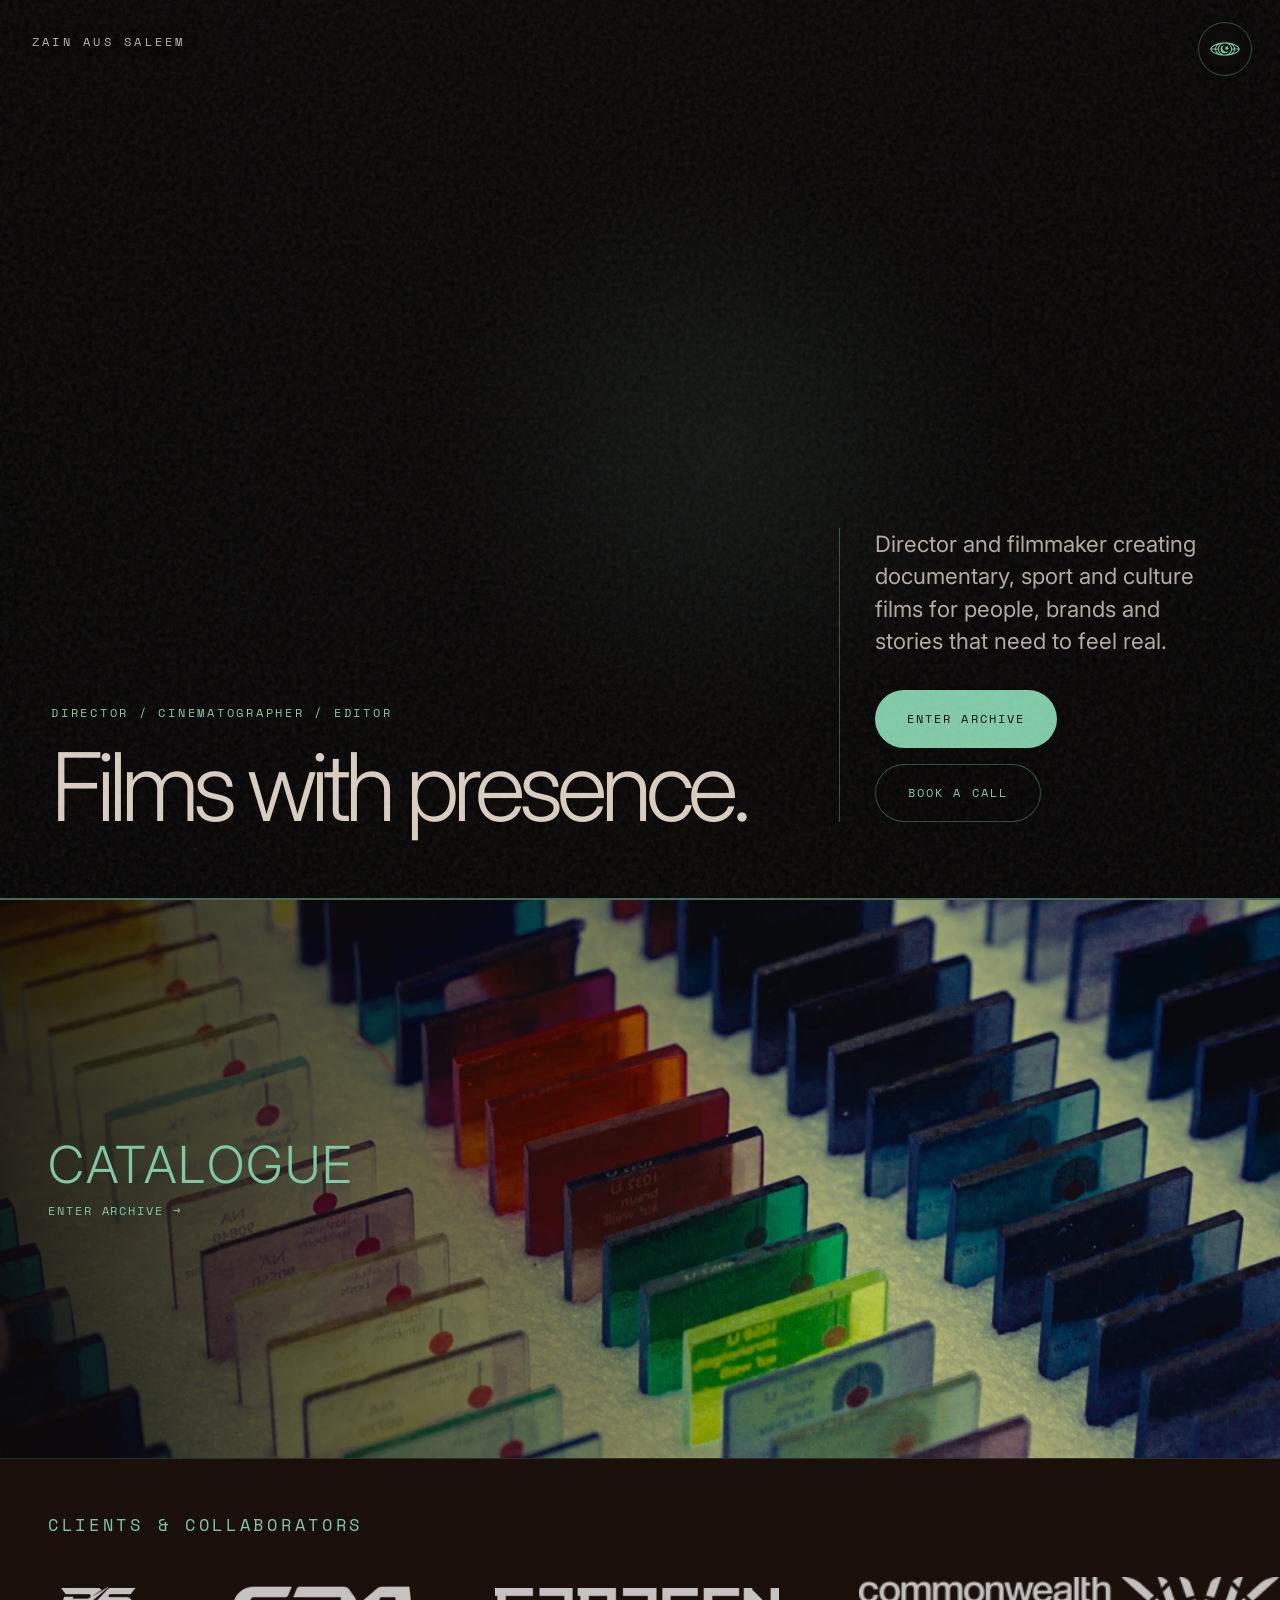
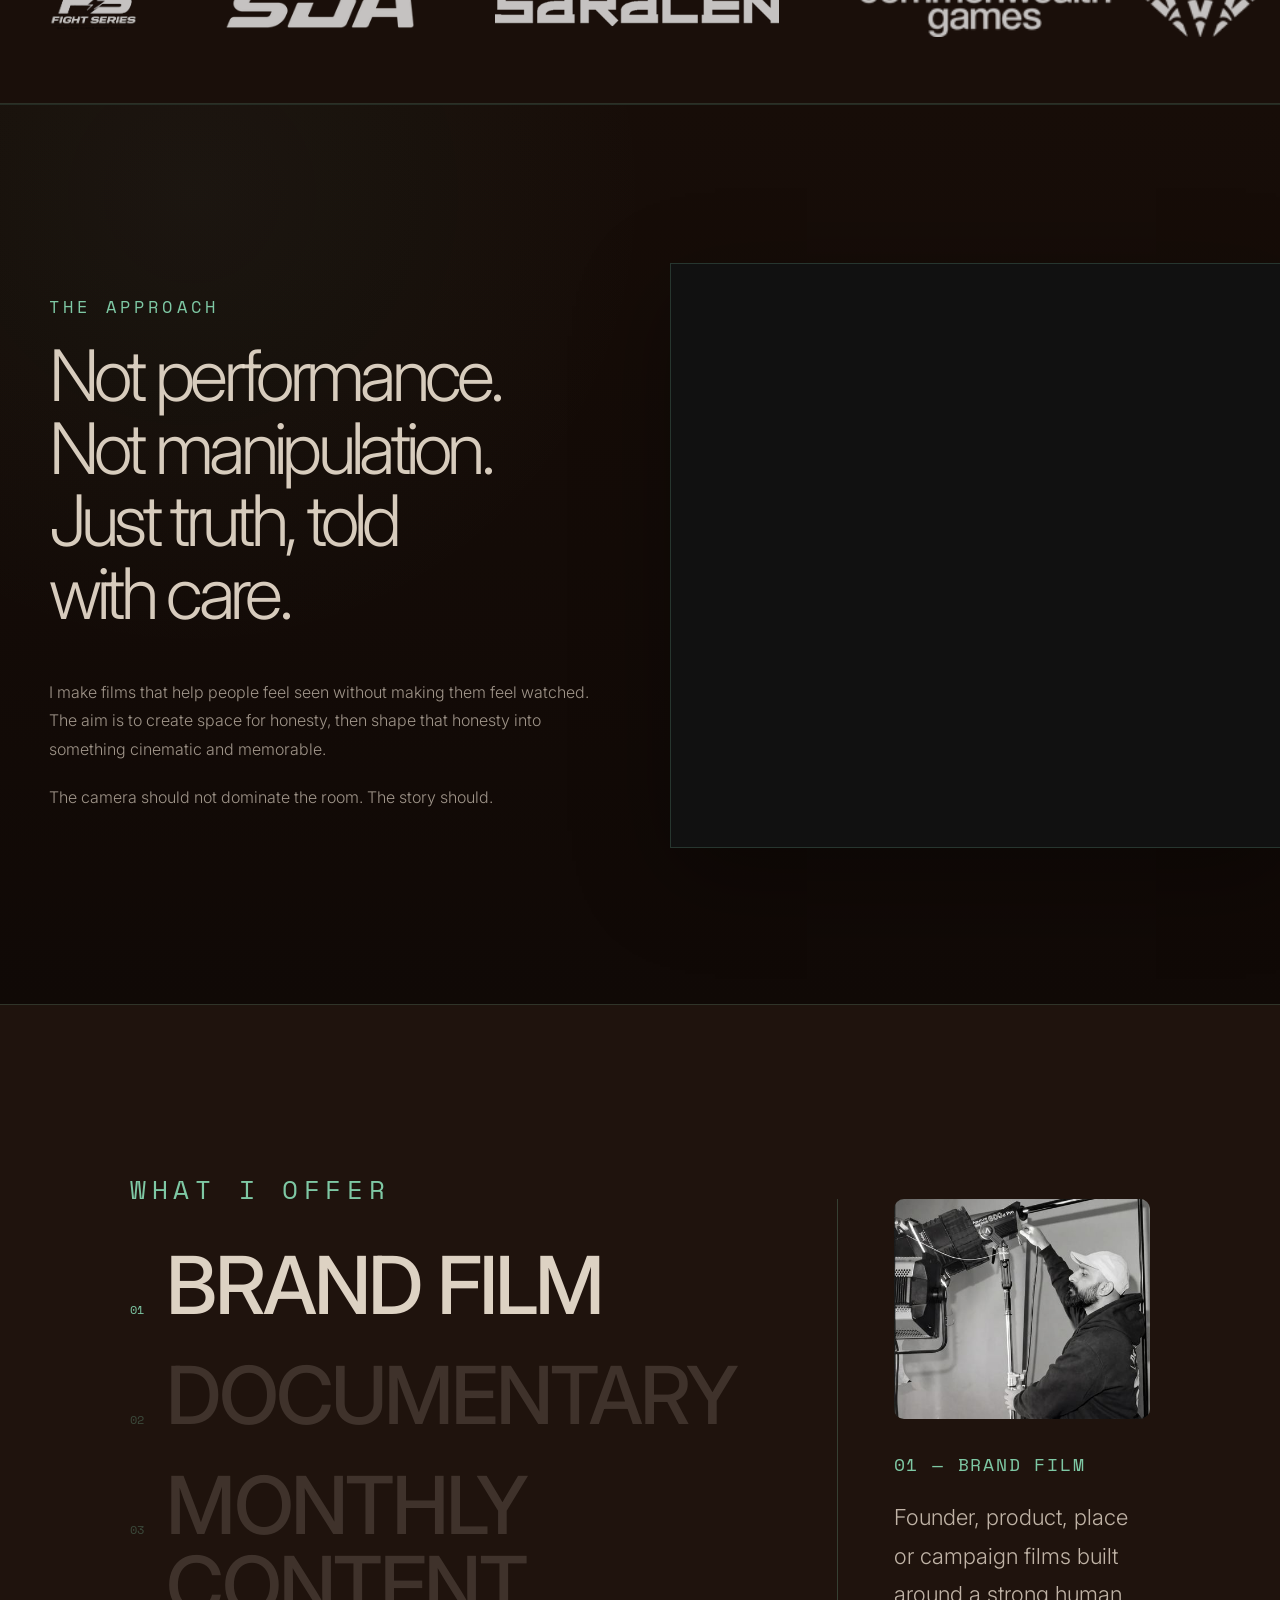
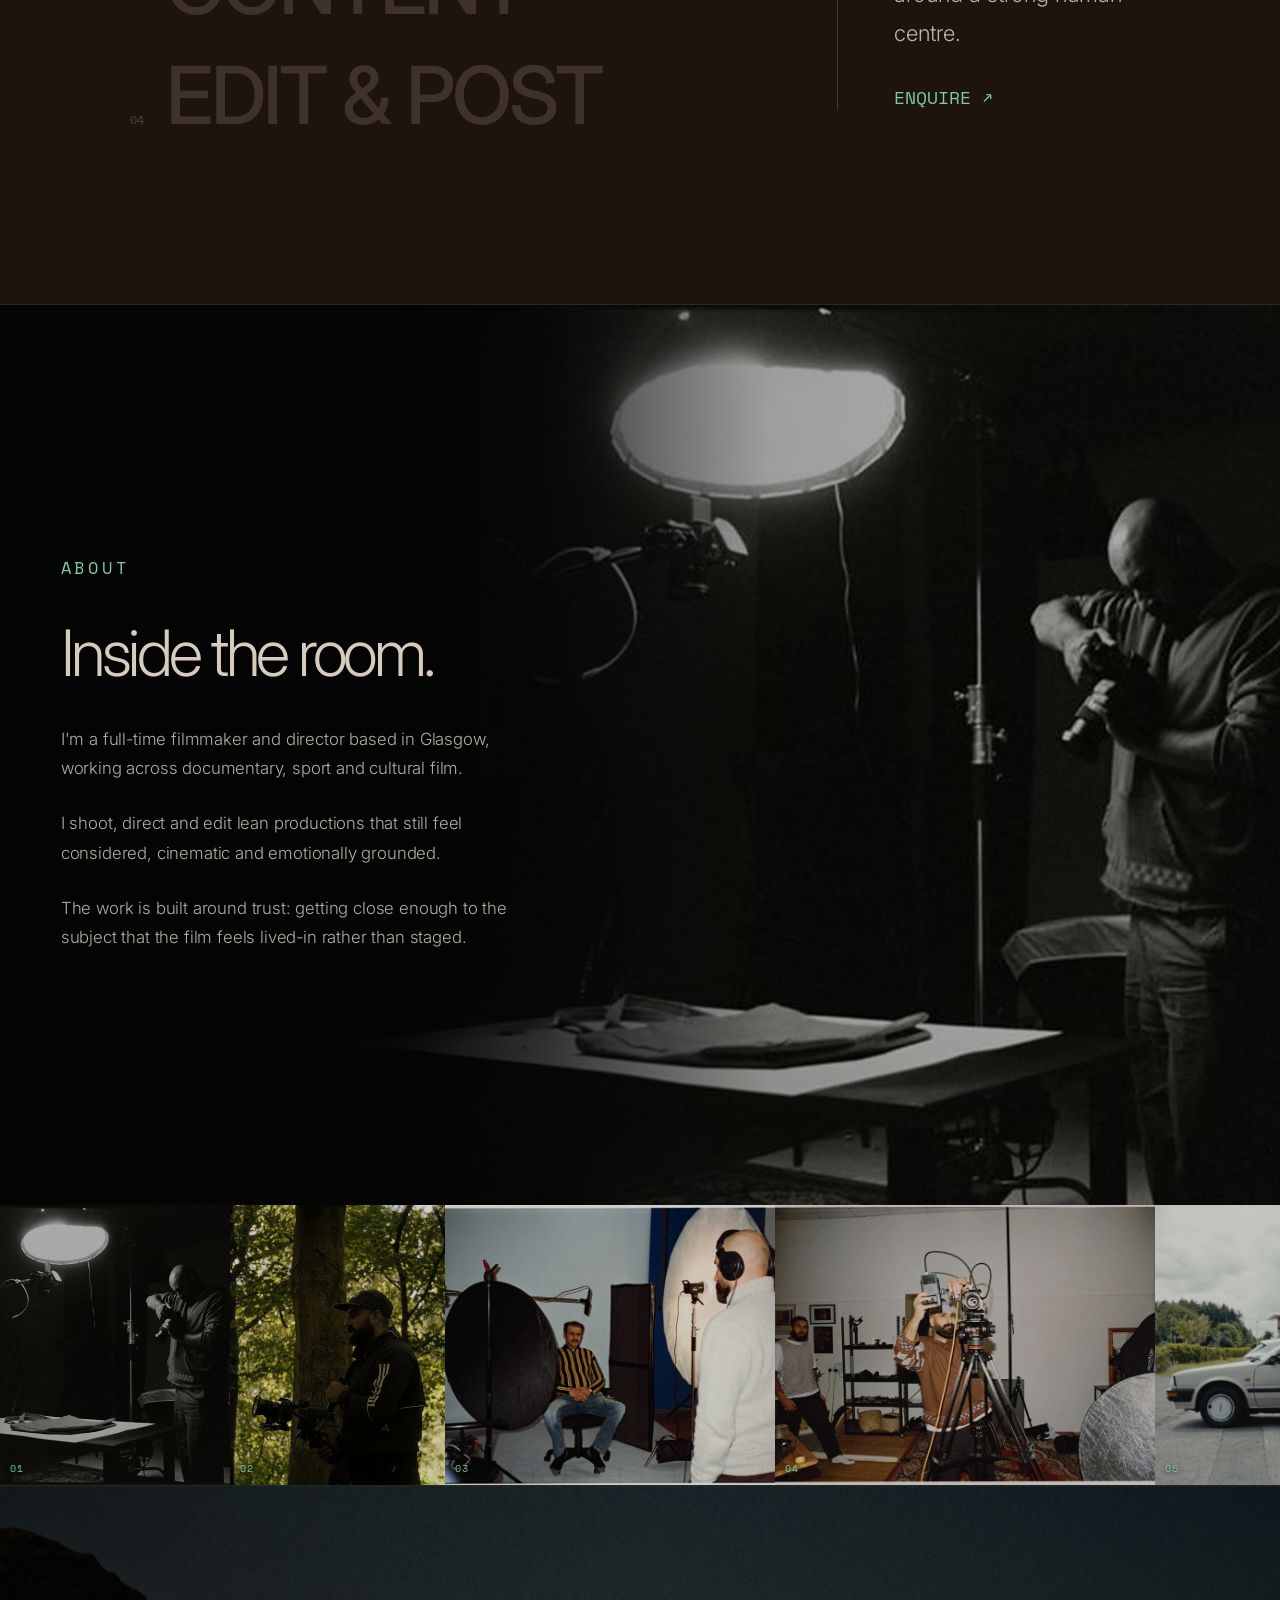
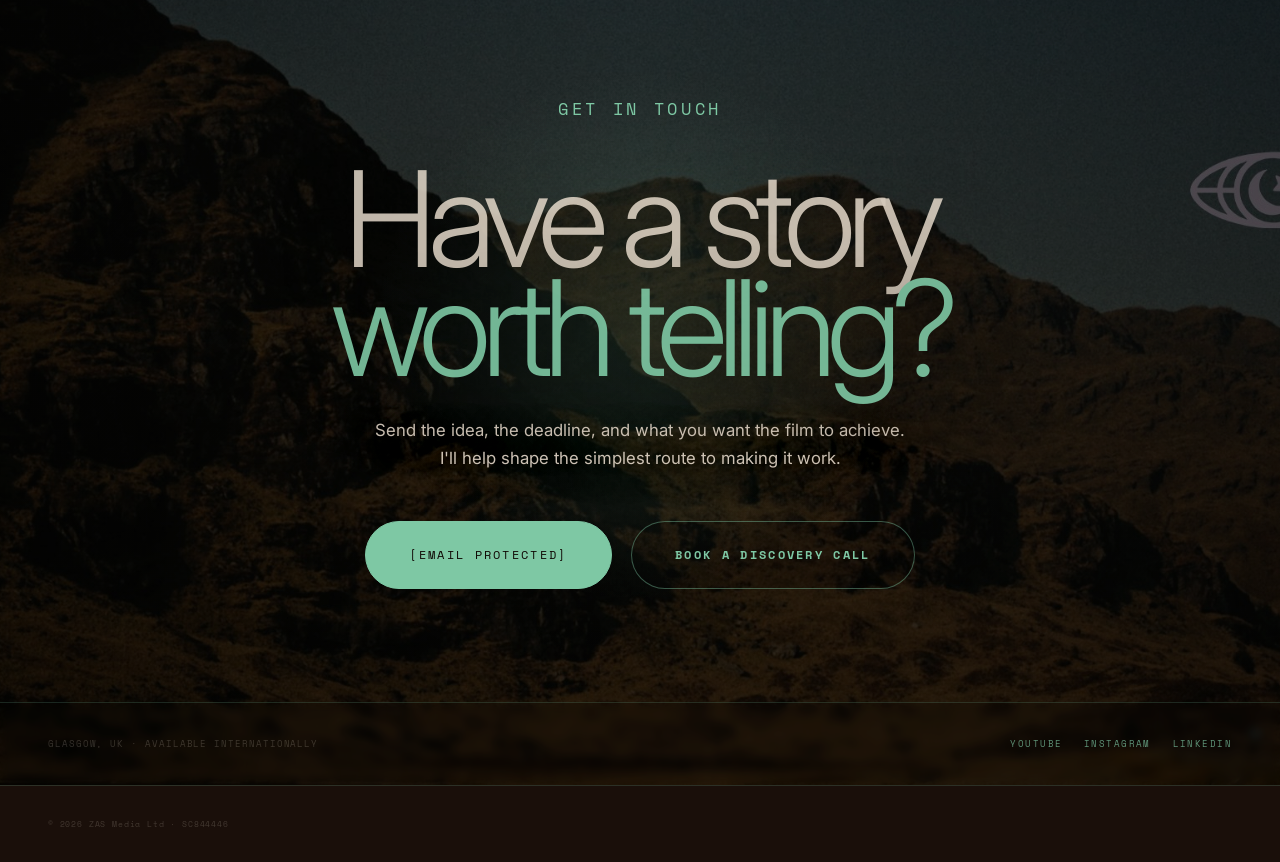
==== commit 888f5ff2: "Remove hero video poster/crossfade overlay Static frame before video playback wasn't wanted. Reverts" ====
--- a/index.html
+++ b/index.html
@@ -882,7 +882,7 @@
   </div>
 </div>
 <div class="hero">
-  <video autoplay="" class="hero-video" loop="" muted="" playsinline="" preload="metadata" poster="assets/images/hero-poster.jpg"></video>
+  <video autoplay="" class="hero-video" loop="" muted="" playsinline="" preload="metadata"></video>
   <div class="hero-fade"></div>
 
   <div class="hero-name">ZAIN AUS SALEEM</div>
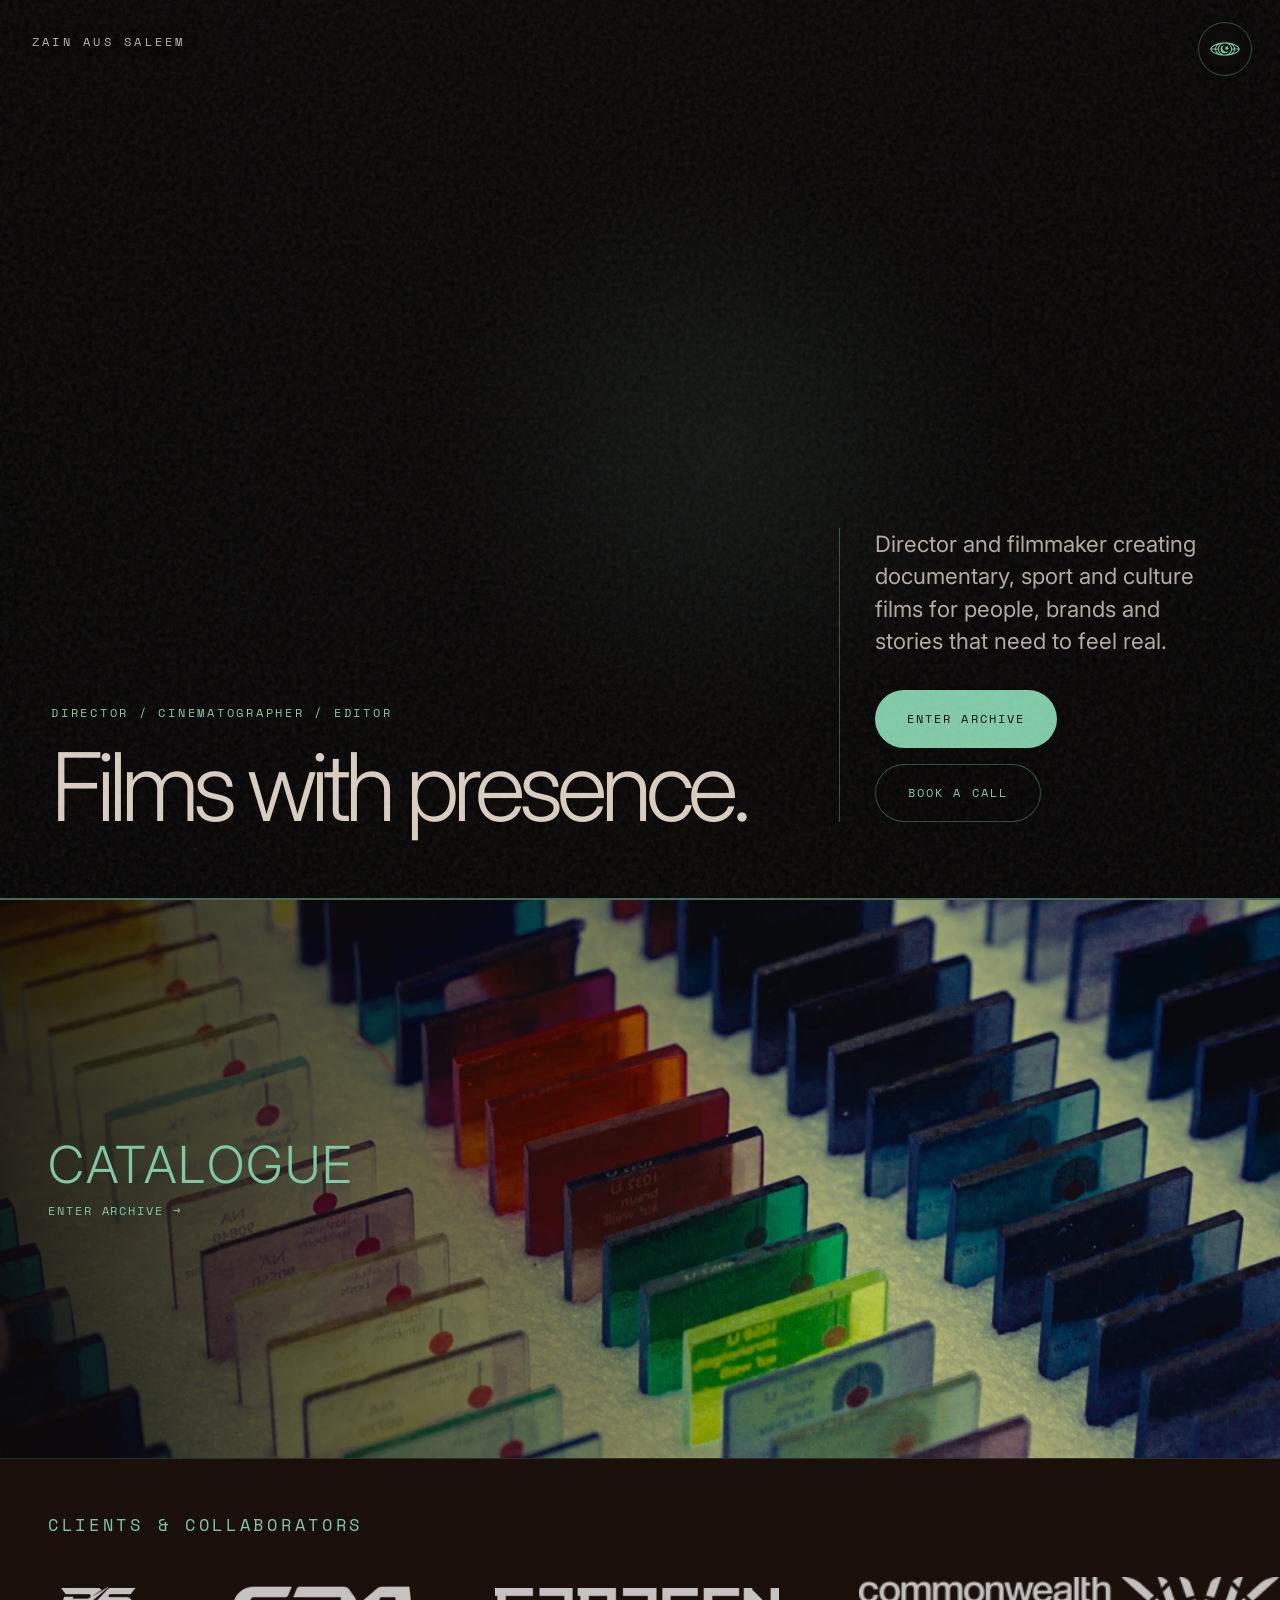
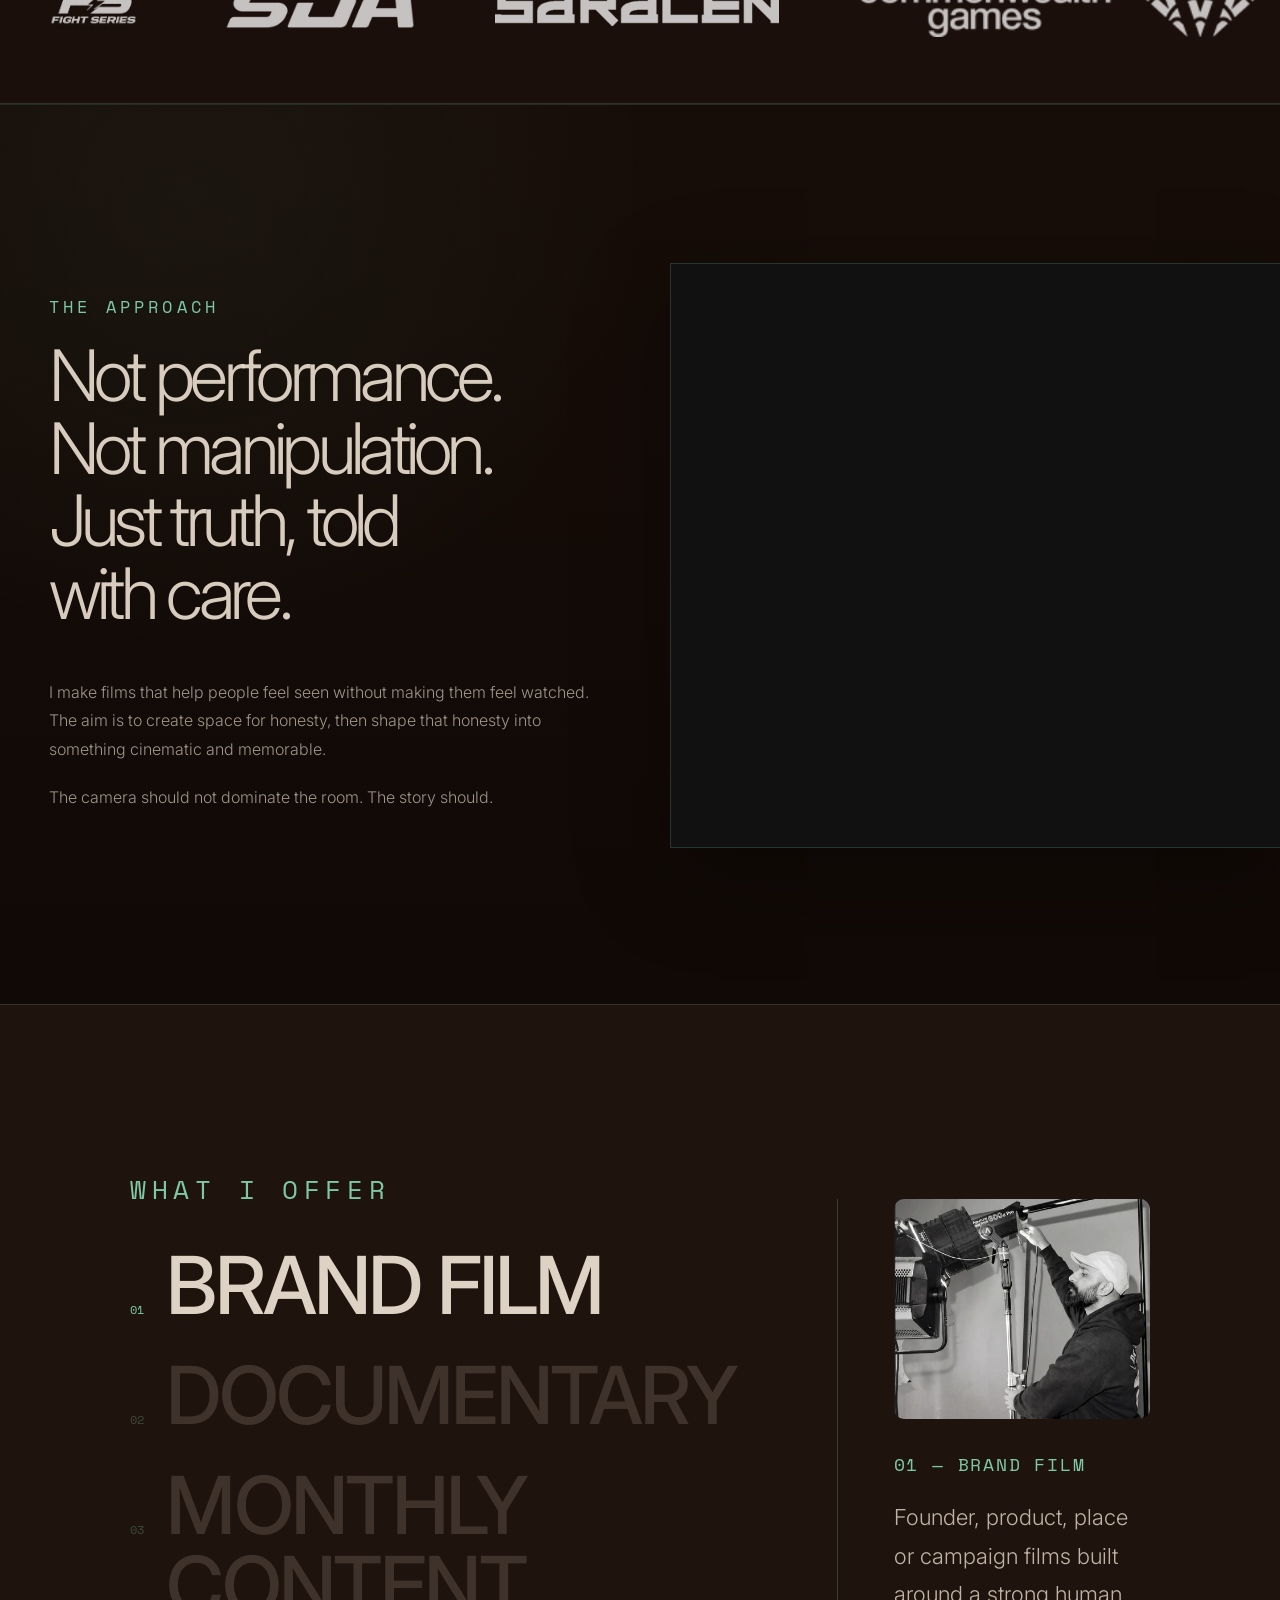
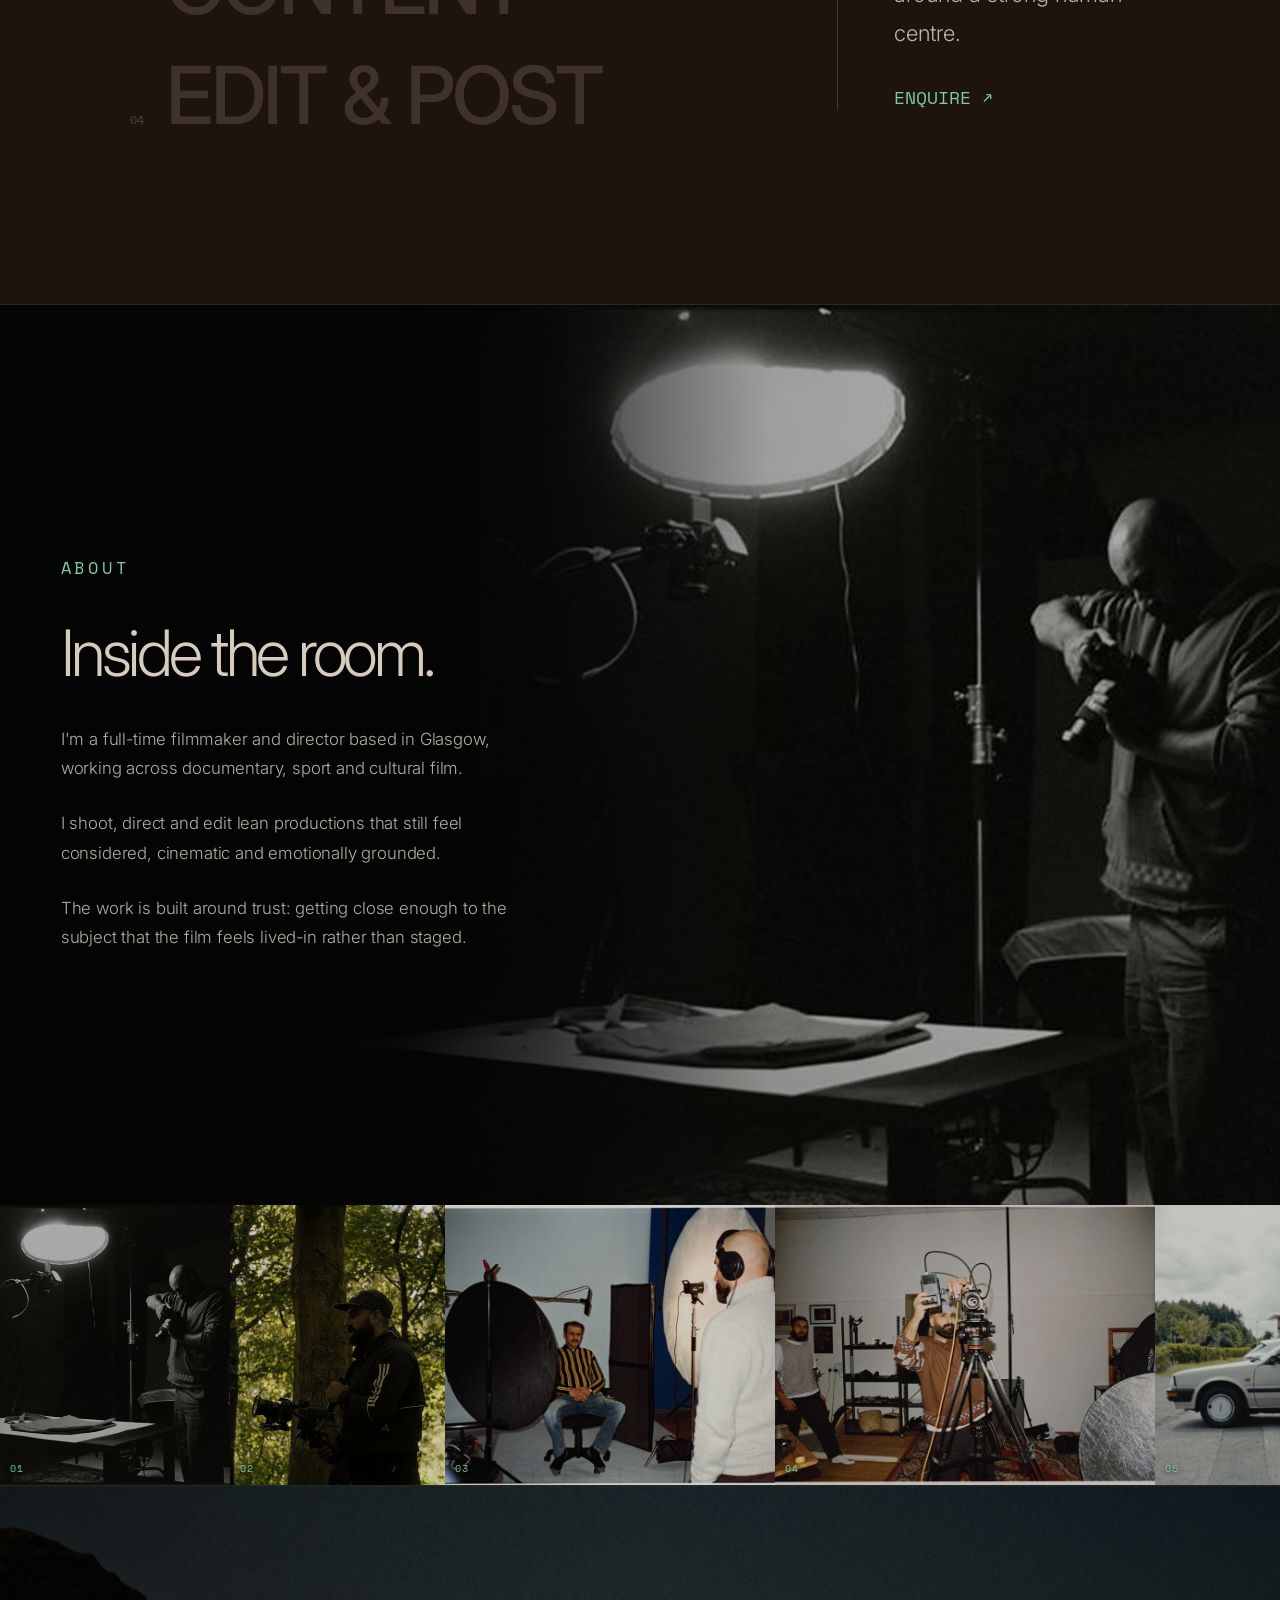
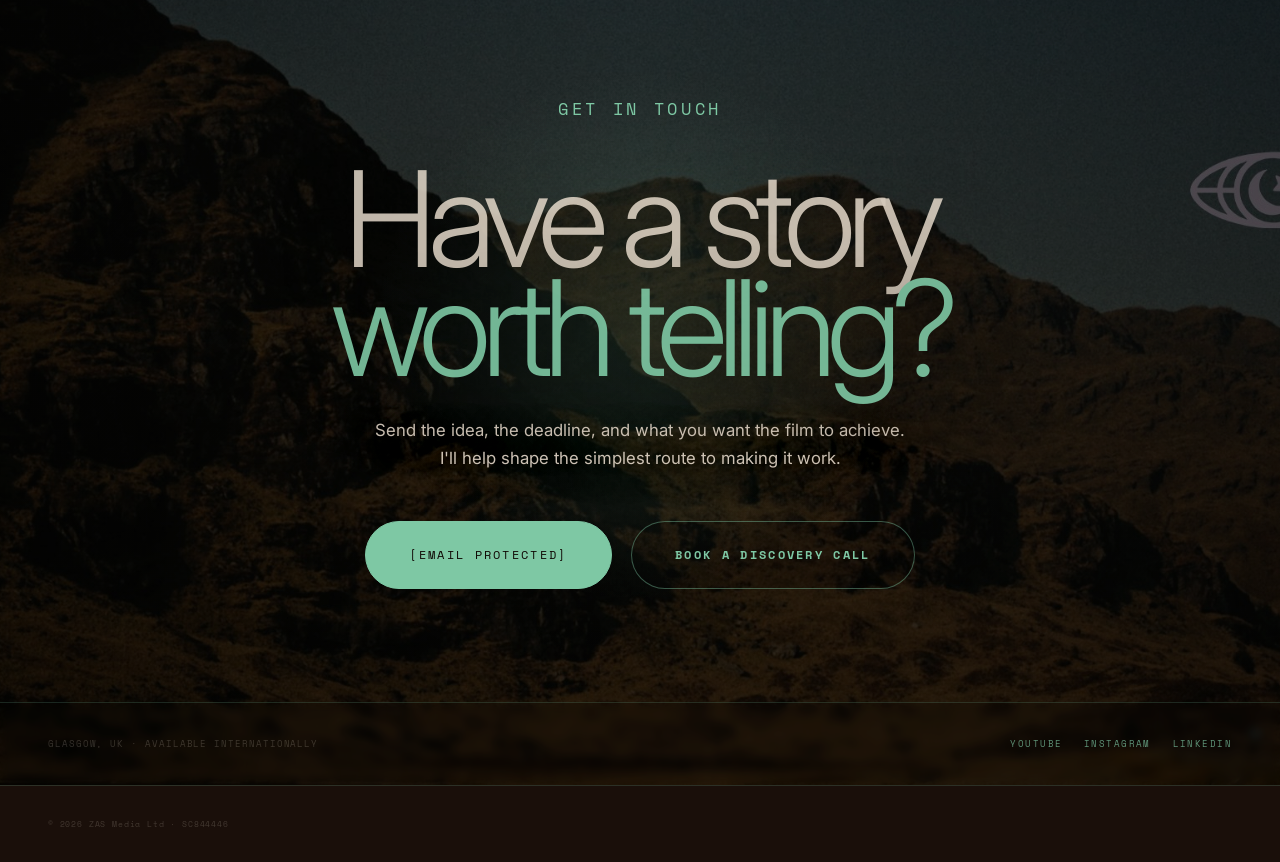
==== commit 4bc79222: "SEO: titles, meta, canonicals, Open Graph, JSON-LD, robots, sitemap, headers, redirects Co-Authored-" ====
--- a/index.html
+++ b/index.html
@@ -4,7 +4,7 @@
 <meta charset="utf-8"/>
 <meta content="width=device-width, initial-scale=1.0" name="viewport"/>
 <meta content="same-origin" name="view-transition"/>
-<title>Zain Aus Saleem</title>
+<title>Zain Aus Saleem | Documentary, Sport &amp; Culture Filmmaker in Glasgow</title>
 <link href="/assets/images/f623402d7b66.png" rel="icon"/>
 <link href="https://fonts.googleapis.com" rel="preconnect"/>
 <link crossorigin="" href="https://fonts.gstatic.com" rel="preconnect"/>
@@ -862,7 +862,25 @@
 @keyframes grain{0%,100%{transform:translate(0,0)}10%{transform:translate(-2%,1%)}20%{transform:translate(1%,-1%)}30%{transform:translate(3%,2%)}40%{transform:translate(-1%,3%)}50%{transform:translate(2%,-3%)}60%{transform:translate(-3%,1%)}70%{transform:translate(1%,2%)}80%{transform:translate(3%,-2%)}90%{transform:translate(-1%,-1%)}}
 
 </style>
-<meta content="Zain Aus Saleem — director and filmmaker creating documentary, sport and culture films for people, brands and stories that need to feel real." name="description"/></head>
+<meta name="description" content="Glasgow-based director and filmmaker Zain Aus Saleem makes documentary, sport and culture films for people, brands and stories that need to feel real. Book a call."/>
+<link rel="preconnect" href="https://media.zainaussaleem.com" crossorigin/>
+<link rel="apple-touch-icon" href="/assets/images/f623402d7b66.png"/>
+<link rel="canonical" href="https://www.zainaussaleem.com/"/>
+<meta name="robots" content="index,follow,max-image-preview:large,max-video-preview:-1"/>
+<meta name="theme-color" content="#0a0a0a"/>
+<meta property="og:type" content="website"/>
+<meta property="og:site_name" content="Zain Aus Saleem"/>
+<meta property="og:locale" content="en_GB"/>
+<meta property="og:title" content="Zain Aus Saleem | Documentary, Sport & Culture Filmmaker in Glasgow"/>
+<meta property="og:description" content="Glasgow-based director and filmmaker Zain Aus Saleem makes documentary, sport and culture films for people, brands and stories that need to feel real. Book a call."/>
+<meta property="og:url" content="https://www.zainaussaleem.com/"/>
+<meta property="og:image" content="https://www.zainaussaleem.com/assets/images/d5f335586ae8.jpg"/>
+<meta name="twitter:card" content="summary_large_image"/>
+<meta name="twitter:title" content="Zain Aus Saleem | Documentary, Sport & Culture Filmmaker in Glasgow"/>
+<meta name="twitter:description" content="Glasgow-based director and filmmaker Zain Aus Saleem makes documentary, sport and culture films for people, brands and stories that need to feel real. Book a call."/>
+<meta name="twitter:image" content="https://www.zainaussaleem.com/assets/images/d5f335586ae8.jpg"/>
+<script type="application/ld+json">{"@context": "https://schema.org", "@graph": [{"@type": "Person", "@id": "https://www.zainaussaleem.com/#person", "name": "Zain Aus Saleem", "jobTitle": "Filmmaker & Director", "url": "https://www.zainaussaleem.com/", "worksFor": {"@id": "https://www.zainaussaleem.com/#business"}, "sameAs": ["https://www.youtube.com/@Zainaussaleem", "https://www.instagram.com/zainaussaleem", "https://www.linkedin.com/in/zain-saleem-13a9b6329"]}, {"@type": "ProfessionalService", "@id": "https://www.zainaussaleem.com/#business", "name": "ZAS Media Ltd", "url": "https://www.zainaussaleem.com/", "founder": {"@id": "https://www.zainaussaleem.com/#person"}, "areaServed": "GB", "address": {"@type": "PostalAddress", "addressLocality": "Glasgow", "addressCountry": "GB"}, "description": "Documentary, sport and culture filmmaking and filmmaking mentoring.", "sameAs": ["https://www.youtube.com/@Zainaussaleem", "https://www.instagram.com/zainaussaleem", "https://www.linkedin.com/in/zain-saleem-13a9b6329"]}, {"@type": "WebSite", "@id": "https://www.zainaussaleem.com/#website", "url": "https://www.zainaussaleem.com/", "name": "Zain Aus Saleem", "publisher": {"@id": "https://www.zainaussaleem.com/#person"}}]}</script>
+</head>
 <body>
 <div class="grain"></div>
 <div class="logo-menu" aria-label="Site menu">
@@ -906,7 +924,7 @@
 </div>
 <div id="work">
 <a class="catalogue-banner" href="/work">
-<img alt="" class="catalogue-banner-img" decoding="async" loading="lazy" src="assets/images/catalogue.jpg"/>
+<img alt="" role="presentation" class="catalogue-banner-img" decoding="async" loading="lazy" src="assets/images/catalogue.jpg"/>
 <div class="catalogue-scrim"></div>
 <div class="catalogue-copy">
 <h2 class="catalogue-heading">Catalogue</h2>
@@ -921,7 +939,7 @@
 <div class="marquee-item"><img alt="Pakistan Super Fight Series" decoding="async" loading="lazy" src="assets/images/3368ce5db2ca.png" style="height:70px;opacity:0.75;"/></div>
 <div class="marquee-item"><img alt="Scottish Downhill Association" decoding="async" loading="lazy" src="assets/images/b5ca6aa520d2.png"/></div>
 <div class="marquee-item"><img alt="Saracen" decoding="async" loading="lazy" src="assets/images/84bc1791a446.png"/></div>
-<div class="marquee-item"><img alt="Commonwealth Games" decoding="async" loading="lazy" src="assets/images/1149fe5ac189.png" style="height:60px;"/></div>
+<div class="marquee-item"><img alt="Commonwealth Games" decoding="async" loading="lazy" src="assets/images/1149fe5ac189.png" style="height:60px;"/></div><div class="marquee-item"><img alt="London Marathon Events" decoding="async" loading="lazy" src="assets/images/lme_logo.png" style="height:60px;"/></div>
 <div class="marquee-item"><img alt="Mundial" decoding="async" loading="lazy" src="assets/images/c0d21cdf454a.png" style="height:64px;"/></div>
 <div class="marquee-item"><img alt="Atlas Collectif" decoding="async" loading="lazy" src="assets/images/31de10a3ad4f.png" style="height:64px;"/></div>
 <div class="marquee-item"><img alt="Orzel" decoding="async" loading="lazy" src="assets/images/orzel_logo.png" style="height:80px;"/></div>
@@ -932,7 +950,7 @@
 <div class="marquee-item"><img alt="Pakistan Super Fight Series" decoding="async" loading="lazy" src="assets/images/3368ce5db2ca.png" style="height:70px;opacity:0.75;"/></div>
 <div class="marquee-item"><img alt="Scottish Downhill Association" decoding="async" loading="lazy" src="assets/images/b5ca6aa520d2.png"/></div>
 <div class="marquee-item"><img alt="Saracen" decoding="async" loading="lazy" src="assets/images/84bc1791a446.png"/></div>
-<div class="marquee-item"><img alt="Commonwealth Games" decoding="async" loading="lazy" src="assets/images/1149fe5ac189.png" style="height:60px;"/></div>
+<div class="marquee-item"><img alt="Commonwealth Games" decoding="async" loading="lazy" src="assets/images/1149fe5ac189.png" style="height:60px;"/></div><div class="marquee-item"><img alt="London Marathon Events" decoding="async" loading="lazy" src="assets/images/lme_logo.png" style="height:60px;"/></div>
 <div class="marquee-item"><img alt="Mundial" decoding="async" loading="lazy" src="assets/images/c0d21cdf454a.png" style="height:64px;"/></div>
 <div class="marquee-item"><img alt="Atlas Collectif" decoding="async" loading="lazy" src="assets/images/31de10a3ad4f.png" style="height:64px;"/></div>
 <div class="marquee-item"><img alt="Orzel" decoding="async" loading="lazy" src="assets/images/orzel_logo.png" style="height:80px;"/></div>
@@ -945,7 +963,7 @@
 <div class="logo-item"><img alt="Pakistan Super Fight Series" decoding="async" loading="lazy" src="assets/images/3368ce5db2ca.png"/></div>
 <div class="logo-item"><img alt="Scottish Downhill Association" decoding="async" loading="lazy" src="assets/images/b5ca6aa520d2.png"/></div>
 <div class="logo-item"><img alt="Saracen" decoding="async" loading="lazy" src="assets/images/84bc1791a446.png"/></div>
-<div class="logo-item"><img alt="Commonwealth Games" decoding="async" loading="lazy" src="assets/images/1149fe5ac189.png"/></div>
+<div class="logo-item"><img alt="Commonwealth Games" decoding="async" loading="lazy" src="assets/images/1149fe5ac189.png"/></div><div class="logo-item"><img alt="London Marathon Events" decoding="async" loading="lazy" src="assets/images/lme_logo.png"/></div>
 <div class="logo-item"><img alt="Mundial" decoding="async" loading="lazy" src="assets/images/c0d21cdf454a.png"/></div>
 <div class="logo-item"><img alt="Atlas Collectif" decoding="async" loading="lazy" src="assets/images/31de10a3ad4f.png"/></div>
 <div class="logo-item"><img alt="Orzel" decoding="async" loading="lazy" src="assets/images/orzel_logo.png"/></div>
@@ -1046,11 +1064,11 @@
 <span class="bts-num">02</span>
 </div>
 <div class="bts-item">
-<img alt="Behind the scenes 2" decoding="async" loading="lazy" src="assets/images/cf6eb2a7c643.jpg"/>
+<img alt="Behind the scenes on a Zain Aus Saleem film shoot" decoding="async" loading="lazy" src="assets/images/cf6eb2a7c643.jpg"/>
 <span class="bts-num">03</span>
 </div>
 <div class="bts-item">
-<img alt="Behind the scenes 4" decoding="async" loading="lazy" src="assets/images/ce66e7fbe323.jpg"/>
+<img alt="Behind the scenes camera setup on location" decoding="async" loading="lazy" src="assets/images/ce66e7fbe323.jpg"/>
 <span class="bts-num">04</span>
 </div>
 <div class="bts-item">
@@ -1078,11 +1096,11 @@
 <span class="bts-num">02</span>
 </div>
 <div class="bts-item">
-<img alt="Behind the scenes 2" decoding="async" loading="lazy" src="assets/images/cf6eb2a7c643.jpg"/>
+<img alt="Behind the scenes on a Zain Aus Saleem film shoot" decoding="async" loading="lazy" src="assets/images/cf6eb2a7c643.jpg"/>
 <span class="bts-num">03</span>
 </div>
 <div class="bts-item">
-<img alt="Behind the scenes 4" decoding="async" loading="lazy" src="assets/images/ce66e7fbe323.jpg"/>
+<img alt="Behind the scenes camera setup on location" decoding="async" loading="lazy" src="assets/images/ce66e7fbe323.jpg"/>
 <span class="bts-num">04</span>
 </div>
 <div class="bts-item">
@@ -1108,7 +1126,7 @@
 </section>
 <!-- CONTACT -->
 <section id="contact">
-  <img alt="" class="contact-bg" decoding="async" loading="lazy" src="assets/images/0e114591b9a0.jpg"/>
+  <img alt="" role="presentation" class="contact-bg" decoding="async" loading="lazy" src="assets/images/0e114591b9a0.jpg"/>
   <div class="contact-overlay"></div>
 
   <div class="contact-inner">
@@ -1139,8 +1157,8 @@
     if (!heroVideo) return;
     const isMobile = window.matchMedia('(max-width: 900px)').matches;
     const src = isMobile
-      ? 'https://media.zainaussaleem.com/hero-mobile.mp4?v=2'
-      : 'https://media.zainaussaleem.com/hero-desktop.mp4';
+      ? 'https://media.zainaussaleem.com/hero-mobile.mp4?v=3'
+      : 'https://media.zainaussaleem.com/hero-desktop.mp4?v=3';
     const source = document.createElement('source');
     source.src = src;
     source.type = 'video/mp4';
